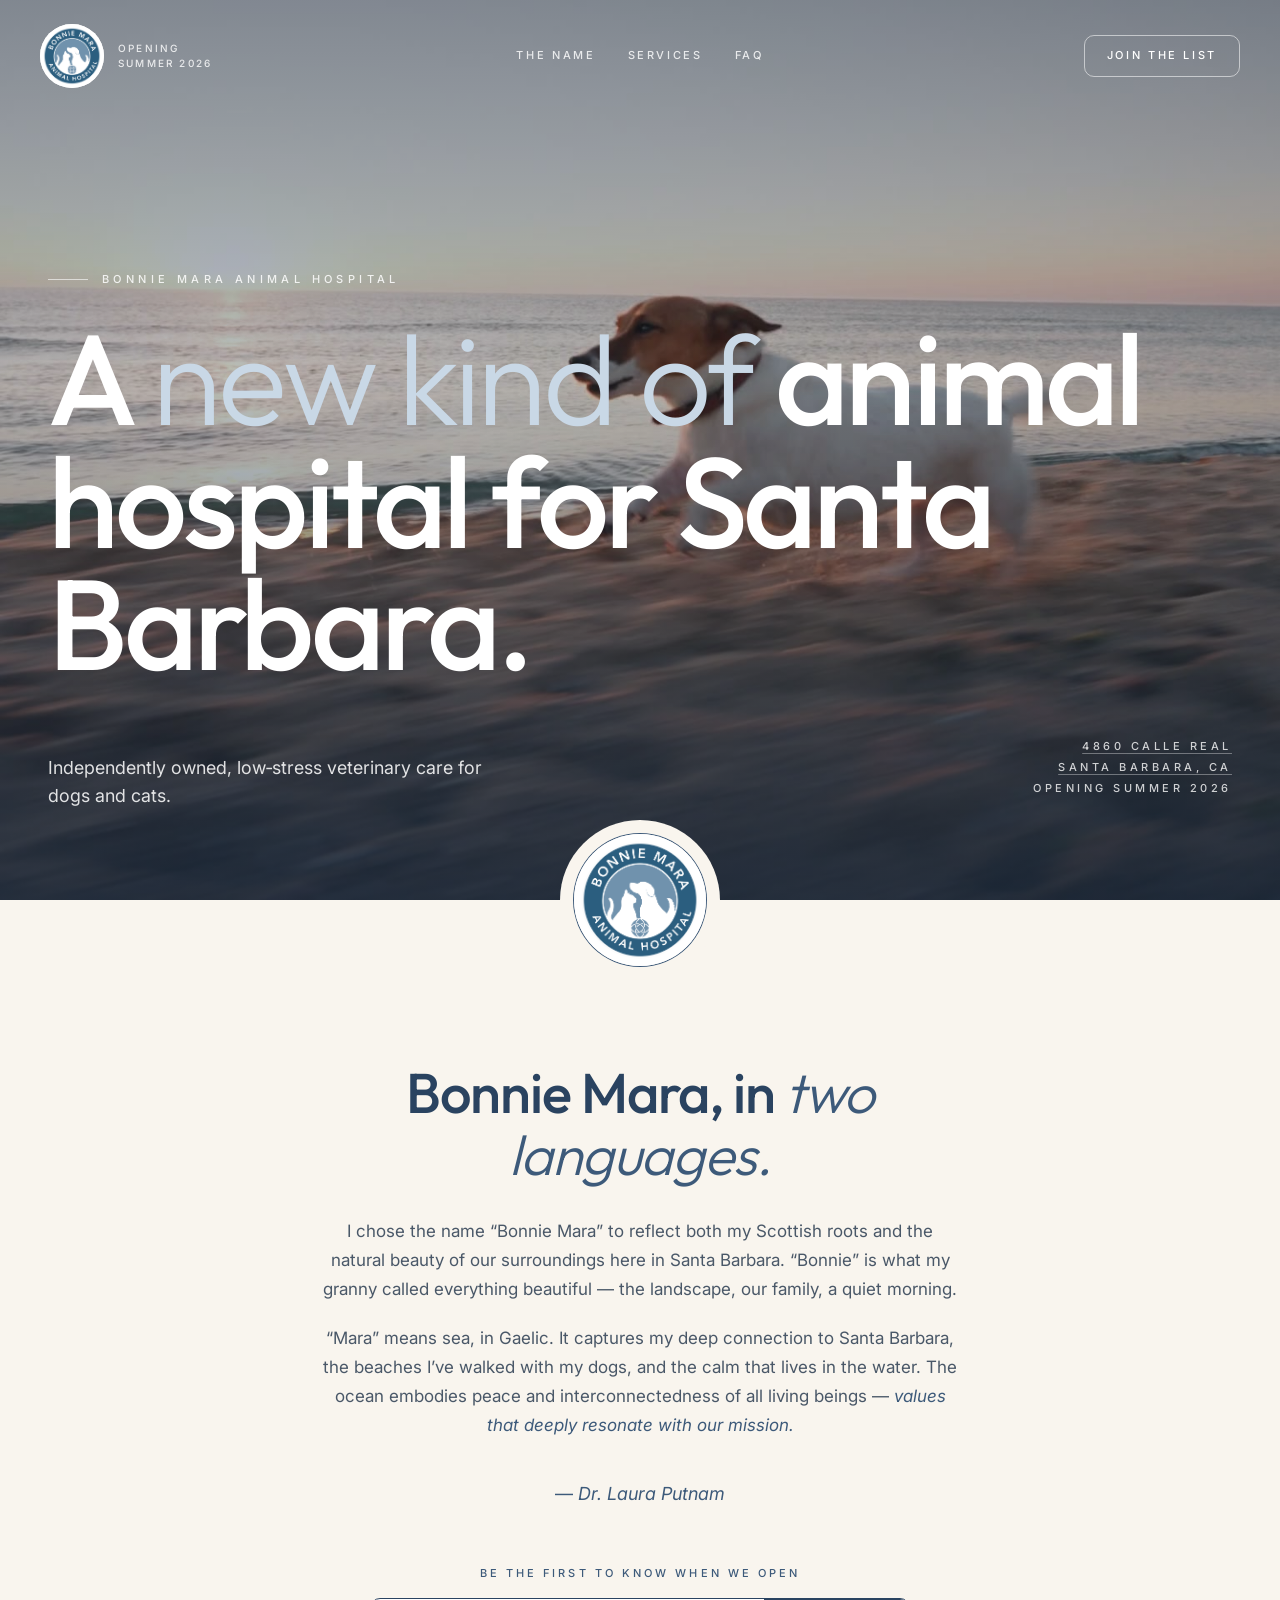
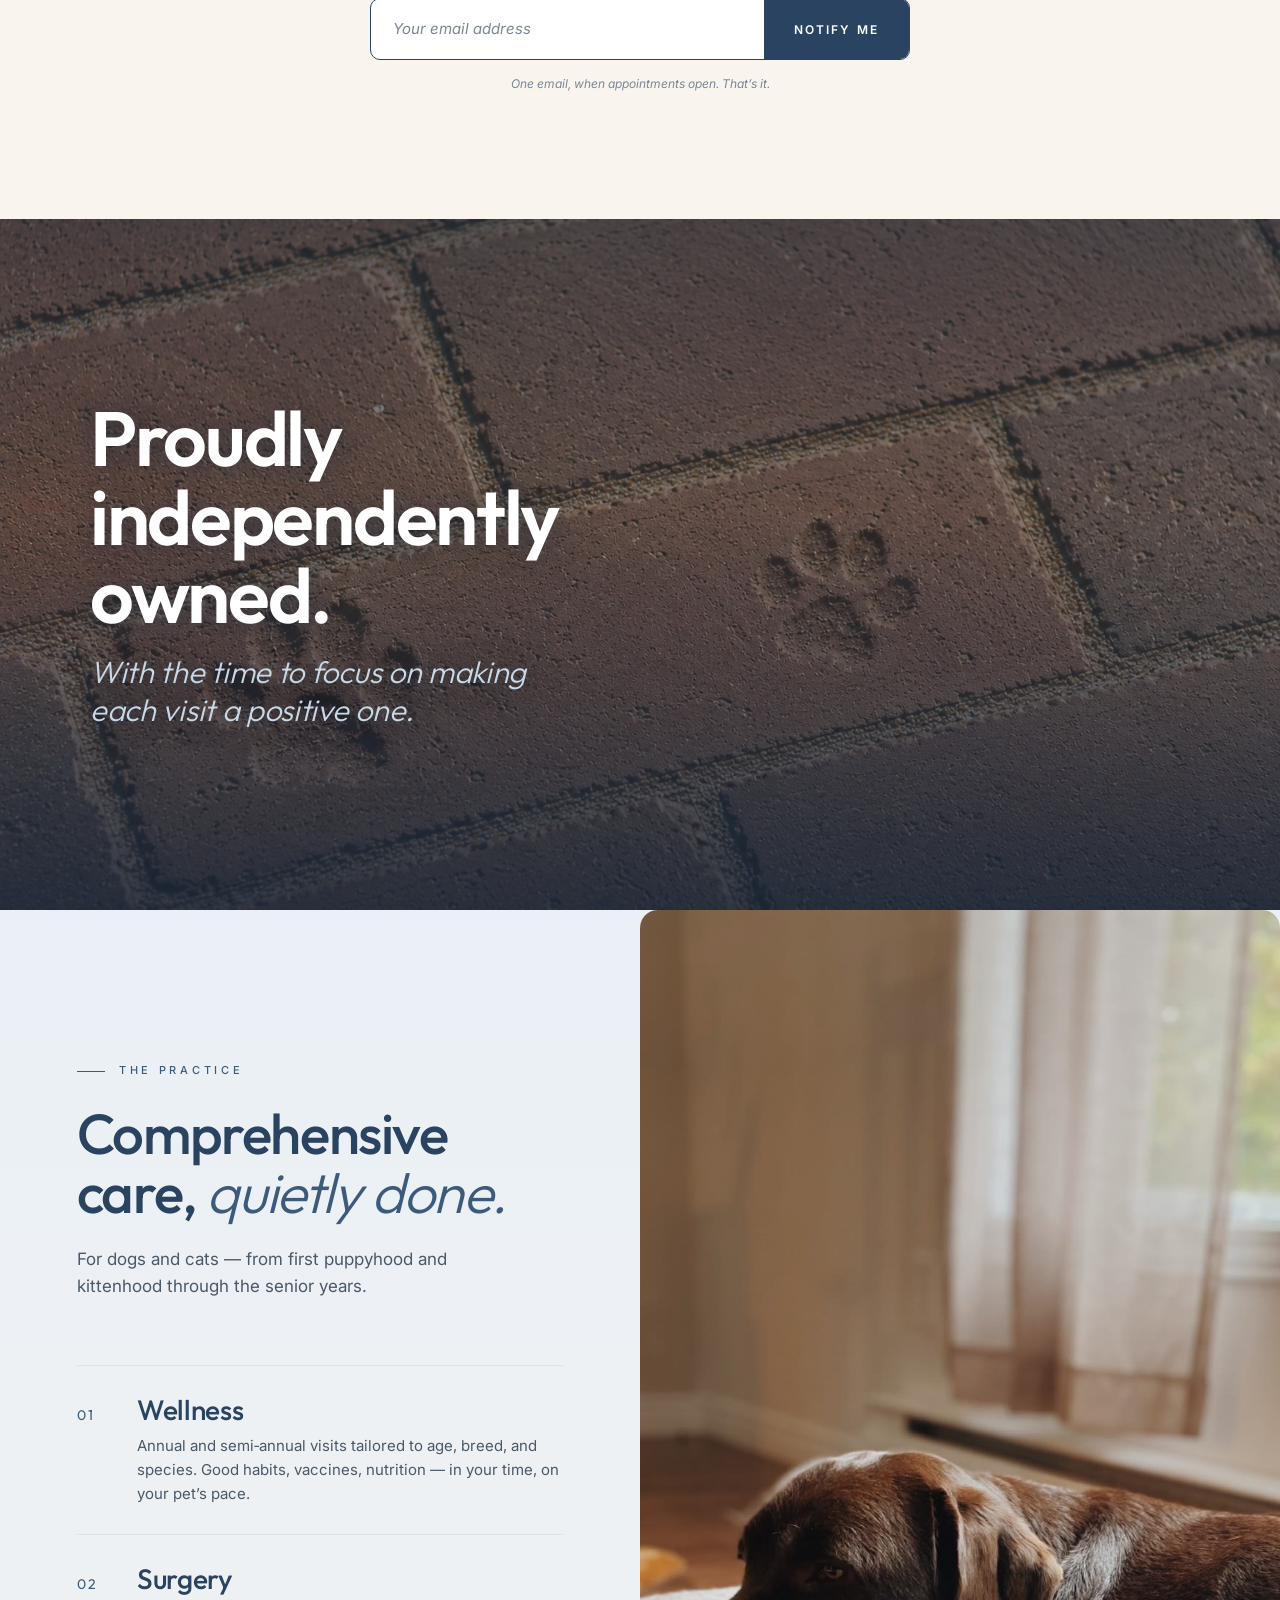
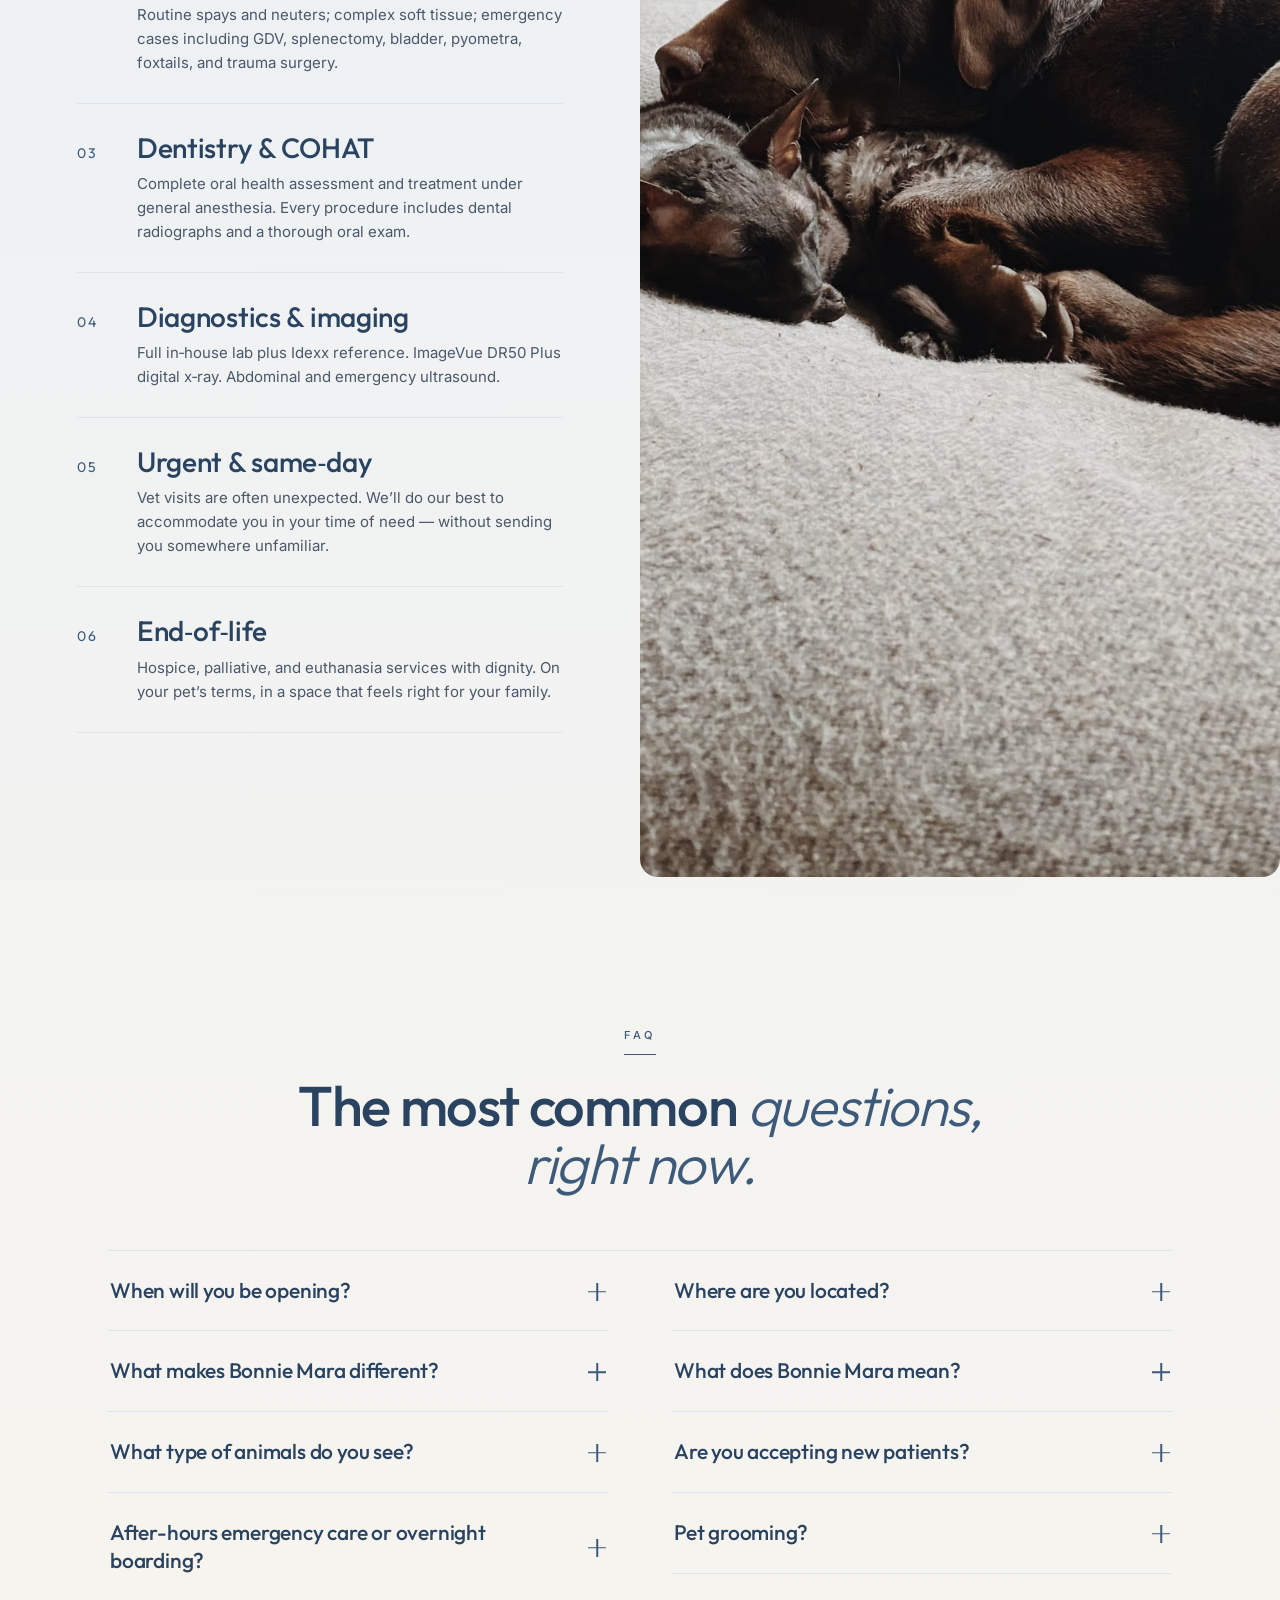
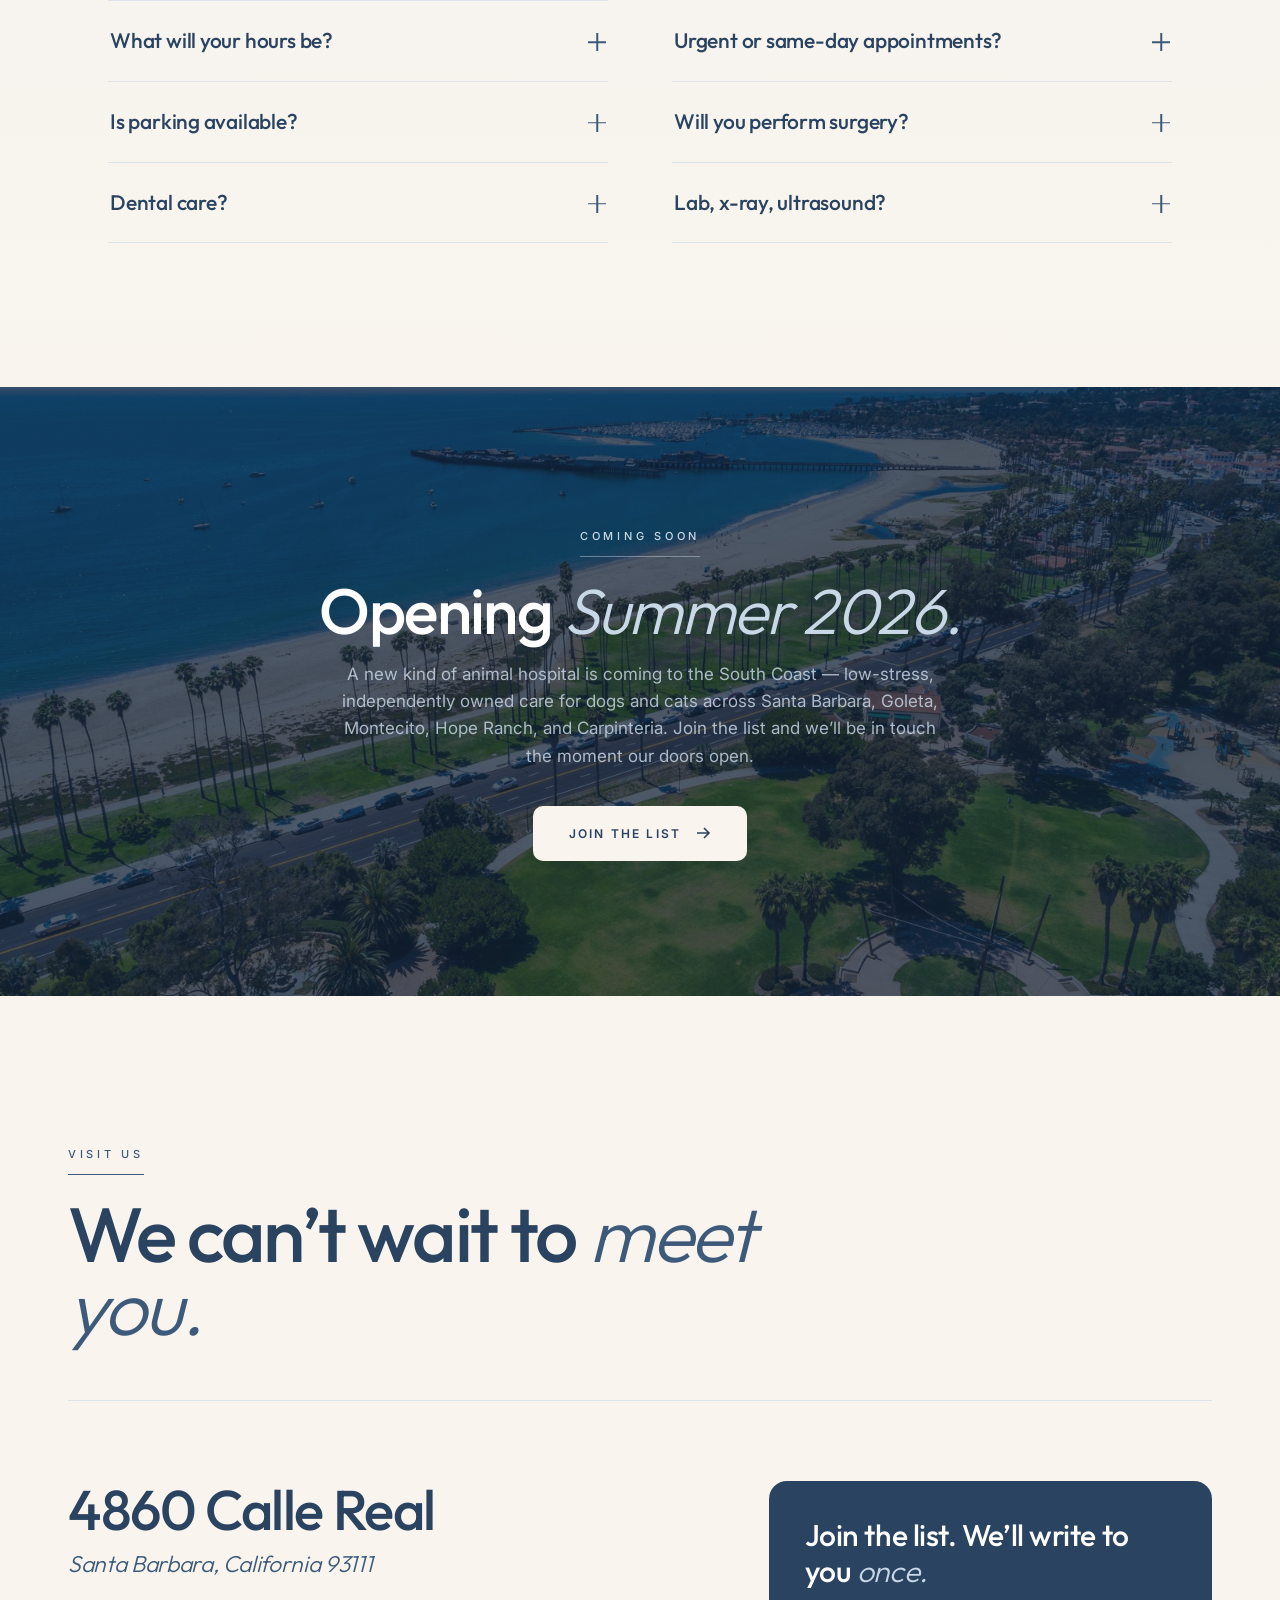
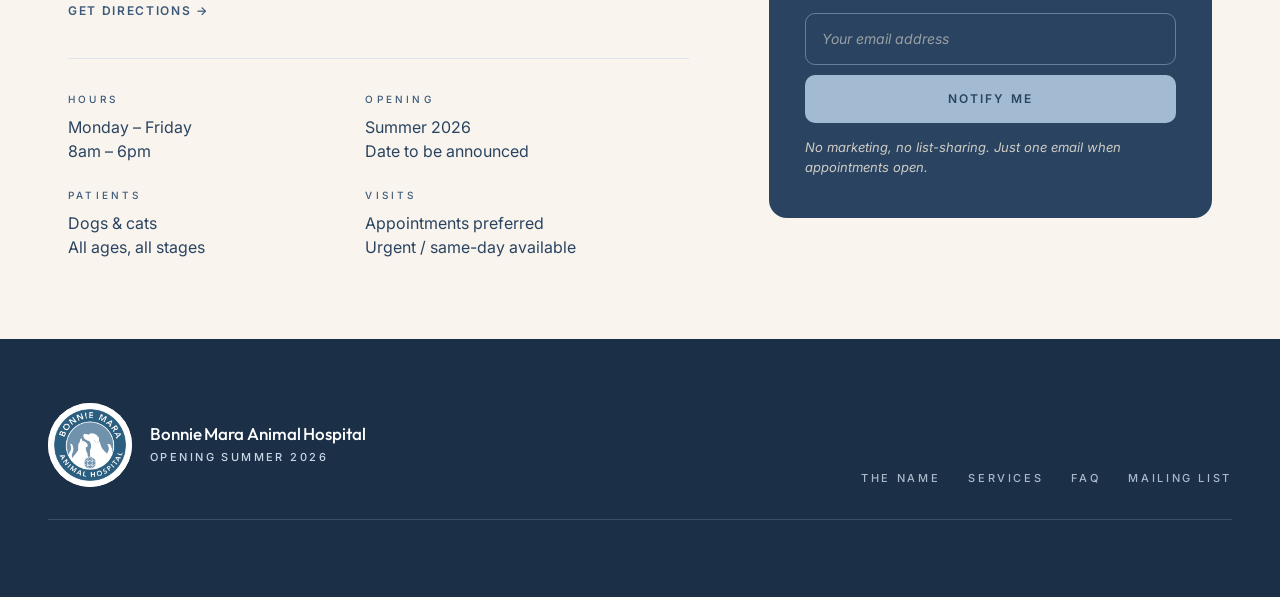
==== index.html @ d36e68a7 "Stop hiring: remove Careers nav, repurpose homepage section to Opening Summer 2026 - Remove Careers " ====
<!DOCTYPE html>
<html lang="en">
<head>
  <meta charset="UTF-8" />
  <meta name="viewport" content="width=device-width, initial-scale=1.0" />
  <title>Bonnie Mara Animal Hospital — Opening Summer 2026 in Santa Barbara</title>
  <meta name="description" content="Independently owned veterinary care opening Summer 2026 at 4860 Calle Real in Santa Barbara. Low-stress, individualized care for dogs and cats by Dr. Laura Putnam." />
  <meta name="theme-color" content="#2A4360" />
  <link rel="canonical" href="https://bonniemaraah.com/" />

  <!-- Favicons -->
  <link rel="icon" href="/favicon.ico" sizes="any" />
  <link rel="icon" type="image/png" sizes="32x32" href="/assets/images/favicon-32.png" />
  <link rel="icon" type="image/png" sizes="16x16" href="/assets/images/favicon-16.png" />
  <link rel="apple-touch-icon" href="/assets/images/apple-touch-icon.png" />

  <!-- Open Graph -->
  <meta property="og:type" content="website" />
  <meta property="og:site_name" content="Bonnie Mara Animal Hospital" />
  <meta property="og:title" content="Bonnie Mara Animal Hospital — Opening Summer 2026 in Santa Barbara" />
  <meta property="og:description" content="Independently owned, low-stress veterinary care for dogs and cats opening Summer 2026 at 4860 Calle Real in Santa Barbara." />
  <meta property="og:url" content="https://bonniemaraah.com/" />
  <meta property="og:locale" content="en_US" />
  <meta property="og:image" content="https://bonniemaraah.com/assets/images/og-bmah.jpg" />
  <meta property="og:image:width" content="1200" />
  <meta property="og:image:height" content="630" />
  <meta property="og:image:alt" content="Bonnie Mara Animal Hospital — opening Summer 2026 in Santa Barbara" />

  <!-- Twitter Card -->
  <meta name="twitter:card" content="summary_large_image" />
  <meta name="twitter:title" content="Bonnie Mara Animal Hospital — Opening Summer 2026 in Santa Barbara" />
  <meta name="twitter:description" content="Independently owned, low-stress veterinary care for dogs and cats opening Summer 2026 at 4860 Calle Real in Santa Barbara." />
  <meta name="twitter:image" content="https://bonniemaraah.com/assets/images/og-bmah.jpg" />

  <link rel="preconnect" href="https://fonts.googleapis.com" />
  <link rel="preconnect" href="https://fonts.gstatic.com" crossorigin />
  <link href="https://fonts.googleapis.com/css2?family=Outfit:wght@300;400;500;600;700&family=Inter:ital,wght@0,400;0,500;0,600;1,400;1,500&display=swap" rel="stylesheet" />
  <link rel="preload" as="image" href="assets/images/hero-bmah-poster.jpg" />

  <link rel="stylesheet" href="assets/css/site.css" />

  <!-- Structured data: VeterinaryCare -->
  <script type="application/ld+json">
  {
    "@context": "https://schema.org",
    "@type": "VeterinaryCare",
    "name": "Bonnie Mara Animal Hospital",
    "url": "https://bonniemaraah.com/",
    "image": "https://bonniemaraah.com/assets/images/hero-bmah-poster.jpg",
    "description": "Independently owned, low-stress veterinary care for dogs and cats opening Summer 2026 in Santa Barbara.",
    "founder": { "@type": "Person", "name": "Dr. Laura Putnam" },
    "address": {
      "@type": "PostalAddress",
      "streetAddress": "4860 Calle Real",
      "addressLocality": "Santa Barbara",
      "addressRegion": "CA",
      "postalCode": "93111",
      "addressCountry": "US"
    },
    "areaServed": "Santa Barbara, CA",
    "openingHoursSpecification": [{
      "@type": "OpeningHoursSpecification",
      "dayOfWeek": ["Monday", "Tuesday", "Wednesday", "Thursday", "Friday"],
      "opens": "08:00",
      "closes": "18:00"
    }]
  }
  </script>
</head>
<body>

  <!-- ====================== TOPBAR ====================== -->
  <header class="topbar" id="topbar">
    <div class="brand-lockup">
      <a class="seal" href="#top" aria-label="Bonnie Mara Animal Hospital">
        <img src="assets/logo/logo-page-1.png" alt="Bonnie Mara Animal Hospital seal" />
      </a>
      <span class="opening">Opening<br/>Summer 2026</span>
    </div>
    <nav class="topnav" aria-label="Primary">
      <a href="#story">The name</a>
      <a href="#services">Services</a>
      <a href="#faqs">FAQ</a>
    </nav>
    <a class="join" href="#mailing-list">Join the list</a>
  </header>

  <main>
  <!-- ====================== HERO ====================== -->
  <section class="hero" id="top">
    <div class="hero-media" aria-hidden="true">
      <img src="assets/images/hero-bmah-poster.jpg" alt="" />
      <video autoplay muted loop playsinline preload="auto" poster="assets/images/hero-bmah-poster.jpg">
        <source src="assets/video/hero-bmah.mp4" type="video/mp4" />
      </video>
    </div>
    <div class="hero-scrim" aria-hidden="true"></div>

    <div class="hero-inner">
      <p class="lead-in">Bonnie Mara Animal Hospital</p>
      <h1>A <span class="light">new kind of</span> animal hospital for Santa Barbara.</h1>
      <div class="hero-row">
        <p class="left">Independently owned, low&#8209;stress veterinary care for dogs and cats.</p>
        <p class="right">
          <a class="addr-link" href="https://www.google.com/maps/dir/?api=1&amp;destination=4860+Calle+Real%2C+Santa+Barbara%2C+CA+93111" target="_blank" rel="noopener" aria-label="Get directions to 4860 Calle Real, Santa Barbara, CA on Google Maps">4860 Calle Real<br/>
          Santa Barbara, CA</a><br/>
          Opening Summer 2026
        </p>
      </div>
    </div>
  </section>

  <!-- Everything below scrolls up over the pinned hero (tide effect) -->
  <div class="scroll-over">

  <!-- ====================== NAME STORY (V1 reverted — centered Putnam letter) ====================== -->
  <section class="story" id="story">
    <div class="seal-inset" aria-hidden="true">
      <img src="assets/logo/logo-page-1.png" alt="" />
    </div>

    <div class="story-rise">
      <h2>Bonnie Mara, in <span class="light">two languages.</span></h2>

      <div class="story-prose">
        <p>I chose the name &ldquo;Bonnie Mara&rdquo; to reflect both my Scottish roots and the natural beauty of our surroundings here in Santa Barbara. &ldquo;Bonnie&rdquo; is what my granny called everything beautiful &mdash; the landscape, our family, a quiet morning.</p>
        <p>&ldquo;Mara&rdquo; means sea, in Gaelic. It captures my deep connection to Santa Barbara, the beaches I&rsquo;ve walked with my dogs, and the calm that lives in the water. The ocean embodies peace and interconnectedness of all living beings &mdash; <em>values that deeply resonate with our mission.</em></p>
      </div>

      <p class="signature">Dr. Laura Putnam</p>

      <div class="signup" id="mailing-list">
        <p class="label">Be the first to know when we open</p>
        <form class="ml-form jf-form" data-success="You're on the list. We'll be in touch when we open." action="https://submit.jotform.com/submit/261485153773463" method="POST" target="jotform-submit">
          <input type="email" name="q2_email" placeholder="Your email address" aria-label="Email address" required />
          <button type="submit">Notify me</button>
        </form>
        <p class="ml-foot">One email, when appointments open. That&rsquo;s it.</p>
      </div>
    </div>
  </section>


  <!-- ====================== BRICK QUOTE ====================== -->
  <section class="quote" id="different" aria-label="What makes us different">
    <div class="quote-inner">
      <p class="quote-text"><span class="lead">Proudly independently owned.</span><span class="light">With the time to focus on making each visit a positive one.</span></p>
    </div>
  </section>

  <!-- Services + FAQ share one blue->cream wash -->
  <div class="grad-blue-cream">

  <!-- ====================== SERVICES (split: typographic list + dog cuddle image) ====================== -->
  <section class="services" id="services">
    <div class="services-grid">
      <div class="services-list-col">
        <div class="services-head">
          <p class="eyebrow">The practice</p>
          <h2>Comprehensive care, <span class="light">quietly done.</span></h2>
          <p class="lede">For dogs and cats &mdash; from first puppyhood and kittenhood through the senior years.</p>
        </div>

        <ol class="services-list">
          <li class="service">
            <span class="num">01</span>
            <div>
              <h3>Wellness</h3>
              <p>Annual and semi&#8209;annual visits tailored to age, breed, and species. Good habits, vaccines, nutrition &mdash; in your time, on your pet&rsquo;s pace.</p>
            </div>
          </li>
          <li class="service">
            <span class="num">02</span>
            <div>
              <h3>Surgery</h3>
              <p>Routine spays and neuters; complex soft tissue; emergency cases including GDV, splenectomy, bladder, pyometra, foxtails, and trauma surgery.</p>
            </div>
          </li>
          <li class="service">
            <span class="num">03</span>
            <div>
              <h3>Dentistry &amp; COHAT</h3>
              <p>Complete oral health assessment and treatment under general anesthesia. Every procedure includes dental radiographs and a thorough oral exam.</p>
            </div>
          </li>
          <li class="service">
            <span class="num">04</span>
            <div>
              <h3>Diagnostics &amp; imaging</h3>
              <p>Full in&#8209;house lab plus Idexx reference. ImageVue DR50 Plus digital x&#8209;ray. Abdominal and emergency ultrasound.</p>
            </div>
          </li>
          <li class="service">
            <span class="num">05</span>
            <div>
              <h3>Urgent &amp; same&#8209;day</h3>
              <p>Vet visits are often unexpected. We&rsquo;ll do our best to accommodate you in your time of need &mdash; without sending you somewhere unfamiliar.</p>
            </div>
          </li>
          <li class="service">
            <span class="num">06</span>
            <div>
              <h3>End&#8209;of&#8209;life</h3>
              <p>Hospice, palliative, and euthanasia services with dignity. On your pet&rsquo;s terms, in a space that feels right for your family.</p>
            </div>
          </li>
        </ol>
      </div>

      <div class="services-image-col" aria-hidden="true">
        <img src="assets/images/dog-cat-sleeping.jpg" alt="A chocolate Labrador and a cat napping peacefully together indoors in warm afternoon light" />
      </div>
    </div>
  </section>

  <!-- ====================== Q&A ====================== -->
  <section class="qa" id="faqs">
    <div class="qa-wrap">
      <div class="qa-head">
        <p class="eyebrow">FAQ</p>
        <h2>The most common <span class="light">questions, right now.</span></h2>
      </div>

      <div class="qa-list">

        <div class="qa-item">
          <button type="button" class="qa-q" aria-expanded="false">
            <span>When will you be opening?</span>
            <span class="qa-icon" aria-hidden="true"></span>
          </button>
          <div class="qa-a-wrap"><div class="qa-a"><div class="qa-a-inner">
            <p>Summer 2026. The exact date is still to be determined. The interior construction is complete &mdash; we&rsquo;re in the process of permitting for roadwork to install a fire sprinkler, which is a lengthy process. We&rsquo;re almost there.</p>
          </div></div></div>
        </div>

        <div class="qa-item">
          <button type="button" class="qa-q" aria-expanded="false">
            <span>Where are you located?</span>
            <span class="qa-icon" aria-hidden="true"></span>
          </button>
          <div class="qa-a-wrap"><div class="qa-a"><div class="qa-a-inner">
            <p>4860 Calle Real, Santa Barbara, CA 93111. Directly across the street from In&#8209;N&#8209;Out Burger off the 101 Turnpike exit.</p>
          </div></div></div>
        </div>

        <div class="qa-item">
          <button type="button" class="qa-q" aria-expanded="false">
            <span>What makes Bonnie Mara different?</span>
            <span class="qa-icon" aria-hidden="true"></span>
          </button>
          <div class="qa-a-wrap"><div class="qa-a"><div class="qa-a-inner">
            <p>Proudly independently owned. We have the time to focus on making each visit a positive one for your pet, spending time with you on individualized recommendations rather than a &ldquo;one-size-fits-all&rdquo; approach to care.</p>
          </div></div></div>
        </div>

        <div class="qa-item">
          <button type="button" class="qa-q" aria-expanded="false">
            <span>What does Bonnie Mara mean?</span>
            <span class="qa-icon" aria-hidden="true"></span>
          </button>
          <div class="qa-a-wrap"><div class="qa-a"><div class="qa-a-inner">
            <p>&ldquo;Beautiful ocean,&rdquo; in Scot&rsquo;s Gaelic.</p>
          </div></div></div>
        </div>

        <div class="qa-item">
          <button type="button" class="qa-q" aria-expanded="false">
            <span>What type of animals do you see?</span>
            <span class="qa-icon" aria-hidden="true"></span>
          </button>
          <div class="qa-a-wrap"><div class="qa-a"><div class="qa-a-inner">
            <p>Dogs and cats. We love meeting new puppies and kittens and setting them up for a lifetime of success &mdash; from puppyhood and kittenhood through their geriatric years.</p>
            <p>In addition to preventative care, Dr. Putnam loves internal medicine, dermatology, urgent care, surgery and dentistry &mdash; as well as care focused on helping senior pets live to the full extent of their lives.</p>
          </div></div></div>
        </div>

        <div class="qa-item">
          <button type="button" class="qa-q" aria-expanded="false">
            <span>Are you accepting new patients?</span>
            <span class="qa-icon" aria-hidden="true"></span>
          </button>
          <div class="qa-a-wrap"><div class="qa-a"><div class="qa-a-inner">
            <p>Yes. <a href="#mailing-list">Join the mailing list</a> and we&rsquo;ll let you know the moment appointments open.</p>
          </div></div></div>
        </div>

        <div class="qa-item">
          <button type="button" class="qa-q" aria-expanded="false">
            <span>After-hours emergency care or overnight boarding?</span>
            <span class="qa-icon" aria-hidden="true"></span>
          </button>
          <div class="qa-a-wrap"><div class="qa-a"><div class="qa-a-inner">
            <p>Unfortunately no &mdash; we&rsquo;re not zoned to be open 24 hours. Patients requiring overnight care will be referred to a 24&#8209;hour facility.</p>
          </div></div></div>
        </div>

        <div class="qa-item">
          <button type="button" class="qa-q" aria-expanded="false">
            <span>Pet grooming?</span>
            <span class="qa-icon" aria-hidden="true"></span>
          </button>
          <div class="qa-a-wrap"><div class="qa-a"><div class="qa-a-inner">
            <p>No. We&rsquo;re focusing on all aspects of veterinary care and will leave grooming to those who do it professionally.</p>
          </div></div></div>
        </div>

        <div class="qa-item">
          <button type="button" class="qa-q" aria-expanded="false">
            <span>What will your hours be?</span>
            <span class="qa-icon" aria-hidden="true"></span>
          </button>
          <div class="qa-a-wrap"><div class="qa-a"><div class="qa-a-inner">
            <p>Monday through Friday, 8am&ndash;6pm. Appointments preferred.</p>
          </div></div></div>
        </div>

        <div class="qa-item">
          <button type="button" class="qa-q" aria-expanded="false">
            <span>Urgent or same-day appointments?</span>
            <span class="qa-icon" aria-hidden="true"></span>
          </button>
          <div class="qa-a-wrap"><div class="qa-a"><div class="qa-a-inner">
            <p>Yes. We know vet visits are often unexpected and will do our best to accommodate you during your time of need.</p>
          </div></div></div>
        </div>

        <div class="qa-item">
          <button type="button" class="qa-q" aria-expanded="false">
            <span>Is parking available?</span>
            <span class="qa-icon" aria-hidden="true"></span>
          </button>
          <div class="qa-a-wrap"><div class="qa-a"><div class="qa-a-inner">
            <p>Yes &mdash; we have plenty of parking.</p>
          </div></div></div>
        </div>

        <div class="qa-item">
          <button type="button" class="qa-q" aria-expanded="false">
            <span>Will you perform surgery?</span>
            <span class="qa-icon" aria-hidden="true"></span>
          </button>
          <div class="qa-a-wrap"><div class="qa-a"><div class="qa-a-inner">
            <p>Yes. Routine surgery (spays/neuters/laceration repairs/mass removals), plus complex soft tissue and emergency surgeries &mdash; including GDV, splenectomy, cesarean sections, bladder, pyometra, foxtail removals, abscess, and trauma surgery.</p>
          </div></div></div>
        </div>

        <div class="qa-item">
          <button type="button" class="qa-q" aria-expanded="false">
            <span>Dental care?</span>
            <span class="qa-icon" aria-hidden="true"></span>
          </button>
          <div class="qa-a-wrap"><div class="qa-a"><div class="qa-a-inner">
            <p>Yes. COHAT procedures under general anesthesia, with dental radiographs and a complete oral exam in addition to cleaning and polishing. Comfortable with all extractions and advanced techniques (root planing, bonded sealants, guided tissue regeneration, oronasal fistula repair).</p>
          </div></div></div>
        </div>

        <div class="qa-item">
          <button type="button" class="qa-q" aria-expanded="false">
            <span>Lab, x-ray, ultrasound?</span>
            <span class="qa-icon" aria-hidden="true"></span>
          </button>
          <div class="qa-a-wrap"><div class="qa-a"><div class="qa-a-inner">
            <p>Yes to all. Full in&#8209;house lab plus Idexx for comprehensive testing. ImageVue DR50 Plus digital x&#8209;ray. Abdominal and emergency ultrasound.</p>
          </div></div></div>
        </div>

      </div>
    </div>
  </section>


  </div><!-- /.grad-blue-cream -->

  <!-- ====================== OPENING SOON ====================== -->
  <section class="hiring-teaser" id="opening">
    <div class="hiring-teaser-wrap">
      <p class="eyebrow">Coming soon</p>
      <h2>Opening <span class="light">Summer 2026.</span></h2>
      <p class="lede">A new kind of animal hospital is coming to the South Coast &mdash; low-stress, independently owned care for dogs and cats across Santa Barbara, Goleta, Montecito, Hope Ranch, and Carpinteria. Join the list and we&rsquo;ll be in touch the moment our doors open.</p>
      <a class="btn-apply" href="#mailing-list">
        Join the list
        <svg viewBox="0 0 16 16" fill="none" stroke="currentColor" stroke-width="1.6" aria-hidden="true">
          <path d="M2 8h12M9 3l5 5-5 5"/>
        </svg>
      </a>
    </div>
  </section>

  <!-- ====================== INVITATION ====================== -->
  <section class="invite" id="location">
    <div class="invite-wrap">
      <div class="invite-top">
        <p class="eyebrow">Visit us</p>
        <h2>We can&rsquo;t wait to <span class="light">meet you.</span></h2>
      </div>
      <div class="invite-card">
        <div class="address">
          <a class="addr-link" href="https://www.google.com/maps/dir/?api=1&amp;destination=4860+Calle+Real%2C+Santa+Barbara%2C+CA+93111" target="_blank" rel="noopener" aria-label="Get directions to 4860 Calle Real, Santa Barbara, CA 93111 on Google Maps">
            <p class="line1">4860 Calle Real</p>
            <p class="line2">Santa Barbara, California 93111</p>
            <span class="directions">Get directions &rarr;</span>
          </a>
          <div class="address-grid">
            <div>
              <p class="k">Hours</p>
              <p class="v">Monday &ndash; Friday<br/>8am &ndash; 6pm</p>
            </div>
            <div>
              <p class="k">Opening</p>
              <p class="v">Summer 2026<br/>Date to be announced</p>
            </div>
            <div>
              <p class="k">Patients</p>
              <p class="v">Dogs &amp; cats<br/>All ages, all stages</p>
            </div>
            <div>
              <p class="k">Visits</p>
              <p class="v">Appointments preferred<br/>Urgent / same-day available</p>
            </div>
          </div>
        </div>

        <div class="closer-signup">
          <h3>Join the list. We&rsquo;ll write to you <span class="light">once.</span></h3>
          <form class="jf-form" data-success="You're on the list. We'll be in touch when we open." action="https://submit.jotform.com/submit/261485153773463" method="POST" target="jotform-submit">
            <input type="email" name="q2_email" placeholder="Your email address" aria-label="Email address" required />
            <button type="submit">Notify me</button>
          </form>
          <p class="fine">No marketing, no list-sharing. Just one email when appointments open.</p>
        </div>
      </div>
    </div>
  </section>

  </div><!-- /.scroll-over -->
  </main>

  <!-- ====================== FOOTER ====================== -->
  <footer class="site">
    <div class="wrap">
      <div class="brand">
        <div class="seal"><img src="assets/logo/logo-page-1.png" alt="Bonnie Mara Animal Hospital" /></div>
        <div>
          <div class="name">Bonnie Mara Animal Hospital</div>
          <div class="footer-opening">Opening Summer 2026</div>
        </div>
      </div>
      <nav aria-label="Footer">
        <a href="#story">The name</a>
        <a href="#services">Services</a>
        <a href="#faqs">FAQ</a>
        <a href="#mailing-list">Mailing list</a>
      </nav>
    </div>
    <div class="bottom">
      <span>&copy; 2026 Bonnie Mara Animal Hospital &middot; Santa Barbara, CA</span>
      <span class="credit">Designed by <a href="https://digitalempathyinc.com" target="_blank" rel="noopener">Digital Empathy</a></span>
    </div>
  </footer>

  <!-- Hidden target for JotForm submissions (no page navigation) -->
  <iframe name="jotform-submit" title="form submission" style="display:none" aria-hidden="true"></iframe>

  <script>
    /* Forms: JotForm submit via hidden iframe + success swap; role chips prefill the application */
    (function () {
      document.querySelectorAll('.jf-form').forEach((form) => {
        form.addEventListener('submit', () => {
          // Native validation must pass before this fires; the POST targets the hidden iframe.
          const msg = form.getAttribute('data-success') || 'Thank you. We’ll be in touch soon.';
          setTimeout(() => {
            const note = document.createElement('p');
            note.className = 'form-sent';
            note.textContent = msg;
            form.style.display = 'none';
            form.insertAdjacentElement('afterend', note);
          }, 1200);
        });
      });

      const apply = document.getElementById('apply');
      const toggle = document.getElementById('apply-toggle');
      const select = document.getElementById('cf-position');
      const nameField = document.getElementById('cf-name');

      function openApply(focus) {
        if (!apply) return;
        if (apply.hasAttribute('hidden')) {
          apply.removeAttribute('hidden');
          requestAnimationFrame(() => apply.classList.add('revealed'));
        }
        if (toggle) { toggle.classList.add('is-open'); toggle.setAttribute('aria-expanded', 'true'); }
        apply.scrollIntoView({ behavior: 'smooth', block: 'start' });
        if (focus && nameField) setTimeout(() => nameField.focus({ preventScroll: true }), 500);
      }

      if (toggle) toggle.addEventListener('click', () => openApply(true));

      document.querySelectorAll('.careers-roles .role').forEach((btn) => {
        btn.addEventListener('click', () => {
          const pos = btn.getAttribute('data-position');
          if (select && pos) select.value = pos;
          openApply(true);
        });
      });
    })();
  </script>

  <script>
    (function () {
      if (window.matchMedia('(prefers-reduced-motion: reduce)').matches) return;
      const targets = document.querySelectorAll(
        '.story-rise > *, .image-band .caption > *, .quote-inner > *, .services-head, .service, .services-image-col, .qa-head, .qa-item, .careers-top, .careers-grid, .careers-roles, .careers-benefits, .careers-apply-bar, .invite-top, .invite-card > *, footer.site .wrap, footer.site .bottom'
      );
      targets.forEach(el => el.classList.add('reveal'));
      const io = new IntersectionObserver((entries) => {
        entries.forEach((e) => {
          if (e.isIntersecting) {
            e.target.classList.add('in');
            io.unobserve(e.target);
          }
        });
      }, { threshold: 0.12, rootMargin: '0px 0px -40px 0px' });
      targets.forEach(el => io.observe(el));
    })();
  </script>

  <script>
    /* Sticky header — solid navy after leaving the hero */
    (function () {
      const bar = document.getElementById('topbar');
      if (!bar) return;
      const onScroll = () => bar.classList.toggle('scrolled', window.scrollY > 80);
      onScroll();
      window.addEventListener('scroll', onScroll, { passive: true });
    })();
  </script>

  <script>
    /* FAQ accordion — single-open, smooth height via CSS grid */
    (function () {
      const items = Array.from(document.querySelectorAll('.qa-item'));
      items.forEach((item) => {
        const btn = item.querySelector('.qa-q');
        if (!btn) return;
        btn.addEventListener('click', () => {
          const willOpen = !item.classList.contains('is-open');
          items.forEach((other) => {
            other.classList.remove('is-open');
            const b = other.querySelector('.qa-q');
            if (b) b.setAttribute('aria-expanded', 'false');
          });
          if (willOpen) {
            item.classList.add('is-open');
            btn.setAttribute('aria-expanded', 'true');
          }
        });
      });
    })();
  </script>

</body>
</html>
---- assets/css/site.css ----
:root {
      --ink: #3D5A7A;
      --ink-deep: #2A4360;
      --ink-night: #1B2F47;
      --sea: #A3BBD2;
      --sea-pale: #C9D8E6;
      --mist: #EAF0F6;          /* cool sea-mist — replaces warm cream-deep */
      --cream: #F9F5EE;         /* near-white with a hint of warmth — was #F4ECDC */
      --cream-paper: #FFFFFF;   /* clean white for card surfaces */
      --brick: #B86E4A;         /* secondary accent — used sparingly */
      --brick-deep: #9A5736;
      --brick-pale: #E2C2AC;
      --paper-line: #DDE3EA;    /* cool, neutral divider line — was warm tan */
      --muted: #4A5868;
      --quiet: #7A8696;

      --display: 'Outfit', -apple-system, BlinkMacSystemFont, sans-serif;
      --sans: 'Inter', -apple-system, BlinkMacSystemFont, sans-serif;

      --radius: 10px;       /* buttons, inputs, cards */
      --radius-lg: 18px;    /* feature images, larger panels */
    }
    *, *::before, *::after { box-sizing: border-box; }
    html { scroll-behavior: smooth; scroll-padding-top: 90px; }
    html, body { margin: 0; padding: 0; }
    body {
      font-family: var(--sans);
      color: var(--ink-deep);
      background: var(--cream);
      line-height: 1.6;
      -webkit-font-smoothing: antialiased;
      text-rendering: optimizeLegibility;
    }
    img, video, svg { display: block; max-width: 100%; }
    a { color: inherit; }
    button, input { font: inherit; }
    ::selection { background: var(--brick); color: var(--cream); }

    .eyebrow {
      font-family: var(--sans);
      font-size: 11px;
      font-weight: 500;
      letter-spacing: 0.34em;
      text-transform: uppercase;
      color: var(--ink);
      margin: 0 0 24px;
      display: inline-flex;
      align-items: center;
      gap: 14px;
    }
    .eyebrow::before, .eyebrow.both::after {
      content: '';
      width: 28px; height: 1px;
      background: var(--ink);
    }
    .eyebrow.dark { color: var(--sea-pale); }
    .eyebrow.dark::before, .eyebrow.dark::after { background: var(--sea-pale); }

    /* ============================ TOPBAR ============================ */
    .topbar {
      position: fixed; top: 0; left: 0; right: 0;
      display: grid;
      grid-template-columns: 1fr auto 1fr;
      align-items: center;
      padding: 24px 40px;
      z-index: 50;
      font-family: var(--sans);
      font-size: 11px;
      font-weight: 500;
      letter-spacing: 0.24em;
      text-transform: uppercase;
      color: rgba(255,255,255,0.92);
      transition: background 0.35s ease, padding 0.35s ease, box-shadow 0.35s ease;
    }
    .topbar.scrolled {
      background: var(--ink-night);
      padding-top: 14px; padding-bottom: 14px;
      box-shadow: 0 1px 0 rgba(201, 216, 230, 0.16);
    }
    .topbar .seal {
      width: 64px; height: 64px;
      border-radius: 50%;
      background: rgba(255,255,255,0.94);
      overflow: hidden;
      flex-shrink: 0;
      transition: width 0.35s ease, height 0.35s ease;
    }
    .topbar.scrolled .seal { width: 52px; height: 52px; }
    .brand-lockup { justify-self: start; display: flex; align-items: center; gap: 14px; }
    .topbar .seal img { width: 100%; height: 100%; object-fit: contain; }
    .topbar .opening {
      font-size: 10px;
      font-weight: 500;
      letter-spacing: 0.22em;
      line-height: 1.5;
      color: rgba(255, 255, 255, 0.82);
    }
    .topnav { display: flex; align-items: center; gap: 32px; justify-self: center; }
    .topnav a {
      color: rgba(255,255,255,0.82);
      text-decoration: none;
      transition: color 0.2s ease;
    }
    .topnav a:hover { color: #FFFFFF; }
    .topbar .join {
      padding: 11px 22px;
      border: 1px solid rgba(255,255,255,0.55);
      border-radius: var(--radius);
      color: #FFFFFF;
      text-decoration: none;
      transition: background 0.22s ease, color 0.22s ease, border-color 0.22s ease;
    }
    .topbar .join { justify-self: end; }
    .topbar .join:hover { background: #FFFFFF; color: var(--ink-deep); border-color: #FFFFFF; }

    /* ============================ HERO — full video, no band ============================ */
    .hero {
      position: sticky;
      top: 0;
      z-index: 0;
      height: 100vh;
      min-height: 720px;
      background: var(--ink-night);
      color: var(--cream);
      overflow: hidden;
      isolation: isolate;
    }
    /* everything after the hero scrolls up over the pinned hero (tide effect) */
    .scroll-over { position: relative; z-index: 1; }
    /* footer is a <main> sibling now (for the landmark) — keep it above the sticky hero */
    footer.site { position: relative; z-index: 1; }
    .hero-media { position: absolute; inset: 0; z-index: 0; }
    .hero-media img,
    .hero-media video {
      width: 100%; height: 100%;
      object-fit: cover;
    }
    .hero-media img { position: absolute; inset: 0; object-position: center 55%; z-index: 0; }
    .hero-media video { position: absolute; inset: 0; object-position: center 60%; z-index: 1; }
    .hero-scrim {
      position: absolute; inset: 0;
      background:
        linear-gradient(to top,
          rgba(20, 36, 56, 0.78) 0%,
          rgba(20, 36, 56, 0.42) 32%,
          rgba(20, 36, 56, 0.20) 58%,
          rgba(20, 36, 56, 0.46) 100%),
        rgba(20, 36, 56, 0.12);
      z-index: 1;
    }
    .hero-inner {
      position: relative;
      z-index: 3;
      max-width: 1280px;
      margin: 0 auto;
      padding: 0 48px;
      height: 100%;
      display: flex;
      flex-direction: column;
      justify-content: flex-end;
      padding-bottom: clamp(64px, 10vh, 120px);
    }
    .hero-inner .lead-in {
      font-family: var(--sans);
      font-size: 11px;
      font-weight: 500;
      letter-spacing: 0.4em;
      text-transform: uppercase;
      color: rgba(255,255,255,0.84);
      margin: 0 0 28px;
      display: inline-flex;
      align-items: center;
      gap: 14px;
    }
    .hero-inner .lead-in::before {
      content: '';
      width: 40px; height: 1px;
      background: rgba(255,255,255,0.6);
    }
    .hero h1 {
      font-family: var(--display);
      font-weight: 500;
      font-size: clamp(64px, 10vw, 152px);
      line-height: 0.96;
      letter-spacing: -0.03em;
      margin: 0 0 40px;
      color: #FFFFFF;
      max-width: 16ch;
    }
    .hero h1 .light {
      font-weight: 300;
      color: var(--sea-pale);
    }
    .hero-row {
      display: flex;
      align-items: flex-end;
      justify-content: space-between;
      gap: 32px;
      flex-wrap: wrap;
    }
    .hero-row .left {
      font-family: var(--sans);
      font-size: clamp(16px, 1.4vw, 19px);
      font-weight: 400;
      line-height: 1.55;
      color: rgba(255,255,255,0.86);
      max-width: 42ch;
      margin: 0;
    }
    .hero-row .right {
      font-family: var(--sans);
      font-size: 11px;
      font-weight: 500;
      letter-spacing: 0.32em;
      text-transform: uppercase;
      color: rgba(255,255,255,0.78);
      text-align: right;
      line-height: 1.9;
    }
    .hero-row .right .pin {
      color: var(--sea-pale);
      margin-right: 8px;
    }

    /* ============================ NAME STORY (reverted to V1 centered) ============================ */
    .story {
      position: relative;
      background: var(--cream);
      padding: clamp(120px, 18vh, 180px) 48px clamp(96px, 14vh, 140px);
      text-align: center;
    }
    .story-rise { will-change: transform; }
    /* Seal cutout at the top — visual link from hero into paper */
    .story .seal-inset {
      position: absolute;
      top: 0; left: 50%;
      transform: translate(-50%, -50%);
      will-change: transform;
      width: 132px; height: 132px;
      border-radius: 50%;
      overflow: hidden;
      background: var(--cream);
      box-shadow: 0 0 0 1px var(--ink), 0 0 0 14px var(--cream);
    }
    .story .seal-inset img { width: 100%; height: 100%; object-fit: contain; }

    .story h2 {
      font-family: var(--display);
      font-weight: 500;
      font-size: clamp(36px, 4.4vw, 56px);
      line-height: 1.1;
      letter-spacing: -0.02em;
      color: var(--ink-deep);
      max-width: 18ch;
      margin: 0 auto 32px;
    }
    .story h2 .light {
      font-weight: 300;
      color: var(--ink);
      font-style: italic;
    }
    .story-prose {
      max-width: 640px;
      margin: 0 auto;
    }
    .story-prose p {
      font-family: var(--sans);
      font-size: clamp(17px, 1.3vw, 19px);
      line-height: 1.7;
      color: var(--muted);
      margin: 0 0 1.2em;
    }
    .story-prose p:last-child { margin-bottom: 0; }
    .story-prose em { color: var(--ink); font-style: italic; }

    .signature {
      margin-top: 40px;
      font-family: var(--sans);
      font-style: italic;
      font-size: 18px;
      color: var(--ink);
    }
    .signature::before {
      content: '— ';
      color: var(--ink);
      font-style: normal;
    }

    /* Signup inline beneath story */
    .signup {
      max-width: 540px;
      margin: 56px auto 0;
    }
    .signup .label {
      font-family: var(--sans);
      font-size: 11px;
      font-weight: 500;
      letter-spacing: 0.28em;
      text-transform: uppercase;
      color: var(--ink);
      margin: 0 0 16px;
    }
    .ml-form {
      display: flex;
      border: 1px solid var(--ink-deep);
      background: var(--cream-paper);
      border-radius: var(--radius);
      overflow: hidden;
    }
    .ml-form input {
      flex: 1;
      padding: 18px 22px;
      border: 0;
      background: transparent;
      font-family: var(--sans);
      font-size: 15px;
      color: var(--ink-deep);
      outline: none;
    }
    .ml-form input::placeholder { color: var(--quiet); font-style: italic; }
    .ml-form button {
      padding: 18px 30px;
      background: var(--ink-deep);
      color: #FFFFFF;
      border: 0;
      font-family: var(--sans);
      font-size: 12px;
      font-weight: 600;
      letter-spacing: 0.18em;
      text-transform: uppercase;
      cursor: pointer;
      transition: background 0.25s ease;
    }
    .ml-form button:hover { background: var(--ink-night); }
    .ml-foot {
      font-size: 12px;
      color: var(--quiet);
      margin: 14px 0 0;
      font-family: var(--sans);
      font-style: italic;
    }

    /* ============================ EDITORIAL IMAGE BAND — Santa Barbara dog ============================ */
    .image-band {
      position: relative;
      height: clamp(420px, 62vh, 640px);
      overflow: hidden;
      background: var(--ink-night);
    }
    .image-band img {
      position: absolute; inset: 0;
      width: 100%; height: 100%;
      object-fit: cover;
      object-position: center 35%;
    }
    .image-band::after {
      content: '';
      position: absolute; inset: 0;
      background: rgba(27, 47, 71, 0.40);
    }
    .image-band .caption {
      position: relative;
      z-index: 2;
      max-width: 1280px;
      margin: 0 auto;
      padding: 0 48px;
      height: 100%;
      display: flex;
      align-items: flex-end;
      justify-content: space-between;
      padding-bottom: 56px;
      gap: 32px;
    }
    .image-band .caption .line {
      font-family: var(--display);
      font-weight: 400;
      font-size: clamp(20px, 1.8vw, 28px);
      line-height: 1.35;
      color: #FFFFFF;
      max-width: 32ch;
      margin: 0;
    }
    .image-band .caption .credit {
      font-family: var(--sans);
      font-size: 11px;
      font-weight: 500;
      letter-spacing: 0.32em;
      text-transform: uppercase;
      color: rgba(255,255,255,0.8);
      text-align: right;
      line-height: 1.6;
    }
    .image-band .caption .credit .dot { color: var(--sea-pale); margin: 0 6px; }

    /* ============================ BRICK PULL-QUOTE ============================ */
    .quote {
      position: relative;
      padding: clamp(120px, 20vh, 200px) 48px;
      background-color: var(--brick-deep);
      background-image: url('../images/brick-wall.jpg');
      background-size: cover;
      background-position: center 55%;
      color: var(--cream);
      text-align: center;
      isolation: isolate;
    }
    .quote::before {
      content: '';
      position: absolute; inset: 0;
      background:
        linear-gradient(to top,
          rgba(20, 36, 56, 0.78) 0%,
          rgba(20, 36, 56, 0.42) 32%,
          rgba(20, 36, 56, 0.20) 58%,
          rgba(20, 36, 56, 0.46) 100%),
        rgba(20, 36, 56, 0.12);
      z-index: 0;
    }
    .quote-inner {
      position: relative;
      z-index: 1;
      max-width: 1100px;
      margin: 0 auto;
    }
    .quote-text {
      font-family: var(--display);
      font-weight: 400;
      color: #FFFFFF;
      margin: 0;
      max-width: 42ch;
      text-align: left;
      text-shadow: 0 2px 28px rgba(20, 36, 56, 0.55);
    }
    .quote-text .lead {
      display: block;
      font-weight: 600;
      font-size: clamp(40px, 6vw, 84px);
      line-height: 1.02;
      letter-spacing: -0.03em;
      max-width: 14ch;
      margin: 0;
    }
    .quote-text .light {
      display: block;
      font-weight: 300;
      font-size: clamp(20px, 2.4vw, 32px);
      line-height: 1.25;
      letter-spacing: -0.01em;
      color: var(--sea-pale);
      font-style: italic;
      max-width: 38ch;
      margin: 0.6em 0 0;
    }
    .quote-attr {
      font-family: var(--sans);
      font-size: 11px;
      font-weight: 500;
      letter-spacing: 0.4em;
      text-transform: uppercase;
      color: rgba(255,255,255,0.78);
      display: inline-flex;
      align-items: center;
      gap: 16px;
      text-shadow: 0 2px 20px rgba(20, 36, 56, 0.5);
    }
    .quote-attr::before,
    .quote-attr::after {
      content: '';
      width: 32px; height: 1px;
      background: rgba(255,255,255,0.5);
    }

    /* ============================ SERVICES — split: list + image ============================ */
    /* Services + FAQ sit on one shared blue->cream gradient */
    .grad-blue-cream { background: linear-gradient(to bottom, var(--mist) 0%, var(--cream) 100%); }
    .services {
      background: transparent;
      padding: 0;
    }
    .services-grid {
      max-width: 1440px;
      margin: 0 auto;
      display: grid;
      grid-template-columns: 1fr 1fr;
    }
    .services-list-col {
      padding: clamp(96px, 16vh, 160px) clamp(40px, 6vw, 88px) clamp(96px, 16vh, 160px);
    }
    .services-image-col {
      position: relative;
      min-height: 600px;
      overflow: hidden;
      border-radius: var(--radius-lg);
    }
    .services-image-col img {
      position: absolute; inset: 0;
      width: 100%; height: 100%;
      object-fit: cover;
      object-position: 30% 45%;
    }

    .services-head h2 {
      font-family: var(--display);
      font-weight: 500;
      font-size: clamp(36px, 4.4vw, 60px);
      line-height: 1.05;
      letter-spacing: -0.025em;
      color: var(--ink-deep);
      margin: 0 0 24px;
      max-width: 18ch;
    }
    .services-head h2 .light {
      font-weight: 300;
      color: var(--ink);
      font-style: italic;
    }
    .services-head .lede {
      font-family: var(--sans);
      font-size: 17px;
      line-height: 1.6;
      color: var(--muted);
      margin: 0 0 64px;
      max-width: 36ch;
    }

    .services-list {
      list-style: none;
      padding: 0;
      margin: 0;
    }
    .service {
      display: grid;
      grid-template-columns: 36px 1fr;
      column-gap: 24px;
      padding: 28px 0;
      border-top: 1px solid var(--paper-line);
      align-items: baseline;
    }
    .service:last-child { border-bottom: 1px solid var(--paper-line); }
    .service .num {
      font-family: var(--display);
      font-weight: 400;
      font-size: 14px;
      letter-spacing: 0.16em;
      color: var(--ink);
      padding-top: 6px;
    }
    .service h3 {
      font-family: var(--display);
      font-weight: 500;
      font-size: clamp(22px, 2.2vw, 28px);
      line-height: 1.15;
      letter-spacing: -0.01em;
      color: var(--ink-deep);
      margin: 0 0 8px;
    }
    .service p {
      font-family: var(--sans);
      font-size: 15px;
      line-height: 1.6;
      color: var(--muted);
      margin: 0;
      max-width: 48ch;
    }

    /* ============================ Q&A ============================ */
    .qa {
      background: transparent;
      padding: clamp(96px, 16vh, 160px) 0;
    }
    .qa-wrap {
      max-width: 1160px;
      margin: 0 auto;
      padding: 0 48px;
    }
    .qa-head {
      text-align: center;
      margin-bottom: 56px;
    }
    .qa-head .eyebrow {
      display: inline-block;
      padding-bottom: 10px;
      border-bottom: 1px solid var(--ink);
      margin: 0 0 22px;
    }
    .qa-head h2 {
      font-family: var(--display);
      font-weight: 500;
      font-size: clamp(34px, 4.4vw, 56px);
      line-height: 1.04;
      letter-spacing: -0.025em;
      color: var(--ink-deep);
      margin: 0 auto;
      max-width: 20ch;
    }
    .qa-head h2 .light { font-weight: 300; color: var(--ink); font-style: italic; }

    /* accordion */
    .qa-list {
      display: grid;
      grid-template-columns: 1fr 1fr;
      column-gap: 64px;
      border-top: 1px solid var(--paper-line);
      align-content: start;
    }
    .qa-item {
      border-bottom: 1px solid var(--paper-line);
      align-self: start;
    }
    .qa-q {
      width: 100%;
      background: none;
      border: 0;
      cursor: pointer;
      text-align: left;
      display: flex;
      align-items: center;
      justify-content: space-between;
      gap: 28px;
      padding: 26px 2px;
      font-family: var(--display);
      font-weight: 500;
      font-size: clamp(17px, 1.9vw, 21px);
      line-height: 1.32;
      letter-spacing: -0.01em;
      color: var(--ink-deep);
      transition: color .25s ease;
    }
    .qa-q:hover { color: var(--ink); }
    .qa-q:focus-visible { outline: 2px solid var(--ink); outline-offset: 4px; border-radius: 2px; }
    .qa-item.is-open .qa-q { color: var(--ink); }

    .qa-icon {
      flex: none;
      position: relative;
      width: 18px; height: 18px;
      margin-top: 2px;
    }
    .qa-icon::before, .qa-icon::after {
      content: '';
      position: absolute;
      background: var(--ink);
      transition: transform .3s ease, opacity .3s ease;
    }
    .qa-icon::before { top: 50%; left: 0; right: 0; height: 1.5px; transform: translateY(-50%); }
    .qa-icon::after  { left: 50%; top: 0; bottom: 0; width: 1.5px; transform: translateX(-50%); }
    .qa-item.is-open .qa-icon::after { transform: translateX(-50%) scaleY(0); opacity: 0; }

    .qa-a-wrap {
      display: grid;
      grid-template-rows: 0fr;
      transition: grid-template-rows .4s cubic-bezier(.4, 0, .2, 1);
    }
    .qa-item.is-open .qa-a-wrap { grid-template-rows: 1fr; }
    .qa-a { overflow: hidden; min-height: 0; }
    .qa-a-inner {
      padding: 2px 2px 30px;
      max-width: 62ch;
      font-family: var(--sans);
      font-size: 15.5px;
      line-height: 1.65;
      color: var(--muted);
    }
    .qa-a-inner p { margin: 0 0 0.7em; }
    .qa-a-inner p:last-child { margin-bottom: 0; }
    .qa-a-inner a { color: var(--ink-deep); text-decoration: underline; text-decoration-color: var(--sea); text-underline-offset: 3px; }

    /* ============================ CAREERS ============================ */
    .careers {
      background: var(--ink-night);
      color: var(--cream);
      padding: clamp(96px, 16vh, 160px) 48px;
    }
    .careers-wrap {
      max-width: 1240px;
      margin: 0 auto;
    }
    .careers-top {
      display: flex;
      justify-content: space-between;
      align-items: flex-start;
      gap: 32px;
      padding-bottom: 28px;
      border-bottom: 1px solid rgba(201, 216, 230, 0.28);
      margin-bottom: 64px;
      font-family: var(--sans);
      font-size: 11px;
      font-weight: 500;
      letter-spacing: 0.32em;
      text-transform: uppercase;
      color: var(--sea-pale);
    }
    .careers-top .ed { color: rgba(244, 236, 220, 0.72); }

    .careers-grid {
      display: grid;
      grid-template-columns: 5fr 4fr;
      gap: 72px;
      align-items: start;
    }
    .careers-grid h2 {
      font-family: var(--display);
      font-weight: 600;
      font-size: clamp(48px, 7.2vw, 112px);
      line-height: 0.92;
      letter-spacing: -0.035em;
      color: #FFFFFF;
      margin: 0 0 24px;
    }
    .careers-grid h2 .light {
      display: block;
      font-weight: 300;
      color: var(--sea-pale);
      font-style: italic;
      font-size: 0.42em;
      letter-spacing: -0.015em;
      margin-top: 20px;
      line-height: 1.25;
    }
    .careers-grid .right p {
      font-family: var(--sans);
      font-size: 17px;
      line-height: 1.65;
      color: rgba(233, 240, 247, 0.90);
      margin: 0 0 1.2em;
    }
    .careers-grid .right p em { color: var(--sea-pale); font-style: italic; font-weight: 500; }

    .careers-roles {
      margin-top: 56px;
      display: block;
      border-top: 1px solid var(--paper-line);
    }
    .careers-roles .role {
      width: 100%;
      background: transparent;
      border: 0;
      border-bottom: 1px solid var(--paper-line);
      border-radius: 0;
      padding: 26px 6px;
      cursor: pointer;
      display: flex;
      align-items: baseline;
      justify-content: space-between;
      gap: 28px;
      text-align: left;
      transition: padding-left 0.28s ease, color 0.2s ease;
    }
    .careers-roles .role:hover { padding-left: 16px; }
    .careers-roles .role .role-title {
      font-family: var(--display);
      font-weight: 500;
      font-size: clamp(21px, 2.4vw, 30px);
      color: var(--ink-deep);
      line-height: 1.2;
      letter-spacing: -0.012em;
      transition: color 0.2s ease;
    }
    .careers-roles .role:hover .role-title { color: var(--ink); }
    .careers-roles .role .ab {
      flex: none;
      font-family: var(--sans);
      font-weight: 500;
      font-size: 11px;
      letter-spacing: 0.24em;
      text-transform: uppercase;
      color: var(--ink);
      white-space: nowrap;
    }

    .careers-benefits {
      margin: 32px 0 0;
      font-family: var(--sans);
      font-size: 15px;
      line-height: 1.6;
      color: rgba(201, 216, 230, 0.72);
      max-width: 72ch;
    }

    /* careers application form */
    .careers-apply-bar { margin-top: 44px; }
    #apply-toggle.is-open { display: none; }

    .careers-apply {
      margin-top: 44px;
      display: grid;
      grid-template-columns: 1.05fr 0.95fr;
      gap: 56px;
      align-items: stretch;
      opacity: 0;
      transform: translateY(14px);
      transition: opacity 0.45s ease, transform 0.45s ease;
    }
    .careers-apply[hidden] { display: none; }
    .careers-apply.revealed { opacity: 1; transform: none; }
    .careers-form-head {
      font-family: var(--display);
      font-weight: 500;
      font-size: clamp(28px, 3.2vw, 40px);
      line-height: 1.02;
      letter-spacing: -0.02em;
      color: #FFFFFF;
      margin: 0 0 12px;
    }
    .careers-form-sub {
      font-family: var(--sans);
      font-size: 15px;
      line-height: 1.6;
      color: rgba(201, 216, 230, 0.78);
      margin: 0 0 32px;
      max-width: 44ch;
    }
    .careers-apply-image {
      position: relative;
      border-radius: var(--radius-lg);
      overflow: hidden;
      min-height: 100%;
    }
    .careers-apply-image img {
      position: absolute; inset: 0;
      width: 100%; height: 100%;
      object-fit: cover;
      object-position: center;
    }
    .careers-form {
      display: grid;
      grid-template-columns: 1fr 1fr;
      gap: 22px 24px;
    }
    .careers-form .field { display: flex; flex-direction: column; gap: 8px; }
    .careers-form .field-file,
    .careers-form .btn-apply { grid-column: 1 / -1; }
    .careers-form label {
      font-family: var(--sans);
      font-size: 11px;
      font-weight: 600;
      letter-spacing: 0.2em;
      text-transform: uppercase;
      color: var(--sea-pale);
    }
    .careers-form input,
    .careers-form select {
      background: rgba(255, 255, 255, 0.06);
      border: 1px solid rgba(201, 216, 230, 0.3);
      border-radius: var(--radius);
      padding: 14px 16px;
      color: #FFFFFF;
      font-family: var(--sans);
      font-size: 15px;
      width: 100%;
    }
    .careers-form input:focus,
    .careers-form select:focus {
      outline: none;
      border-color: var(--sea-pale);
      background: rgba(255, 255, 255, 0.1);
    }
    .careers-form select option { color: var(--ink-night); }
    .careers-form input[type="file"] { padding: 11px 14px; color: rgba(255, 255, 255, 0.72); }
    .careers-form input[type="file"]::file-selector-button {
      margin-right: 14px;
      padding: 8px 16px;
      border: 1px solid rgba(201, 216, 230, 0.4);
      border-radius: var(--radius);
      background: transparent;
      color: var(--sea-pale);
      font-family: var(--sans);
      font-size: 11px;
      font-weight: 600;
      letter-spacing: 0.18em;
      text-transform: uppercase;
      cursor: pointer;
    }
    .careers-form .btn-apply { justify-self: start; cursor: pointer; margin-top: 6px; }

    .form-sent {
      font-family: var(--sans);
      font-size: 15px;
      line-height: 1.55;
      color: var(--ink-deep);
      margin: 8px 0 0;
    }
    .careers-apply .form-sent,
    .closer-signup .form-sent { color: var(--sea-pale); }
    .btn-apply {
      display: inline-flex;
      align-items: center;
      gap: 14px;
      padding: 18px 36px;
      background: var(--cream);
      color: var(--ink-deep);
      border: 0;
      border-radius: var(--radius);
      font-family: var(--sans);
      font-size: 12px;
      font-weight: 600;
      letter-spacing: 0.18em;
      text-transform: uppercase;
      text-decoration: none;
      transition: background 0.25s ease, transform 0.2s ease;
    }
    .btn-apply:hover {
      background: #FFFFFF;
      transform: translateY(-1px);
    }
    .btn-apply svg { width: 16px; height: 16px; }

    /* ============================ INVITATION — address + signup ============================ */
    .invite {
      background: var(--cream);
      padding: clamp(96px, 16vh, 160px) 0 80px;
    }
    .invite-wrap {
      max-width: 1240px;
      margin: 0 auto;
      padding: 0 48px;
    }
    .invite-top {
      padding-bottom: 56px;
      margin-bottom: 56px;
      border-bottom: 1px solid var(--paper-line);
    }
    .invite-top .eyebrow {
      display: inline-block;
      padding-bottom: 10px;
      border-bottom: 1px solid var(--ink);
      margin: 0 0 22px;
    }
    .invite-top h2 {
      font-family: var(--display);
      font-weight: 500;
      font-size: clamp(40px, 6vw, 88px);
      line-height: 0.96;
      letter-spacing: -0.03em;
      color: var(--ink-deep);
      margin: 0;
      max-width: 16ch;
    }
    .invite-top h2 .light { font-weight: 300; color: var(--ink); font-style: italic; }
    .invite-top .right p {
      font-family: var(--sans);
      font-size: 17px;
      line-height: 1.6;
      color: var(--muted);
      margin: 0;
      max-width: 44ch;
    }

    .invite-card {
      margin-top: 80px;
      display: grid;
      grid-template-columns: 1.4fr 1fr;
      gap: 80px;
      align-items: start;
    }
    .address .line1 {
      font-family: var(--display);
      font-weight: 500;
      font-size: clamp(36px, 4.4vw, 56px);
      line-height: 1.05;
      letter-spacing: -0.025em;
      color: var(--ink-deep);
      margin: 0 0 6px;
    }
    .address .line2 {
      font-family: var(--display);
      font-weight: 300;
      font-size: clamp(20px, 1.8vw, 26px);
      color: var(--ink);
      margin: 0 0 14px;
      letter-spacing: -0.015em;
      font-style: italic;
    }
    /* Address → Google Maps directions link (contact card) */
    .address .addr-link {
      display: block;
      text-decoration: none;
      color: inherit;
      margin: 0 0 36px;
    }
    .address .addr-link .line2 { margin-bottom: 14px; }
    .address .addr-link .directions {
      font-family: var(--sans);
      font-size: 12px;
      font-weight: 600;
      letter-spacing: 0.14em;
      text-transform: uppercase;
      color: var(--ink);
      transition: color .2s ease, transform .2s ease;
    }
    .address .addr-link:hover .line1,
    .address .addr-link:focus-visible .line1 { color: var(--ink); }
    .address .addr-link:hover .directions,
    .address .addr-link:focus-visible .directions { color: var(--ink-deep); }
    /* Address → Google Maps directions link (hero) */
    .hero-row .right .addr-link {
      color: inherit;
      text-decoration: underline;
      text-underline-offset: 3px;
      text-decoration-thickness: 1px;
      text-decoration-color: rgba(255, 255, 255, 0.35);
      transition: text-decoration-color .2s ease, color .2s ease;
    }
    .hero-row .right .addr-link:hover,
    .hero-row .right .addr-link:focus-visible {
      color: var(--sea-pale);
      text-decoration-color: var(--sea-pale);
    }
    .address-grid {
      display: grid;
      grid-template-columns: repeat(2, auto);
      column-gap: 48px;
      row-gap: 24px;
      padding-top: 32px;
      border-top: 1px solid var(--paper-line);
    }
    .address-grid .k {
      font-family: var(--sans);
      font-size: 10px;
      font-weight: 500;
      letter-spacing: 0.32em;
      text-transform: uppercase;
      color: var(--ink);
      margin: 0 0 8px;
    }
    .address-grid .v {
      font-family: var(--sans);
      font-size: 16px;
      color: var(--ink-deep);
      line-height: 1.5;
      margin: 0;
    }

    .closer-signup {
      padding: 36px 36px 40px;
      background: var(--ink-deep);
      color: var(--cream);
      border-radius: var(--radius-lg);
    }
    .closer-signup .small {
      font-family: var(--sans);
      font-size: 11px;
      font-weight: 500;
      letter-spacing: 0.32em;
      text-transform: uppercase;
      color: var(--sea-pale);
      margin: 0 0 16px;
    }
    .closer-signup h3 {
      font-family: var(--display);
      font-weight: 500;
      font-size: clamp(24px, 2.4vw, 30px);
      line-height: 1.2;
      letter-spacing: -0.015em;
      color: #FFFFFF;
      margin: 0 0 24px;
    }
    .closer-signup h3 .light { font-weight: 300; color: var(--sea-pale); font-style: italic; }
    .closer-signup form { display: flex; flex-direction: column; gap: 10px; }
    .closer-signup input {
      padding: 14px 16px;
      border: 1px solid rgba(201, 216, 230, 0.4);
      border-radius: var(--radius);
      background: transparent;
      color: #FFFFFF;
      font-family: var(--sans);
      font-size: 14px;
      outline: none;
    }
    .closer-signup input::placeholder { color: rgba(244, 236, 220, 0.55); font-style: italic; }
    .closer-signup button {
      padding: 14px 16px;
      background: var(--sea);
      color: var(--ink-deep);
      border: 0;
      border-radius: var(--radius);
      font-family: var(--sans);
      font-size: 12px;
      font-weight: 600;
      letter-spacing: 0.18em;
      text-transform: uppercase;
      cursor: pointer;
      transition: background 0.25s ease;
    }
    .closer-signup button:hover { background: var(--sea-pale); }
    .closer-signup .fine {
      font-family: var(--sans);
      font-style: italic;
      font-size: 13px;
      color: rgba(244, 236, 220, 0.82);
      margin: 14px 0 0;
    }

    /* ============================ FOOTER ============================ */
    footer.site {
      background: var(--ink-night);
      color: var(--cream);
      padding: 64px 48px 32px;
    }
    footer.site .wrap {
      max-width: 1240px;
      margin: 0 auto;
      display: flex;
      justify-content: space-between;
      align-items: flex-end;
      flex-wrap: wrap;
      gap: 32px;
      padding-bottom: 32px;
      border-bottom: 1px solid rgba(201, 216, 230, 0.18);
    }
    footer.site .brand { display: flex; align-items: center; gap: 18px; }
    footer.site .seal {
      width: 84px; height: 84px;
      border-radius: 50%;
      background: var(--cream);
      overflow: hidden;
      flex-shrink: 0;
    }
    footer.site .seal img { width: 100%; height: 100%; object-fit: contain; }
    footer.site .brand .footer-opening {
      font-family: var(--sans);
      font-size: 11px;
      font-weight: 500;
      letter-spacing: 0.22em;
      text-transform: uppercase;
      color: var(--sea-pale);
      margin-top: 6px;
    }
    footer.site .brand .name {
      font-family: var(--display);
      font-size: 17px;
      font-weight: 500;
      color: #FFFFFF;
      line-height: 1.15;
      letter-spacing: -0.005em;
    }
    footer.site .brand .tag {
      font-family: var(--sans);
      font-style: italic;
      font-size: 13px;
      color: var(--sea-pale);
      margin-top: 2px;
    }
    footer.site nav {
      display: flex;
      gap: 28px;
      font-family: var(--sans);
      font-size: 11px;
      font-weight: 500;
      letter-spacing: 0.24em;
      text-transform: uppercase;
    }
    footer.site nav a {
      color: rgba(201, 216, 230, 0.82);
      text-decoration: none;
      transition: color 0.2s ease;
    }
    footer.site nav a:hover { color: var(--sea-pale); }
    footer.site .bottom {
      max-width: 1240px;
      margin: 24px auto 0;
      display: flex;
      justify-content: space-between;
      align-items: center;
      gap: 16px;
      font-family: var(--sans);
      font-size: 11px;
      font-weight: 500;
      letter-spacing: 0.12em;
      text-transform: uppercase;
      color: rgba(201, 216, 230, 0.8);
    }
    footer.site .bottom .credit {
      font-family: var(--sans);
      font-style: italic;
      font-weight: 400;
      font-size: 13px;
      letter-spacing: 0;
      text-transform: none;
    }
    footer.site .bottom .credit a {
      color: inherit;
      text-decoration: underline;
      text-underline-offset: 2px;
      text-decoration-thickness: 1px;
      text-decoration-color: rgba(201, 216, 230, 0.4);
      transition: color .2s ease, text-decoration-color .2s ease;
    }
    footer.site .bottom .credit a:hover {
      color: var(--sea-pale);
      text-decoration-color: var(--sea-pale);
    }

    /* ============================ Reveal ============================ */
    .reveal {
      opacity: 0;
      transform: translateY(28px);
      transition: opacity 1s cubic-bezier(0.2, 0.8, 0.2, 1), transform 1s cubic-bezier(0.2, 0.8, 0.2, 1);
    }
    .reveal.in { opacity: 1; transform: translateY(0); }

    @media (prefers-reduced-motion: reduce) {
      .hero video { display: none; }
      .reveal { opacity: 1; transform: none; transition: none; }
      html { scroll-behavior: auto; }
    }

    /* ============================ Mobile ============================ */
    @media (max-width: 920px) {
      .topbar { padding: 18px 22px; }
      .topbar.scrolled { padding: 12px 22px; }
      .topnav { display: none; }
      .topbar .opening { display: none; }
      .hero-inner { padding: 0 24px clamp(40px, 8vh, 80px); }
      .hero h1 { font-size: clamp(48px, 14vw, 80px); max-width: 14ch; }
      .hero-row .right { text-align: left; }

      .quote { background-size: cover; background-position: 50% 56%; }

      .story { padding: 96px 24px 80px; }
      .story .seal-inset { width: 104px; height: 104px; }

      .image-band, .quiet { height: clamp(320px, 52vh, 480px); }
      .image-band .caption { flex-direction: column; align-items: flex-start; padding: 0 24px 40px; }
      .image-band .caption .credit { text-align: left; }

      .quote { padding: 80px 24px; }

      .services-grid { grid-template-columns: 1fr; }
      .services-list-col { padding: 80px 24px; }
      .services-image-col { min-height: 420px; order: -1; }

      .qa-wrap { padding: 0 24px; }
      .qa-list { grid-template-columns: 1fr; column-gap: 0; }
      .qa-q { padding: 22px 2px; }

      .careers { padding: 80px 24px; }
      .careers-grid { grid-template-columns: 1fr; gap: 40px; }
      .careers-roles { grid-template-columns: 1fr; gap: 14px; }
      .careers-apply { grid-template-columns: 1fr; gap: 32px; }
      .careers-form { grid-template-columns: 1fr; }
      .careers-apply-image { min-height: 320px; order: -1; }

      .invite-wrap { padding: 0 24px; }
      .invite-top, .invite-card { grid-template-columns: 1fr; gap: 32px; }
      .invite-top { padding-bottom: 48px; }
      .invite-card { margin-top: 48px; }
      .address-grid { grid-template-columns: 1fr; column-gap: 0; }

      footer.site { padding: 48px 24px 24px; }
      footer.site .wrap { flex-direction: column; align-items: flex-start; gap: 28px; }
      footer.site nav { flex-wrap: wrap; gap: 14px 22px; }
      footer.site .bottom { flex-direction: column; align-items: flex-start; gap: 8px; }
    }

    /* ===== Small phones (<=400px): stack inline pairs that crowd ===== */
    @media (max-width: 400px) {
      /* Mailing-list signup: stack email input above a full-width button
         (was inline; the button got clipped by .ml-form overflow:hidden) */
      .ml-form { flex-direction: column; }
      .ml-form input { width: 100%; }
      .ml-form button {
        width: 100%;
        padding: 16px 22px;
        border-top: 1px solid var(--ink-deep);
      }

      /* Careers role rows: stack the title above its badge so the
         nowrap badge stops running off the right edge */
      .careers-roles .role { flex-direction: column; align-items: flex-start; gap: 8px; }
      .careers-roles .role .ab { white-space: normal; }
    }
/* ===== Dedicated careers page (careers.html) ===== */
.careers.is-page { padding-top: clamp(80px, 12vh, 130px); }
.careers.is-page .careers-grid h2 { font-size: clamp(38px, 5vw, 68px); }
.careers.is-page .careers-grid h2 .light { display: inline; font-size: 1em; }

/* ===== Hiring teaser band (splash -> links to careers.html) ===== */
.hiring-teaser {
  position: relative;
  isolation: isolate;
  overflow: hidden;
  background-color: var(--ink-night);
  background-image: url('../images/santa-barbara-coast.jpg');
  background-size: cover;
  background-position: center 35%;
  color: #FFFFFF;
  padding: clamp(96px, 15vh, 150px) 48px;
}
.hiring-teaser::before {
  content: '';
  position: absolute; inset: 0;
  background: rgba(20, 36, 56, 0.74);
  z-index: 0;
}
.hiring-teaser-wrap { position: relative; z-index: 1; max-width: 1100px; margin: 0 auto; text-align: center; }
.hiring-teaser .eyebrow { display: inline-block; padding-bottom: 10px; margin: 0 0 22px; border-bottom: 1px solid rgba(201, 216, 230, 0.45); color: var(--sea-pale); }
.hiring-teaser h2 { font-family: var(--display); font-weight: 500; font-size: clamp(36px, 5vw, 64px); line-height: 1.0; letter-spacing: -0.025em; color: #FFFFFF; margin: 0 auto 18px; }
.hiring-teaser h2 .light { font-weight: 300; font-style: italic; color: var(--sea-pale); }
.hiring-teaser .lede { font-family: var(--sans); font-size: 17px; line-height: 1.6; color: rgba(201, 216, 230, 0.82); max-width: 56ch; margin: 0 auto 36px; }

/* ===== Careers page = LIGHT content theme (navy header + footer bookend it) ===== */
.careers.is-page { background: linear-gradient(to bottom, var(--mist) 0%, var(--cream) 100%); color: var(--ink-deep); }
.careers.is-page .careers-top { color: var(--ink); border-bottom-color: var(--paper-line); }
.careers.is-page .careers-grid h2 { color: var(--ink-deep); }
.careers.is-page .careers-grid .right p { color: var(--muted); }
.careers.is-page .careers-grid .right p em { color: var(--ink); }
.careers.is-page .careers-roles .role { border-bottom-color: var(--paper-line); }
.careers.is-page .careers-benefits { color: var(--muted); }
.careers.is-page .careers-form-head { color: var(--ink-deep); }
.careers.is-page .careers-form-sub { color: var(--muted); }
.careers.is-page .careers-form label { color: var(--ink); }
.careers.is-page .careers-form input,
.careers.is-page .careers-form select { background: var(--cream-paper); border-color: var(--paper-line); color: var(--ink-deep); }
.careers.is-page .careers-form input::placeholder { color: var(--quiet); }
.careers.is-page .careers-form input:focus,
.careers.is-page .careers-form select:focus { border-color: var(--ink); background: var(--cream-paper); }
.careers.is-page .careers-form input[type="file"] { color: var(--muted); }
.careers.is-page .careers-form input[type="file"]::file-selector-button { border-color: var(--paper-line); color: var(--ink); }
.careers.is-page .btn-apply { background: var(--ink-deep); color: #FFFFFF; }
.careers.is-page .btn-apply:hover { background: var(--ink-night); }
.careers.is-page .form-sent { color: var(--ink-deep); }

/* ===== Careers page hero + emotional pull-quote ===== */
.careers-hero {
  position: relative;
  min-height: 80vh;
  display: flex;
  align-items: flex-end;
  overflow: hidden;
  background: var(--ink-night);
  color: #FFFFFF;
  isolation: isolate;
}
.careers-hero-media { position: absolute; inset: 0; z-index: 0; }
.careers-hero-media img,
.careers-hero-media video {
  position: absolute; inset: 0;
  width: 100%; height: 100%;
  object-fit: cover;
  object-position: center 38%;
}
.careers-hero-media img { z-index: 0; }
.careers-hero-media video { z-index: 1; }
@media (prefers-reduced-motion: reduce) {
  .careers-hero-media video { display: none; }
}
.careers-hero .scrim {
  position: absolute; inset: 0;
  background:
    linear-gradient(to top, rgba(20, 36, 56, 0.84) 0%, rgba(20, 36, 56, 0.34) 46%, rgba(20, 36, 56, 0.34) 100%),
    rgba(20, 36, 56, 0.08);
  z-index: 1;
}
.careers-hero .inner {
  position: relative; z-index: 2;
  width: 100%;
  max-width: 1240px;
  margin: 0 auto;
  padding: 0 48px clamp(56px, 9vh, 110px);
}
.careers-hero .eyebrow { margin: 0 0 24px; color: rgba(255, 255, 255, 0.92); }
.careers-hero .eyebrow::before, .careers-hero .eyebrow::after { background: rgba(255, 255, 255, 0.55); }
.careers-hero h1 {
  font-family: var(--display);
  font-weight: 500;
  font-size: clamp(46px, 7.4vw, 108px);
  line-height: 0.96;
  letter-spacing: -0.035em;
  color: #FFFFFF;
  margin: 0;
  max-width: 15ch;
  text-shadow: 0 2px 30px rgba(20, 36, 56, 0.4);
}
.careers-hero h1 .light { font-weight: 300; font-style: italic; color: var(--sea-pale); }

.careers-perks {
  margin: clamp(72px, 11vh, 120px) auto 0;
  max-width: 780px;
  text-align: center;
}
.careers.is-page .careers-quote {
  font-family: var(--display);
  font-weight: 500;
  font-size: clamp(28px, 4vw, 50px);
  line-height: 1.12;
  letter-spacing: -0.02em;
  color: var(--ink-deep);
  text-align: center;
  max-width: 22ch;
  margin: 0 auto 20px;
}
.careers.is-page .careers-quote .light { font-weight: 300; font-style: italic; color: var(--ink); }
.careers.is-page .careers-perks .careers-benefits {
  margin: 0 auto;
  max-width: 58ch;
  text-align: center;
}

@media (max-width: 920px) {
  .careers-hero { min-height: 72vh; }
  .careers-hero .inner { padding: 0 24px clamp(40px, 7vh, 72px); }
}
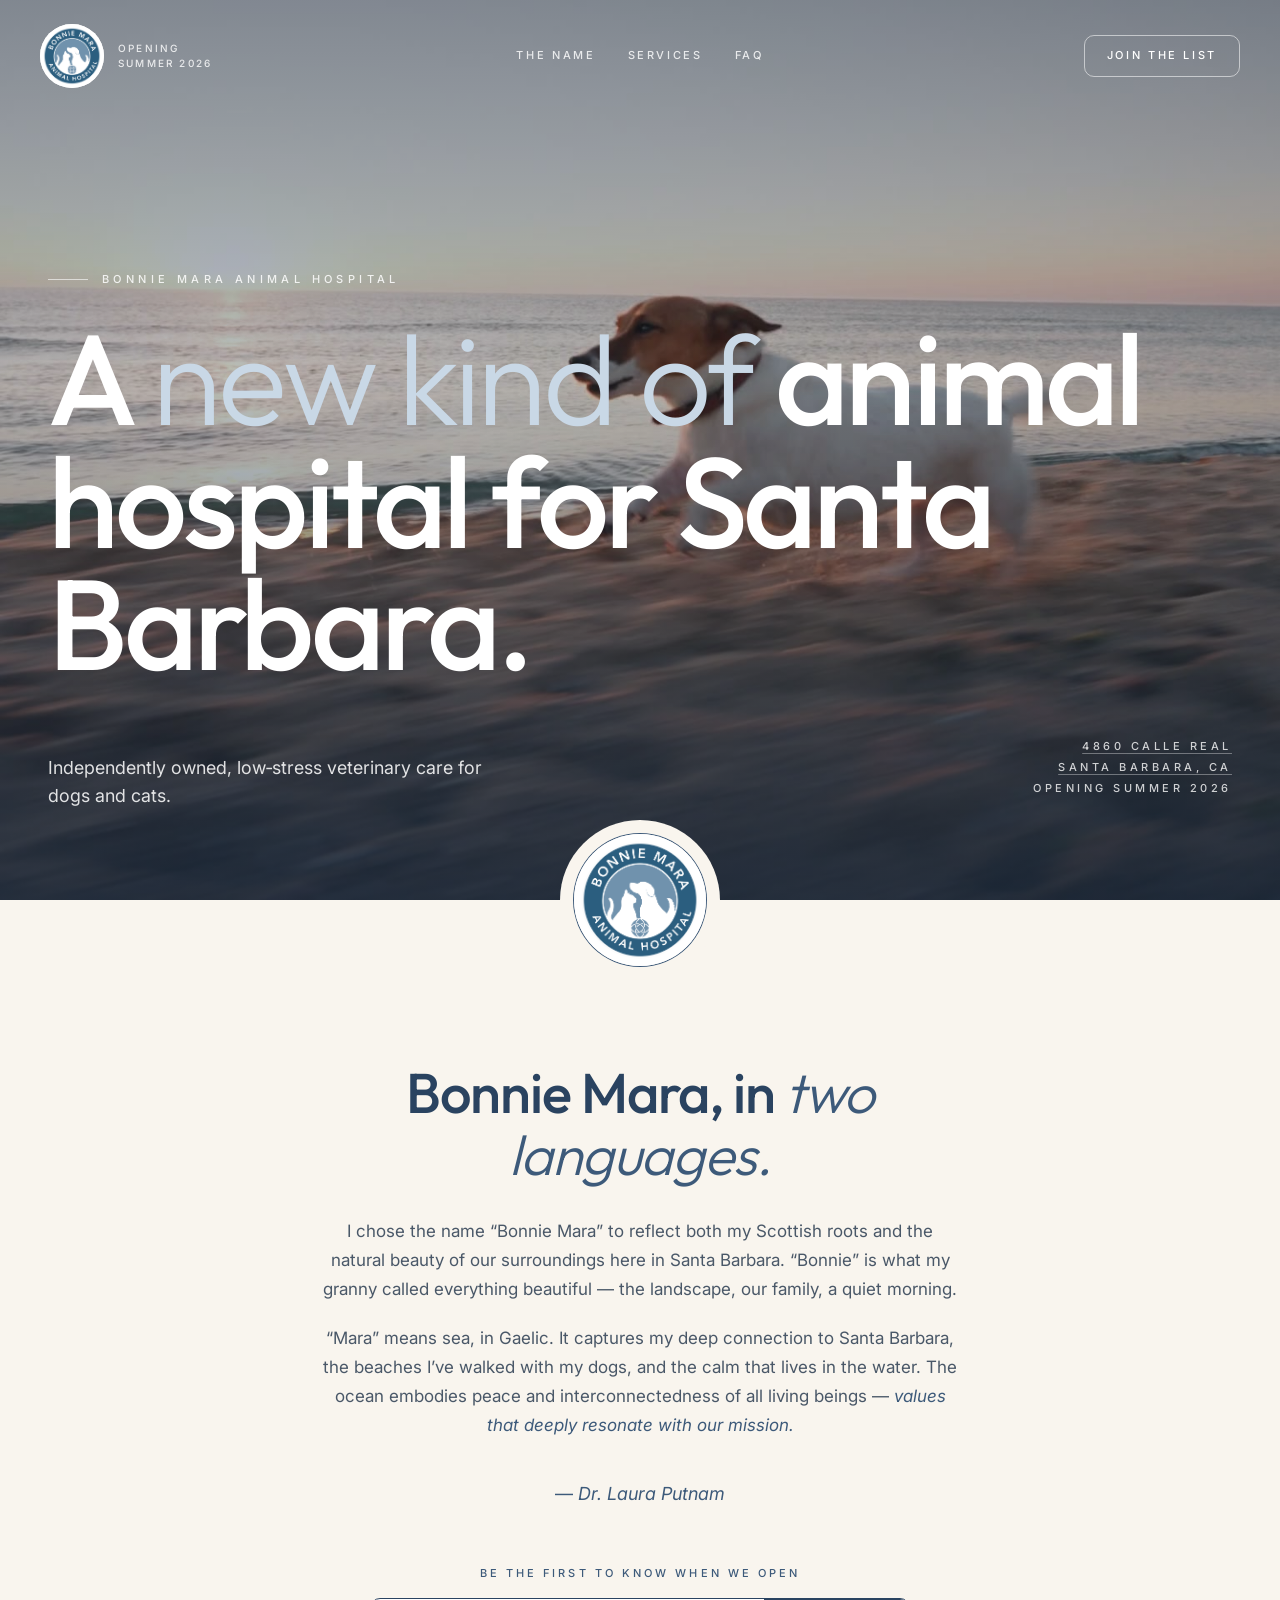
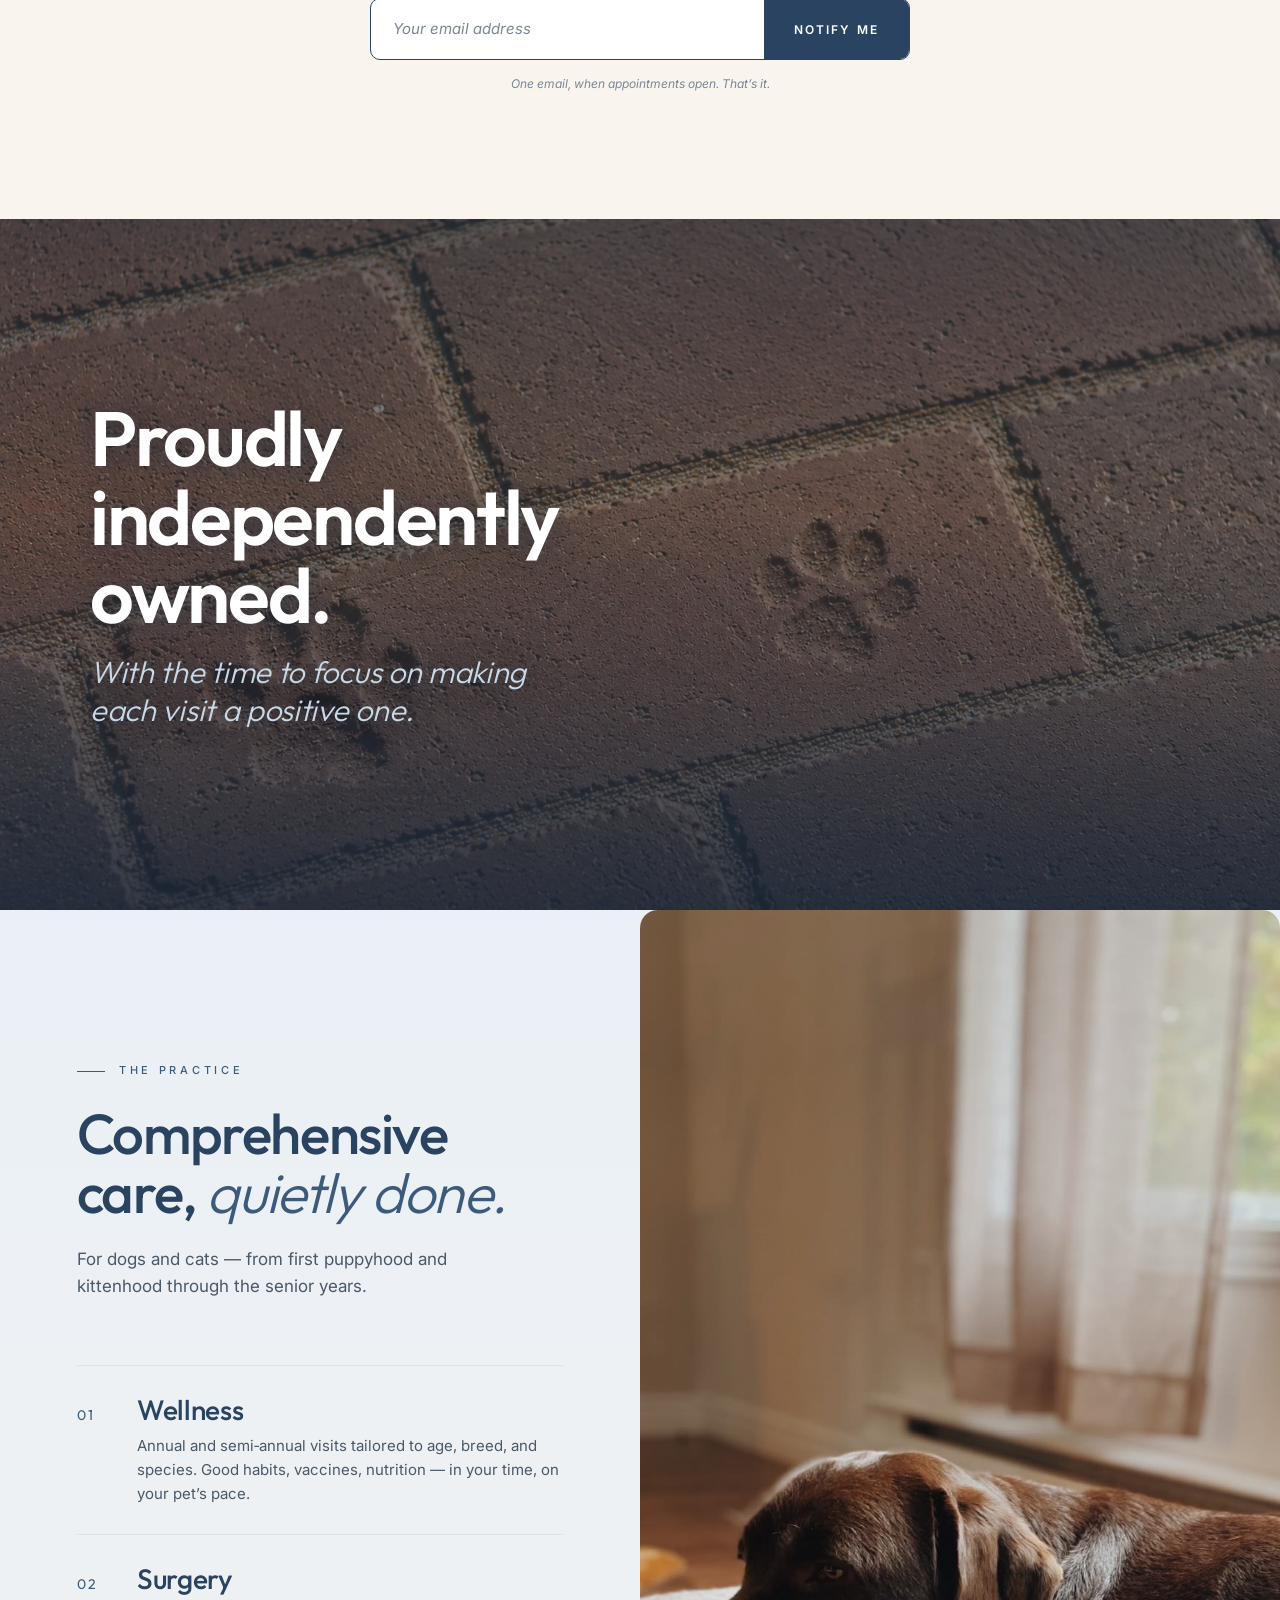
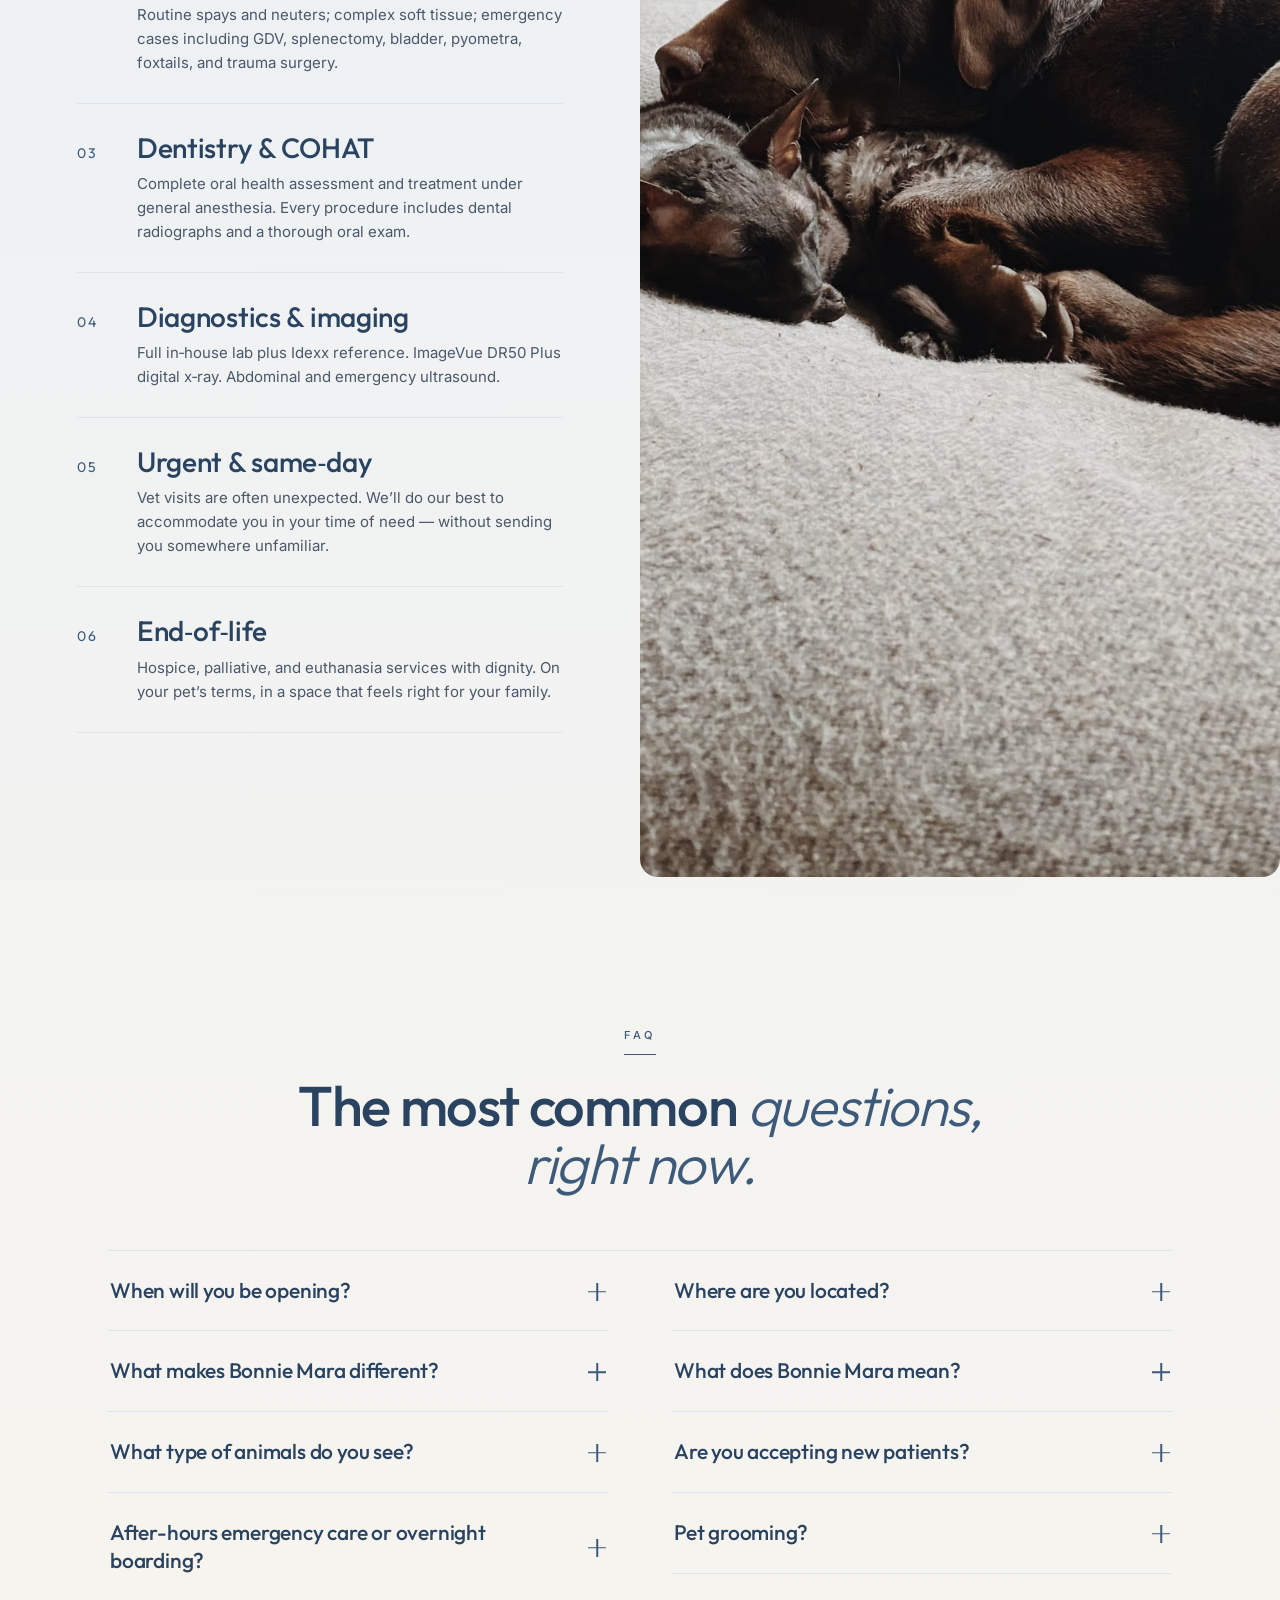
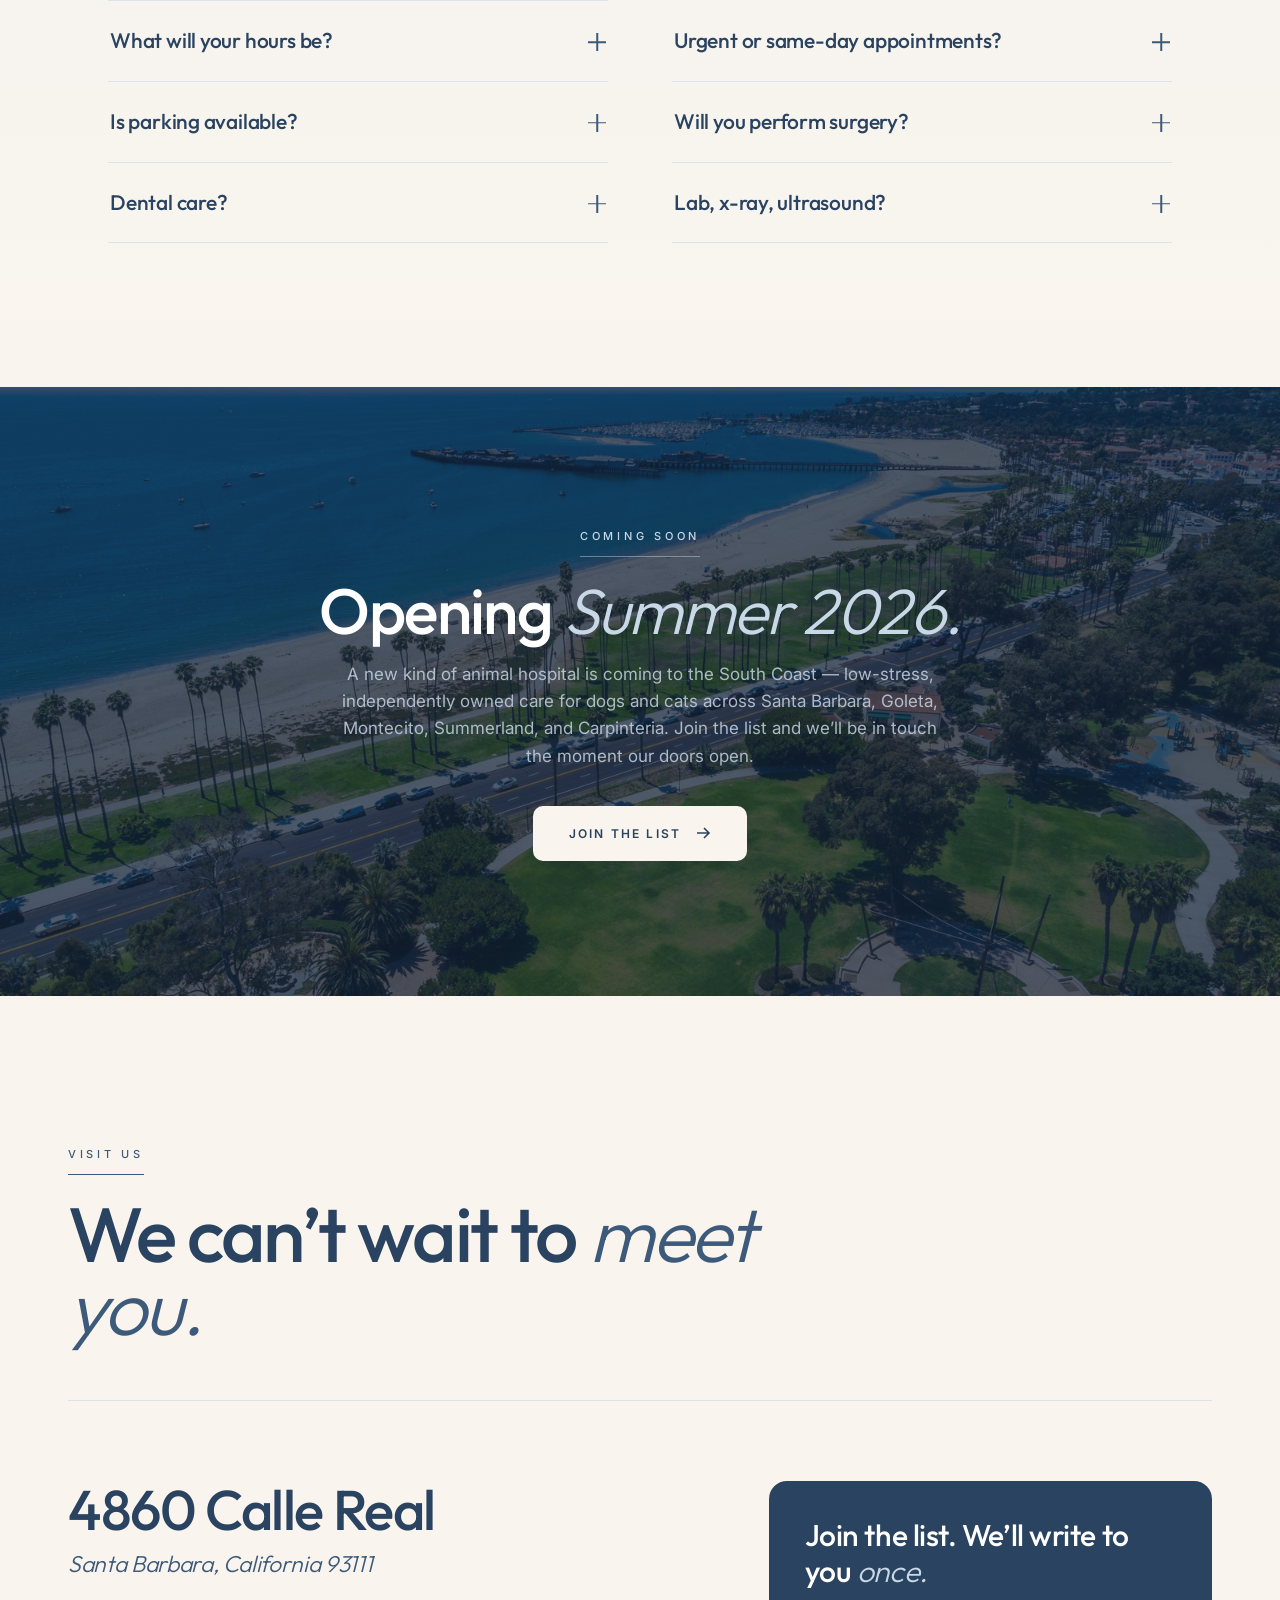
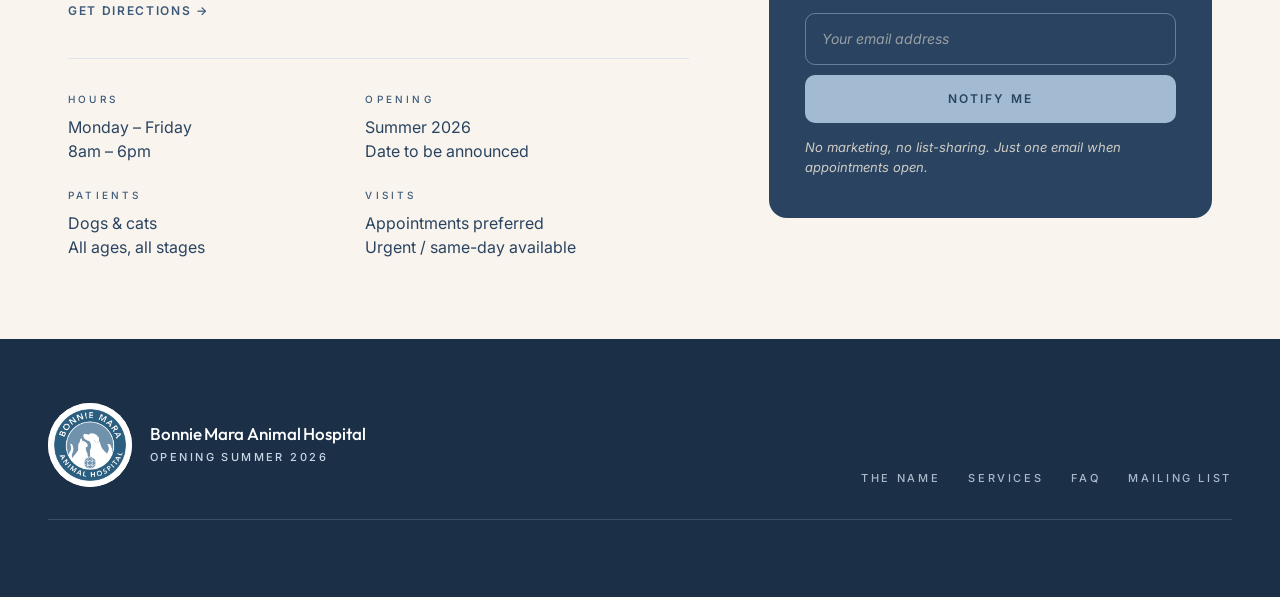
==== commit 766bf5ed: "Homepage: swap Hope Ranch → Summerland in service-area list Co-Authored-By: Claude Opus 4.8 (1M cont" ====
--- a/index.html
+++ b/index.html
@@ -376,7 +376,7 @@
     <div class="hiring-teaser-wrap">
       <p class="eyebrow">Coming soon</p>
       <h2>Opening <span class="light">Summer 2026.</span></h2>
-      <p class="lede">A new kind of animal hospital is coming to the South Coast &mdash; low-stress, independently owned care for dogs and cats across Santa Barbara, Goleta, Montecito, Hope Ranch, and Carpinteria. Join the list and we&rsquo;ll be in touch the moment our doors open.</p>
+      <p class="lede">A new kind of animal hospital is coming to the South Coast &mdash; low-stress, independently owned care for dogs and cats across Santa Barbara, Goleta, Montecito, Summerland, and Carpinteria. Join the list and we&rsquo;ll be in touch the moment our doors open.</p>
       <a class="btn-apply" href="#mailing-list">
         Join the list
         <svg viewBox="0 0 16 16" fill="none" stroke="currentColor" stroke-width="1.6" aria-hidden="true">
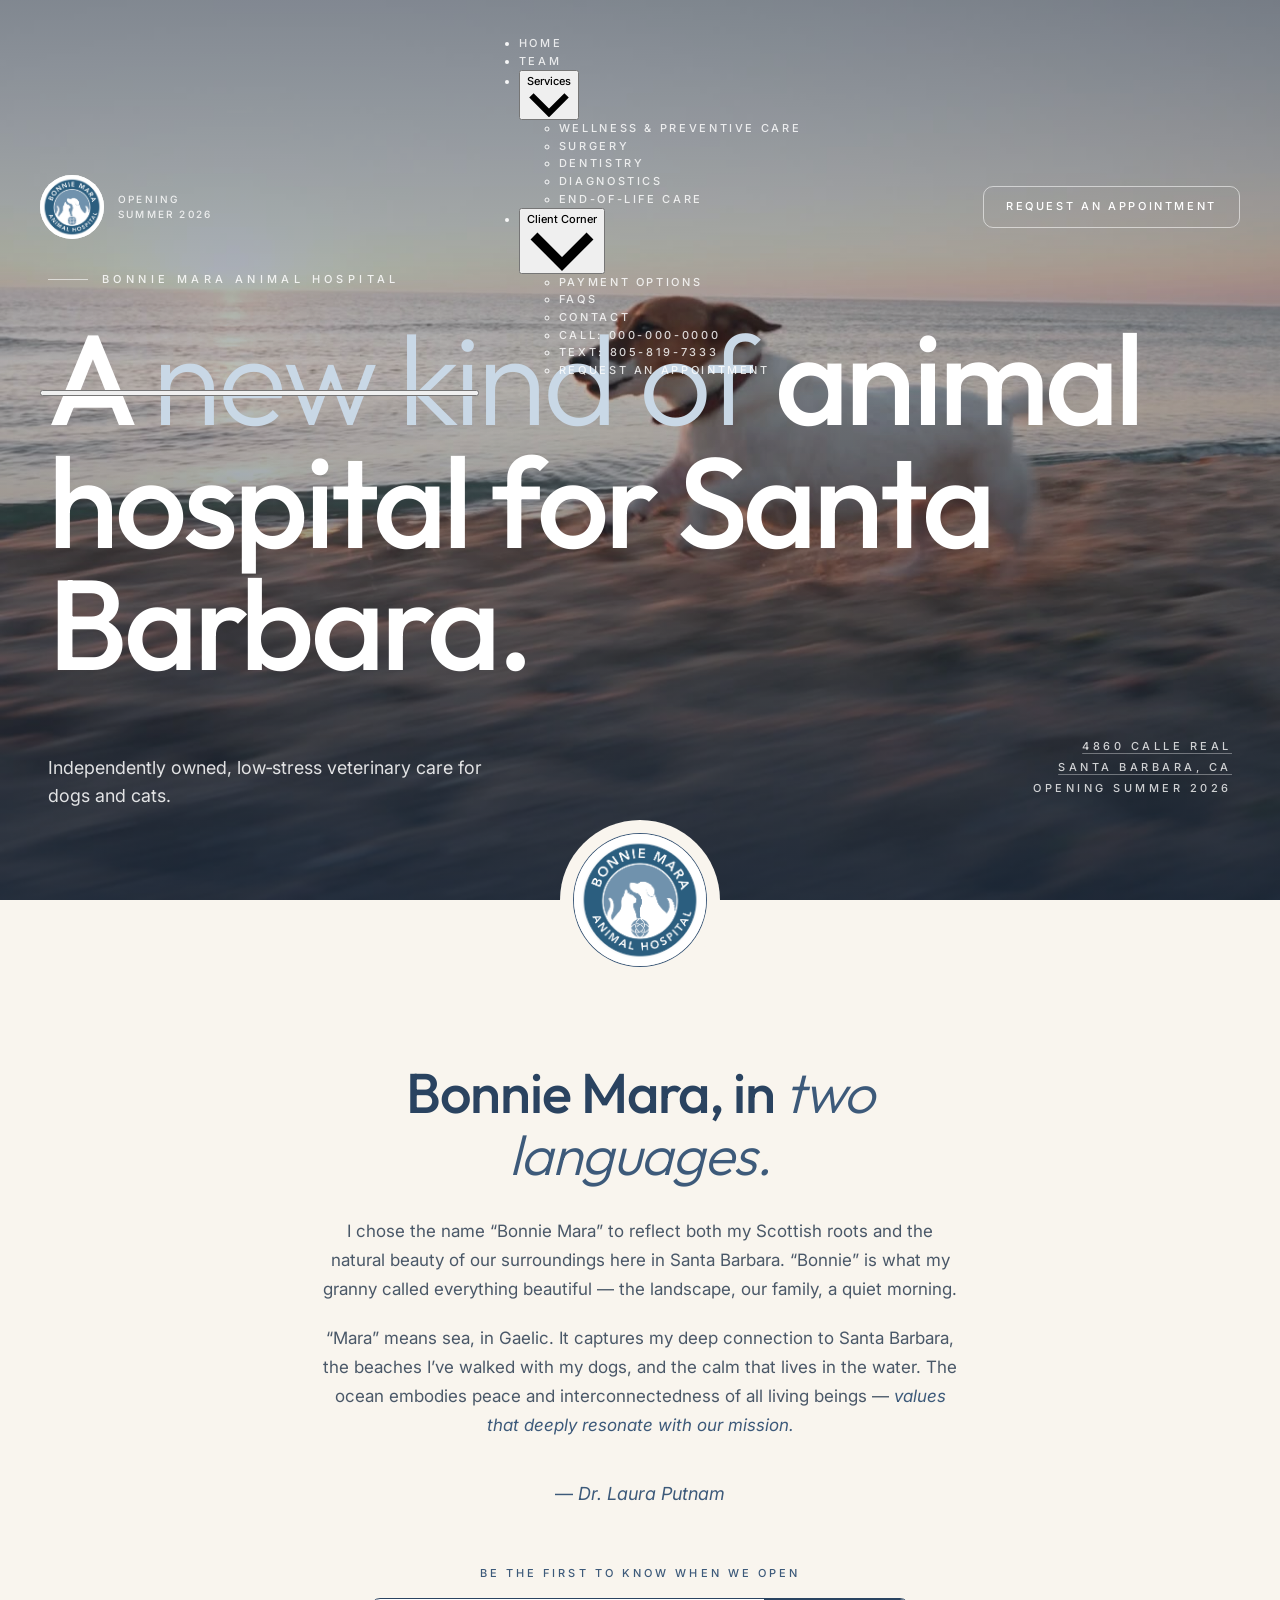
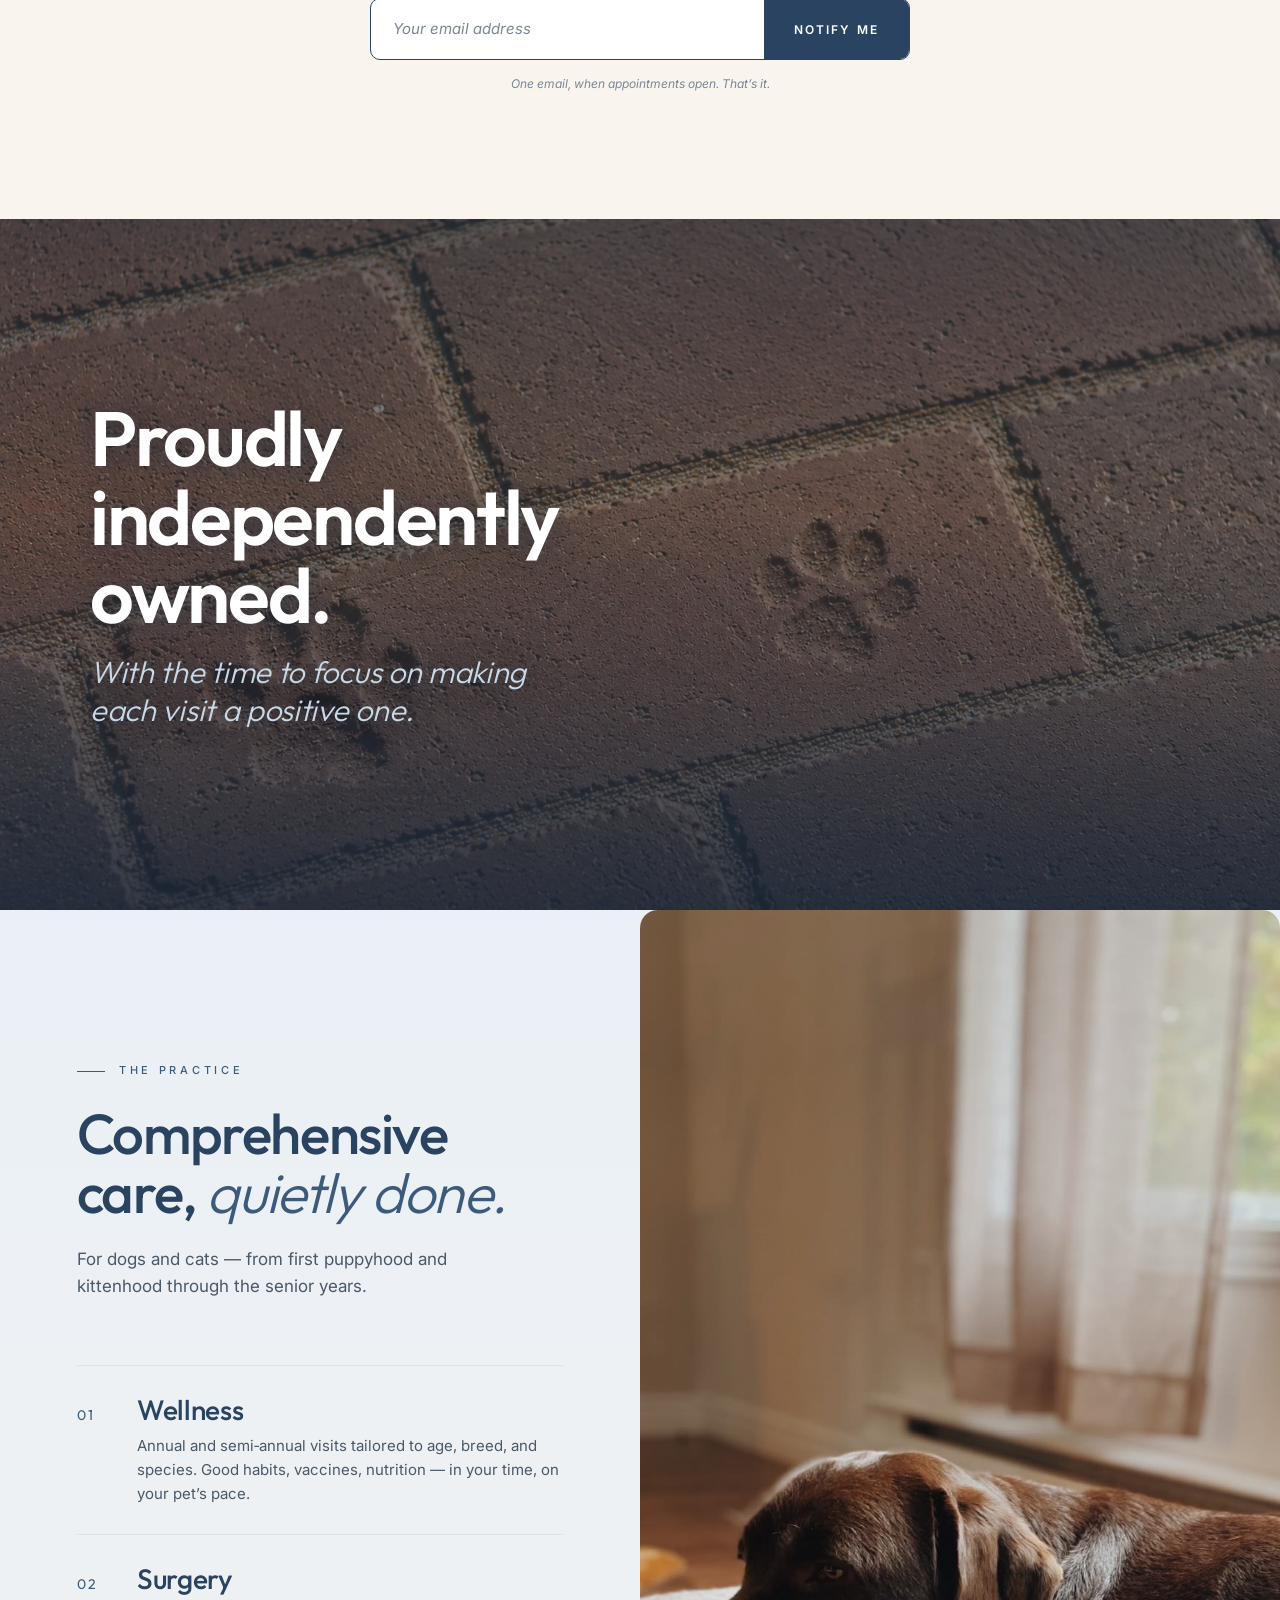
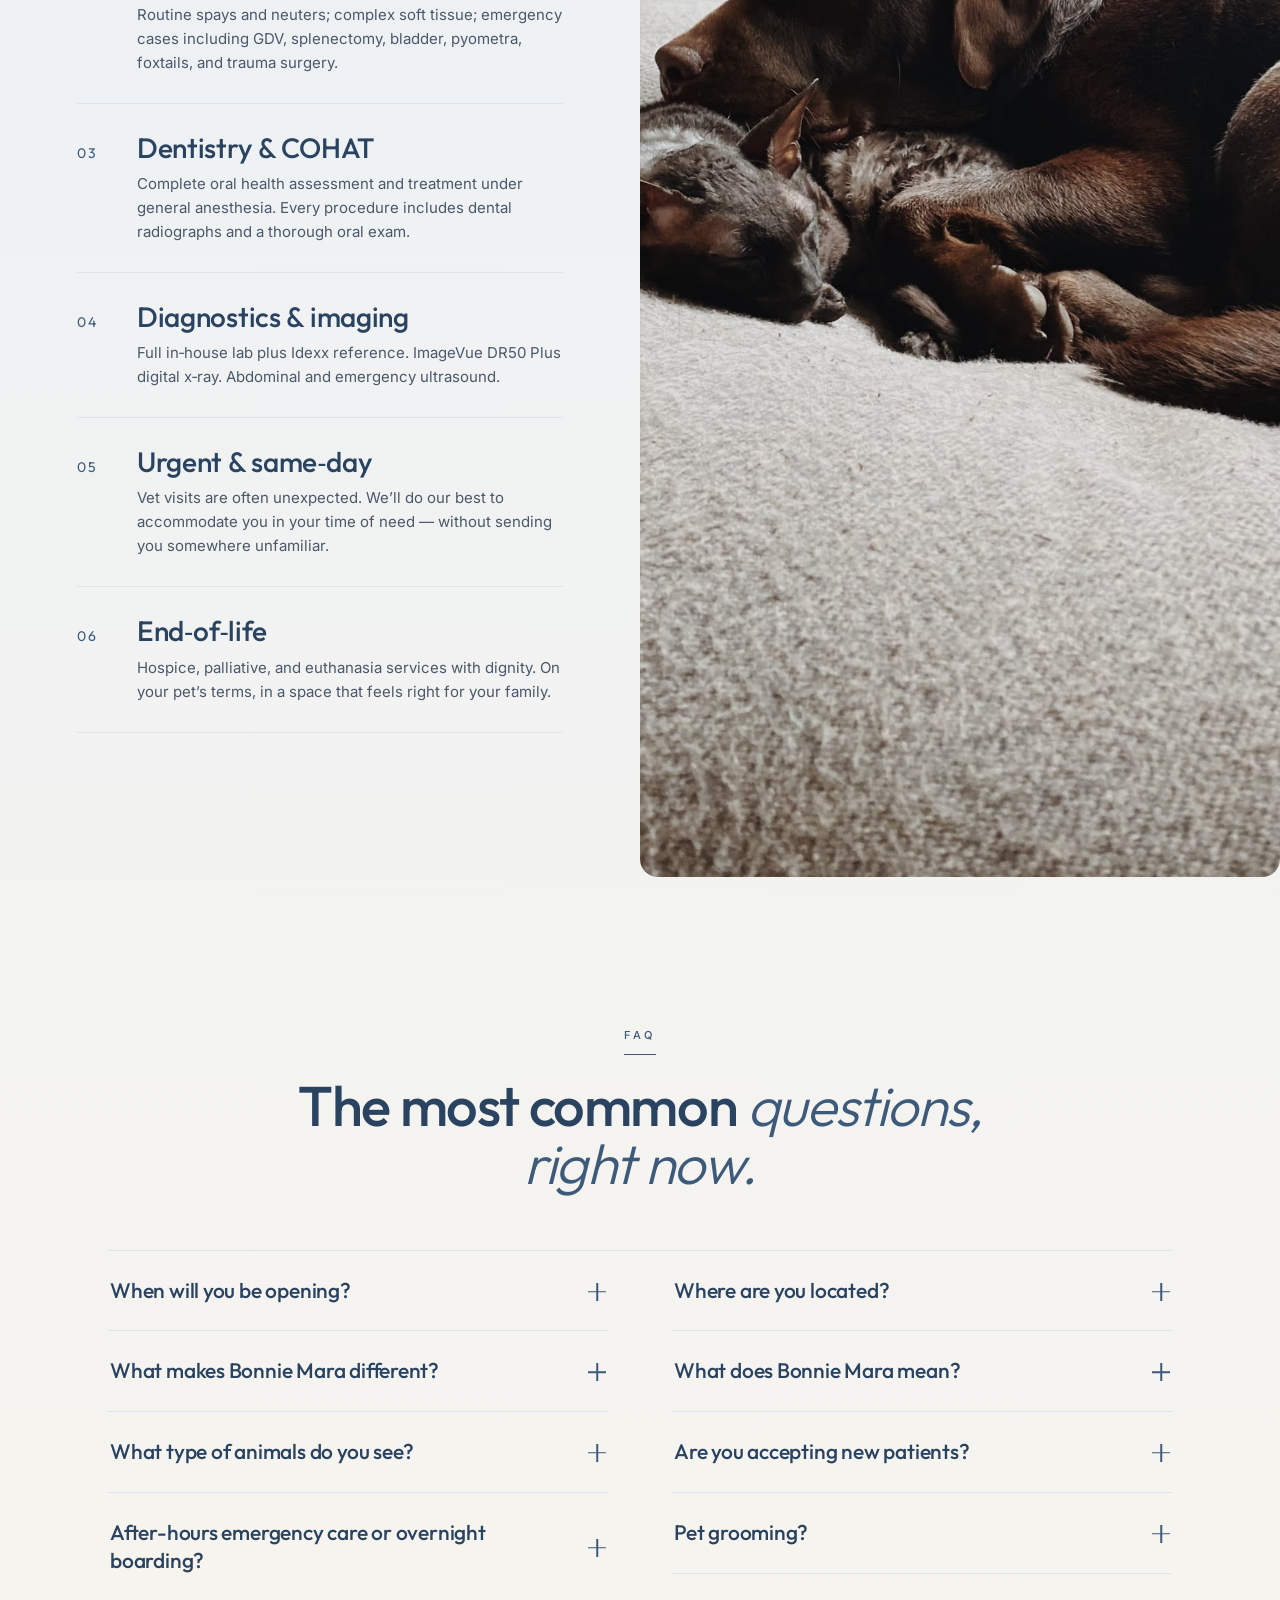
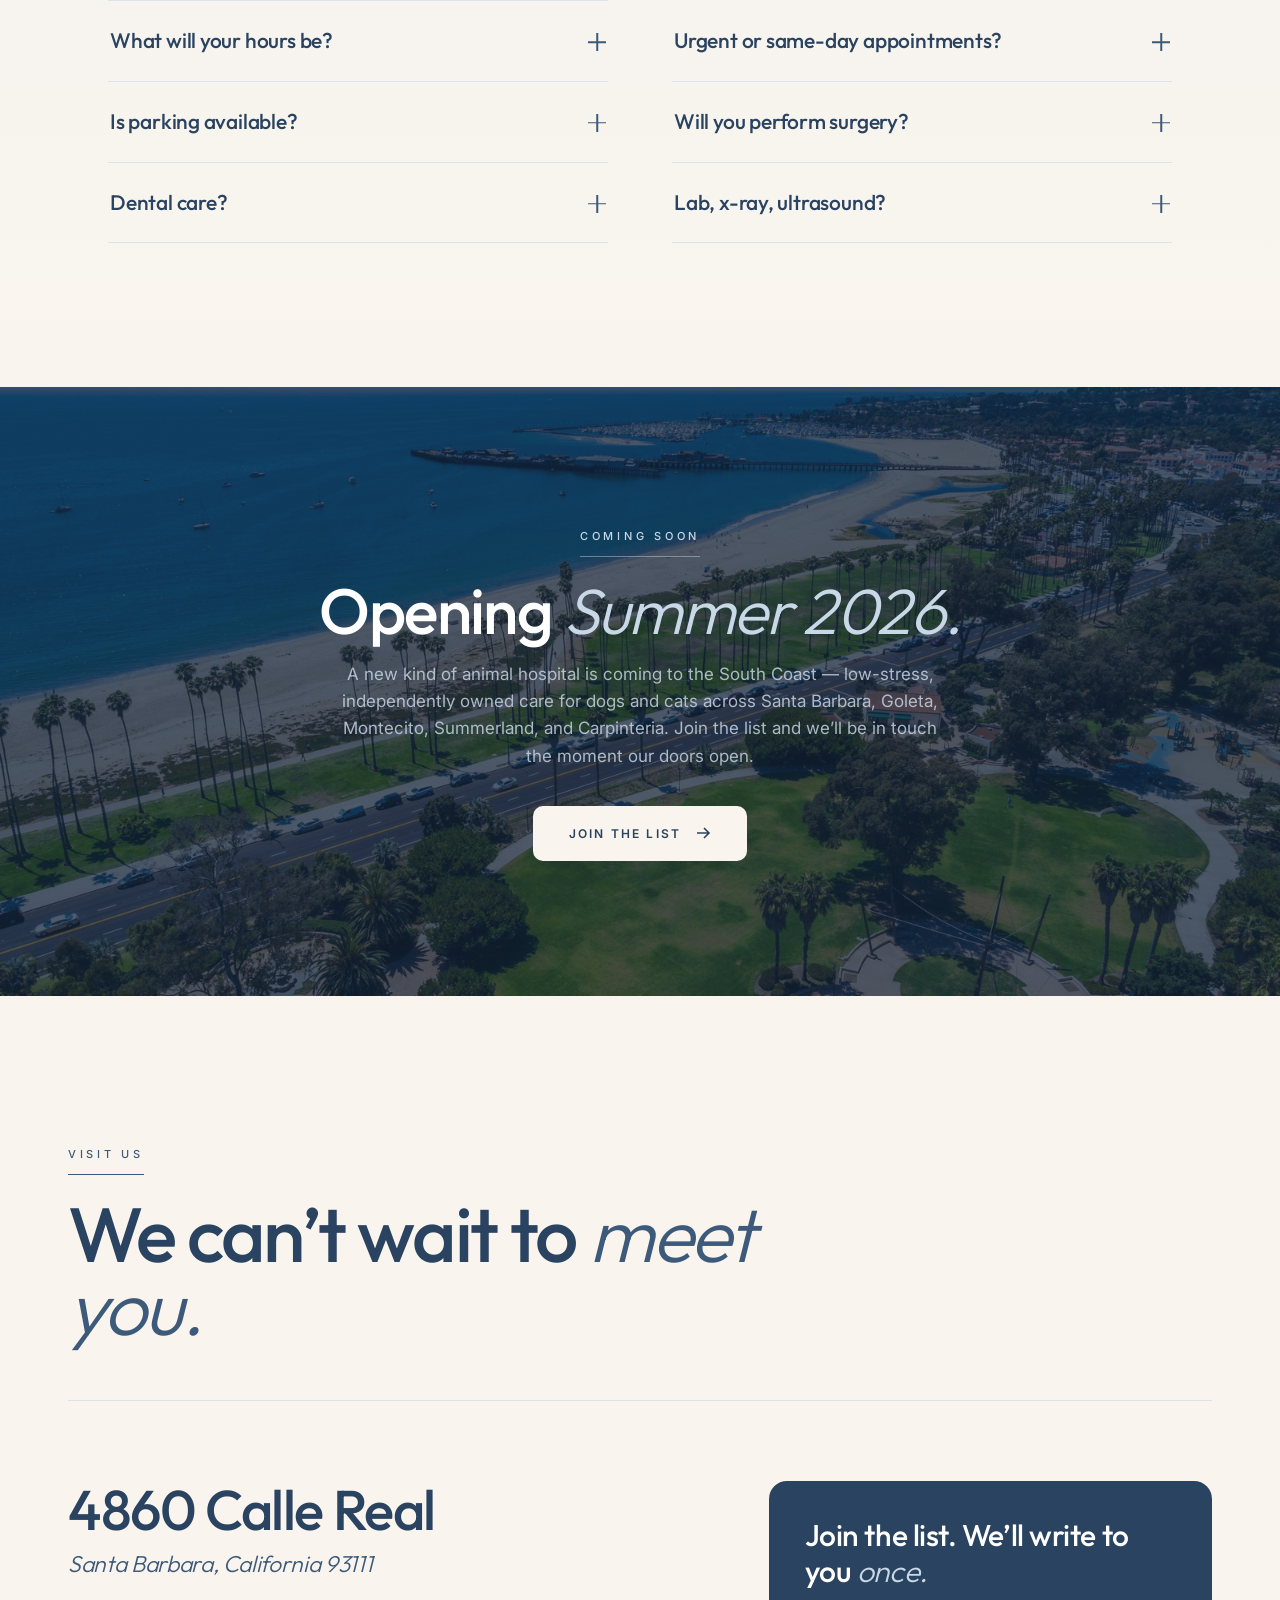
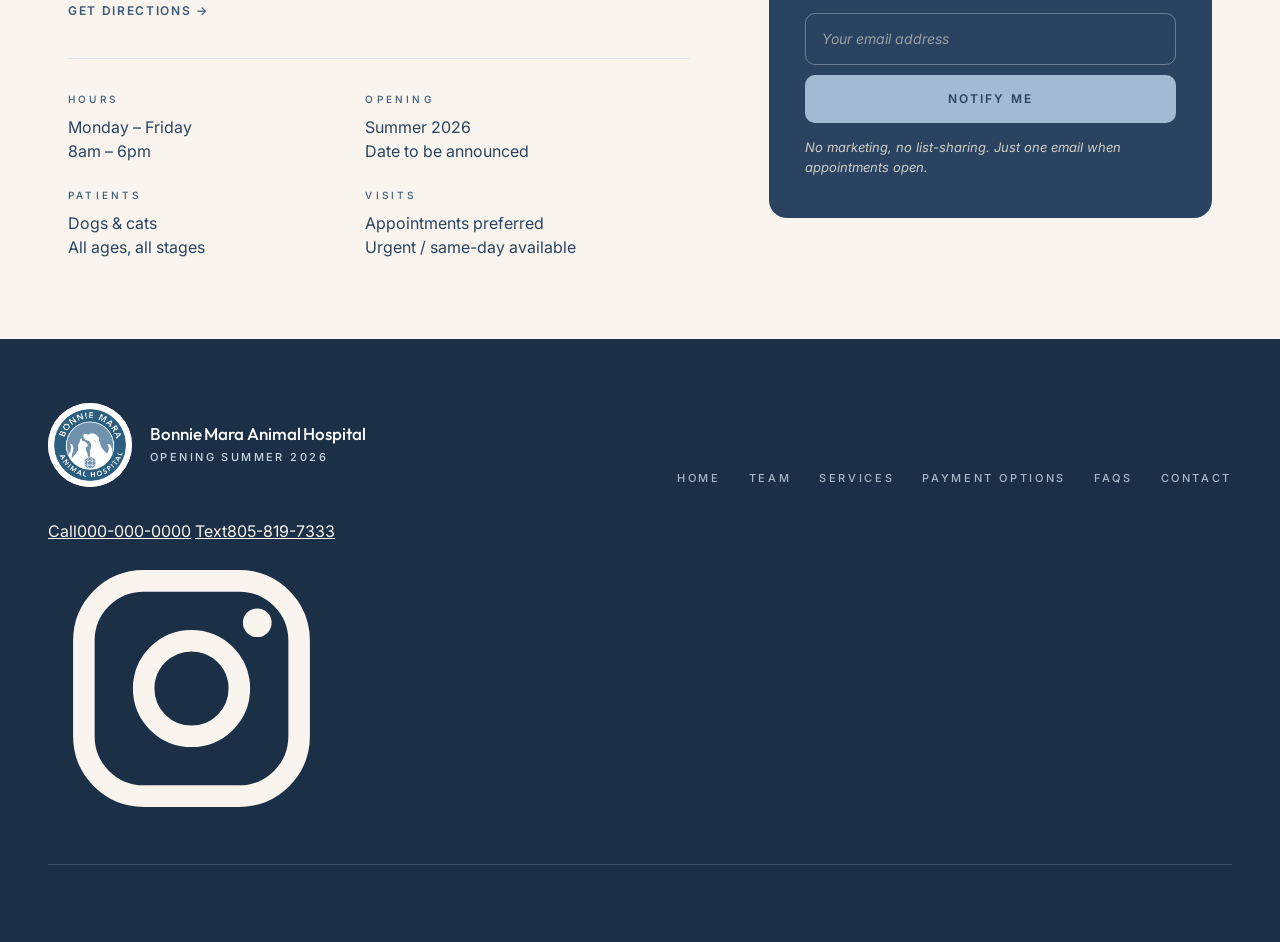
==== commit add67549: "staging: sync homepage to live (no-hiring), drop Careers everywhere, validate + polish service pages" ====
--- a/index.html
+++ b/index.html
@@ -78,12 +78,78 @@
       <span class="opening">Opening<br/>Summer 2026</span>
     </div>
     <nav class="topnav" aria-label="Primary">
-      <a href="#story">The name</a>
-      <a href="#services">Services</a>
-      <a href="#faqs">FAQ</a>
+      <ul class="nav-list">
+        <li><a href="index.html" aria-current="page">Home</a></li>
+        <li><a href="team.html">Team</a></li>
+        <li class="has-menu">
+          <button type="button" class="nav-trigger" aria-expanded="false" aria-controls="menu-services">Services<svg class="caret" viewBox="0 0 10 6" aria-hidden="true"><path d="M1 1l4 4 4-4" fill="none" stroke="currentColor" stroke-width="1.4"/></svg></button>
+          <ul class="nav-menu" id="menu-services">
+            <li><a href="wellness.html">Wellness &amp; Preventive Care</a></li>
+            <li><a href="surgery.html">Surgery</a></li>
+            <li><a href="dentistry.html">Dentistry</a></li>
+            <li><a href="diagnostics.html">Diagnostics</a></li>
+            <li><a href="end-of-life.html">End-of-Life Care</a></li>
+          </ul>
+        </li>
+        <li class="has-menu">
+          <button type="button" class="nav-trigger" aria-expanded="false" aria-controls="menu-client">Client Corner<svg class="caret" viewBox="0 0 10 6" aria-hidden="true"><path d="M1 1l4 4 4-4" fill="none" stroke="currentColor" stroke-width="1.4"/></svg></button>
+          <ul class="nav-menu" id="menu-client">
+            <li><a href="payment-options.html">Payment Options</a></li>
+            <li><a href="#faqs">FAQs</a></li>
+            <li><a href="contact.html">Contact</a></li>
+            <li><a href="tel:+10000000000">Call: 000-000-0000</a></li>
+            <li><a href="sms:+18058197333">Text: 805-819-7333</a></li>
+            <li><a href="contact.html">Request an Appointment</a></li>
+          </ul>
+        </li>
+      </ul>
     </nav>
-    <a class="join" href="#mailing-list">Join the list</a>
+
+    <a class="join" href="contact.html">Request an appointment</a>
+
+    <button type="button" class="nav-burger" id="navBurger" aria-expanded="false" aria-controls="mobileNav" aria-label="Open menu">
+      <span></span><span></span><span></span>
+    </button>
   </header>
+
+  <div class="mobile-nav" id="mobileNav" hidden>
+    <div class="mobile-nav-inner">
+      <ul class="mobile-list">
+        <li><a href="index.html">Home</a></li>
+        <li><a href="team.html">Team</a></li>
+        <li class="m-has-menu">
+          <button type="button" class="m-trigger" aria-expanded="false" aria-controls="m-services">Services<svg class="caret" viewBox="0 0 10 6" aria-hidden="true"><path d="M1 1l4 4 4-4" fill="none" stroke="currentColor" stroke-width="1.4"/></svg></button>
+          <ul class="m-menu" id="m-services">
+            <li><a href="wellness.html">Wellness &amp; Preventive Care</a></li>
+            <li><a href="surgery.html">Surgery</a></li>
+            <li><a href="dentistry.html">Dentistry</a></li>
+            <li><a href="diagnostics.html">Diagnostics</a></li>
+            <li><a href="end-of-life.html">End-of-Life Care</a></li>
+          </ul>
+        </li>
+        <li class="m-has-menu">
+          <button type="button" class="m-trigger" aria-expanded="false" aria-controls="m-client">Client Corner<svg class="caret" viewBox="0 0 10 6" aria-hidden="true"><path d="M1 1l4 4 4-4" fill="none" stroke="currentColor" stroke-width="1.4"/></svg></button>
+          <ul class="m-menu" id="m-client">
+            <li><a href="payment-options.html">Payment Options</a></li>
+            <li><a href="#faqs">FAQs</a></li>
+            <li><a href="contact.html">Contact</a></li>
+          </ul>
+        </li>
+      </ul>
+      <div class="mobile-contact">
+        <a class="btn-apply" href="contact.html">Request an appointment</a>
+        <div class="mobile-phone">
+          <a href="tel:+10000000000">Call 000-000-0000</a>
+          <a href="sms:+18058197333">Text 805-819-7333</a>
+        </div>
+        <div class="social">
+          <a href="https://www.instagram.com/" target="_blank" rel="noopener" aria-label="Bonnie Mara Animal Hospital on Instagram">
+            <svg viewBox="0 0 24 24" fill="none" aria-hidden="true"><rect x="3" y="3" width="18" height="18" rx="5" stroke="currentColor" stroke-width="1.8"/><circle cx="12" cy="12" r="4" stroke="currentColor" stroke-width="1.8"/><circle cx="17.5" cy="6.5" r="1.2" fill="currentColor"/></svg>
+          </a>
+        </div>
+      </div>
+    </div>
+  </div>
 
   <main>
   <!-- ====================== HERO ====================== -->
@@ -446,11 +512,22 @@
         </div>
       </div>
       <nav aria-label="Footer">
-        <a href="#story">The name</a>
-        <a href="#services">Services</a>
-        <a href="#faqs">FAQ</a>
-        <a href="#mailing-list">Mailing list</a>
+        <a href="index.html">Home</a>
+        <a href="team.html">Team</a>
+        <a href="wellness.html">Services</a>
+        <a href="payment-options.html">Payment Options</a>
+        <a href="#faqs">FAQs</a>
+        <a href="contact.html">Contact</a>
       </nav>
+      <div class="foot-contact">
+        <a class="foot-tel" href="tel:+10000000000"><span class="lbl">Call</span>000-000-0000</a>
+        <a class="foot-tel" href="sms:+18058197333"><span class="lbl">Text</span>805-819-7333</a>
+        <div class="social">
+          <a href="https://www.instagram.com/" target="_blank" rel="noopener" aria-label="Bonnie Mara Animal Hospital on Instagram">
+            <svg viewBox="0 0 24 24" fill="none" aria-hidden="true"><rect x="3" y="3" width="18" height="18" rx="5" stroke="currentColor" stroke-width="1.8"/><circle cx="12" cy="12" r="4" stroke="currentColor" stroke-width="1.8"/><circle cx="17.5" cy="6.5" r="1.2" fill="currentColor"/></svg>
+          </a>
+        </div>
+      </div>
     </div>
     <div class="bottom">
       <span>&copy; 2026 Bonnie Mara Animal Hospital &middot; Santa Barbara, CA</span>
@@ -559,5 +636,7 @@
     })();
   </script>
 
+  <script src="assets/js/site.js" defer></script>
+
 </body>
 </html>
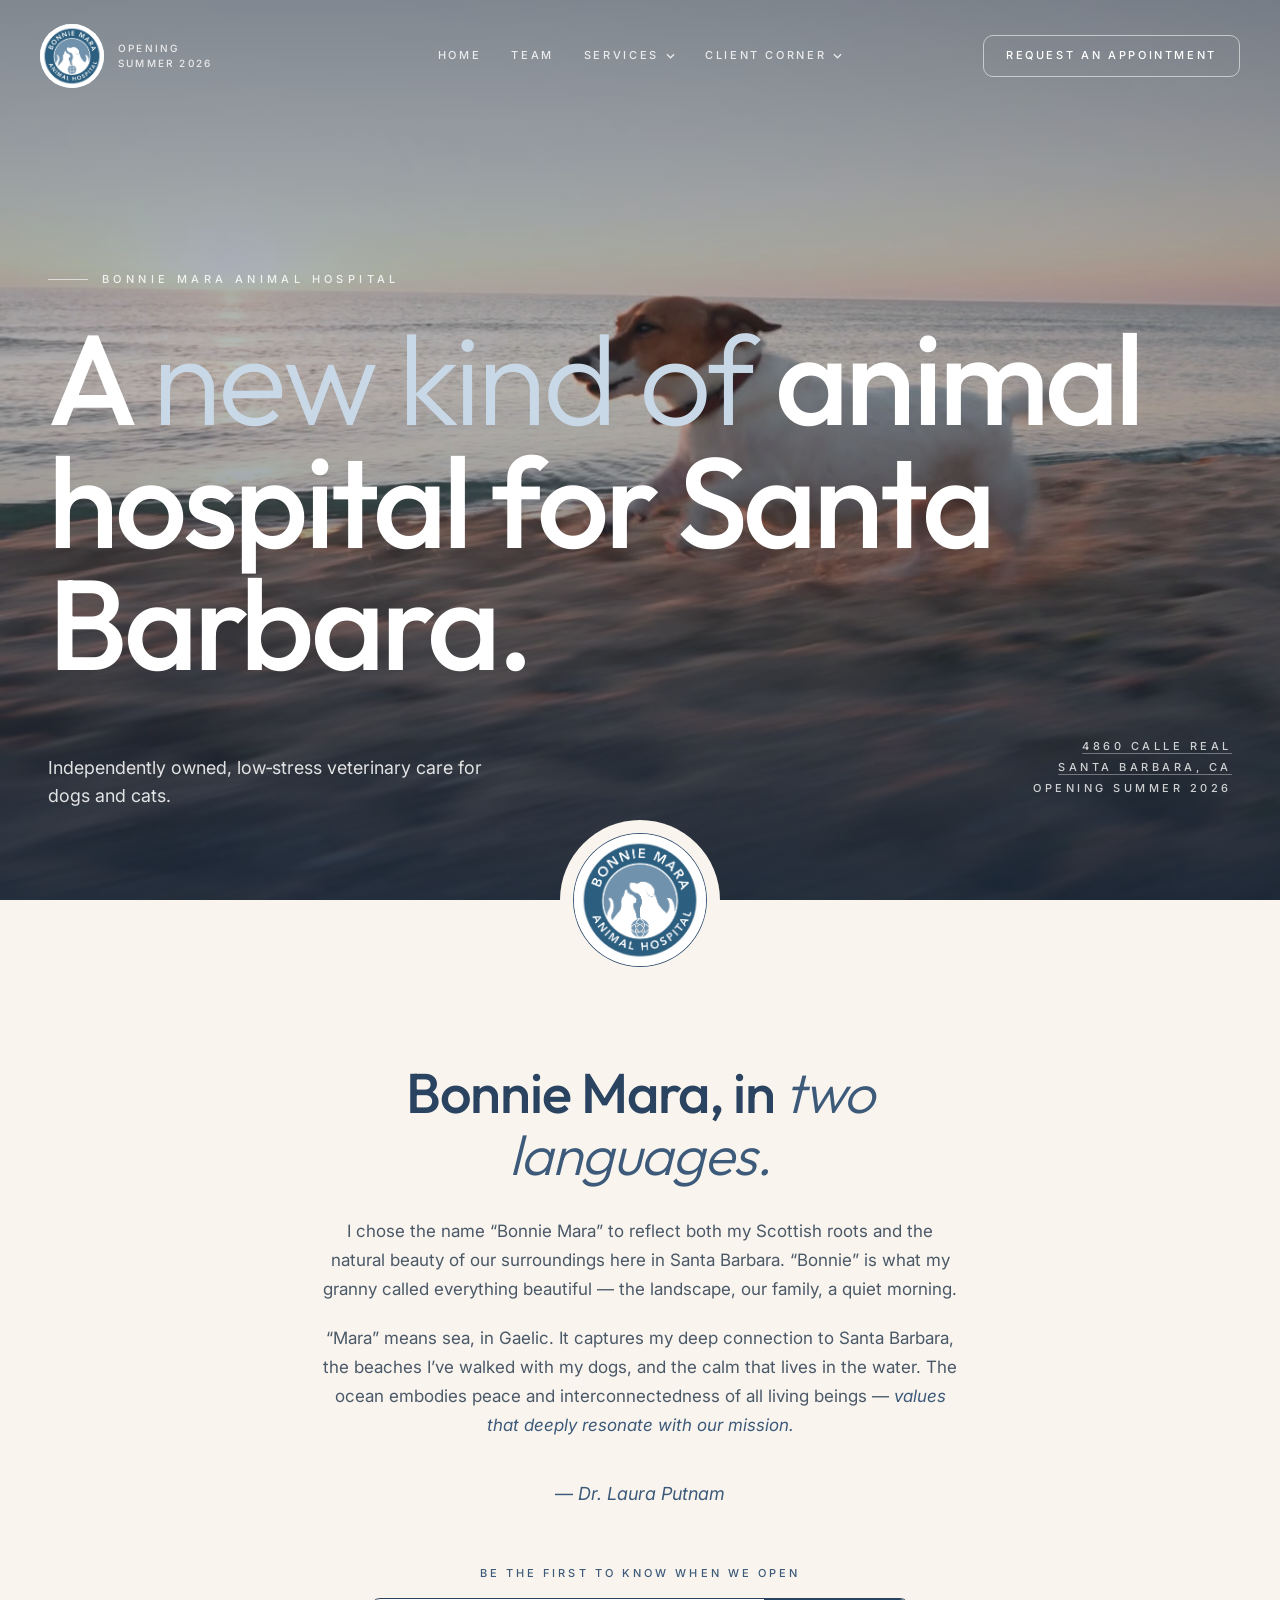
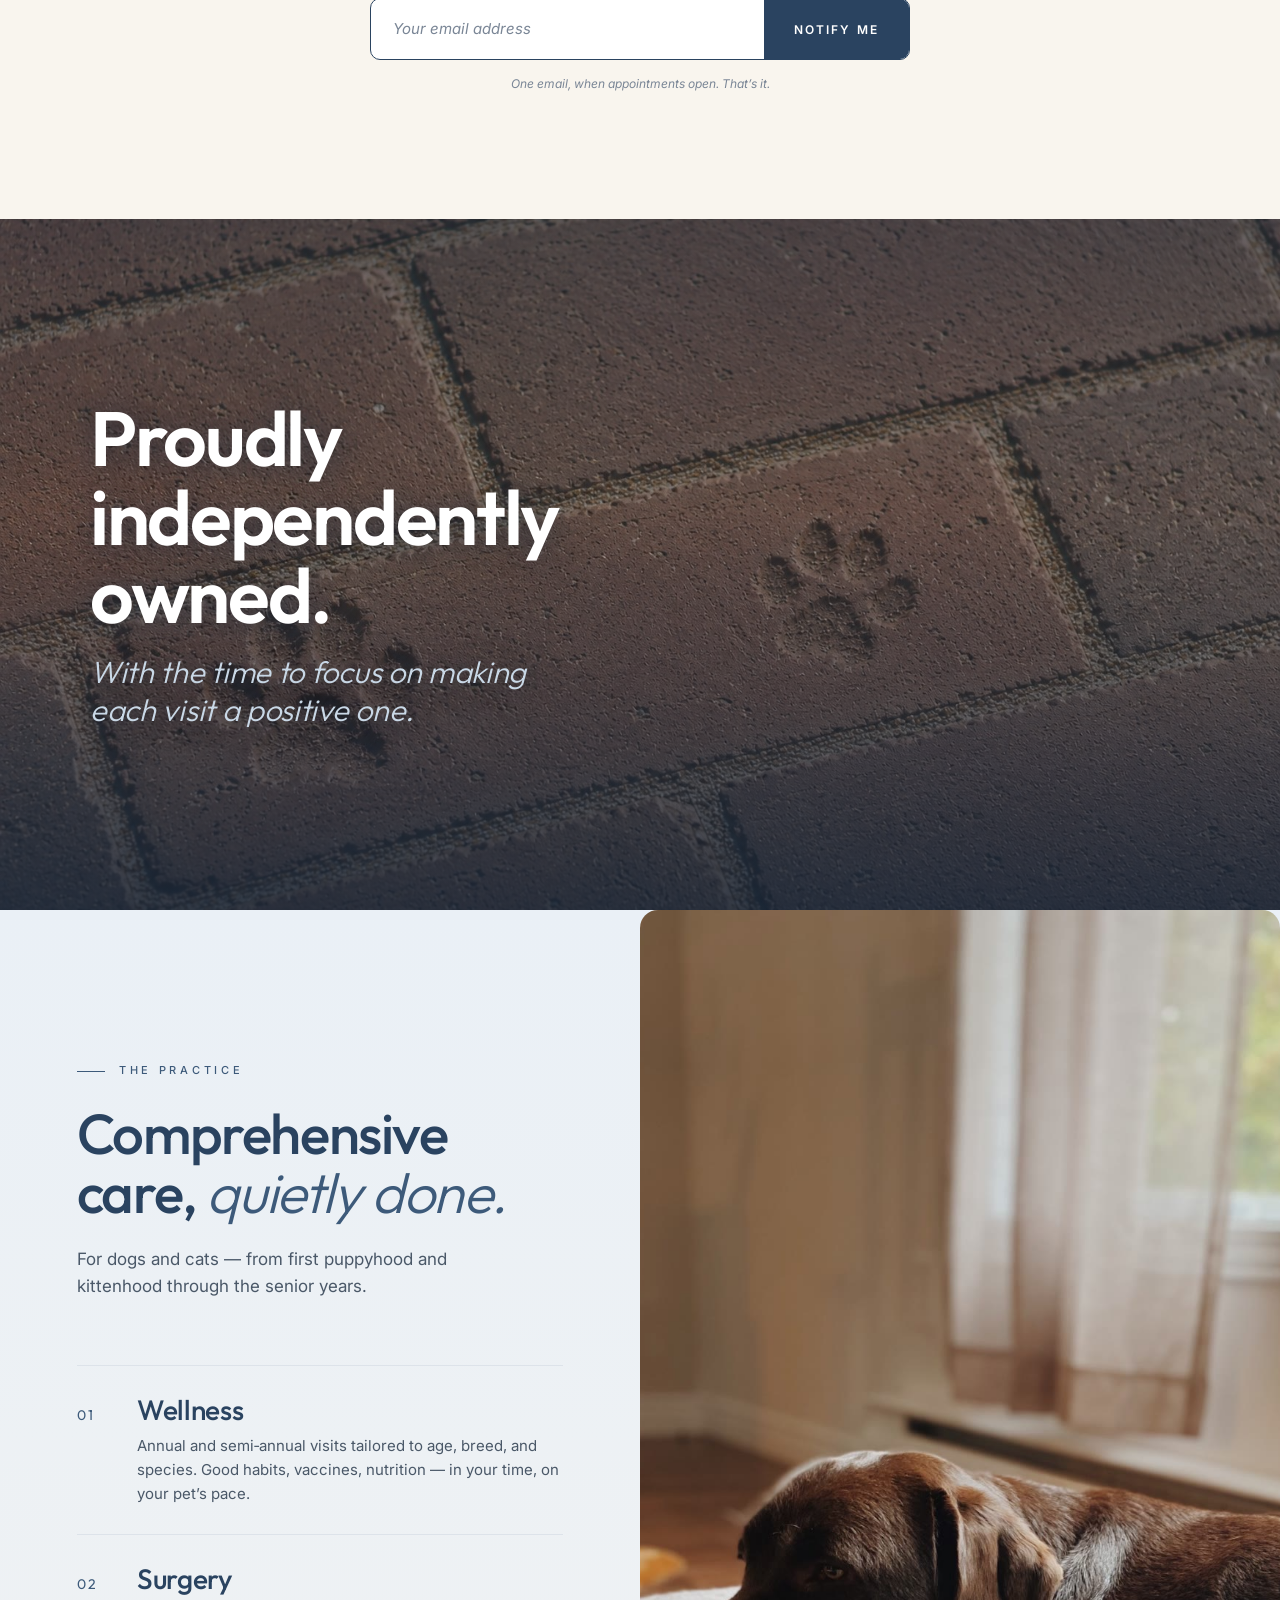
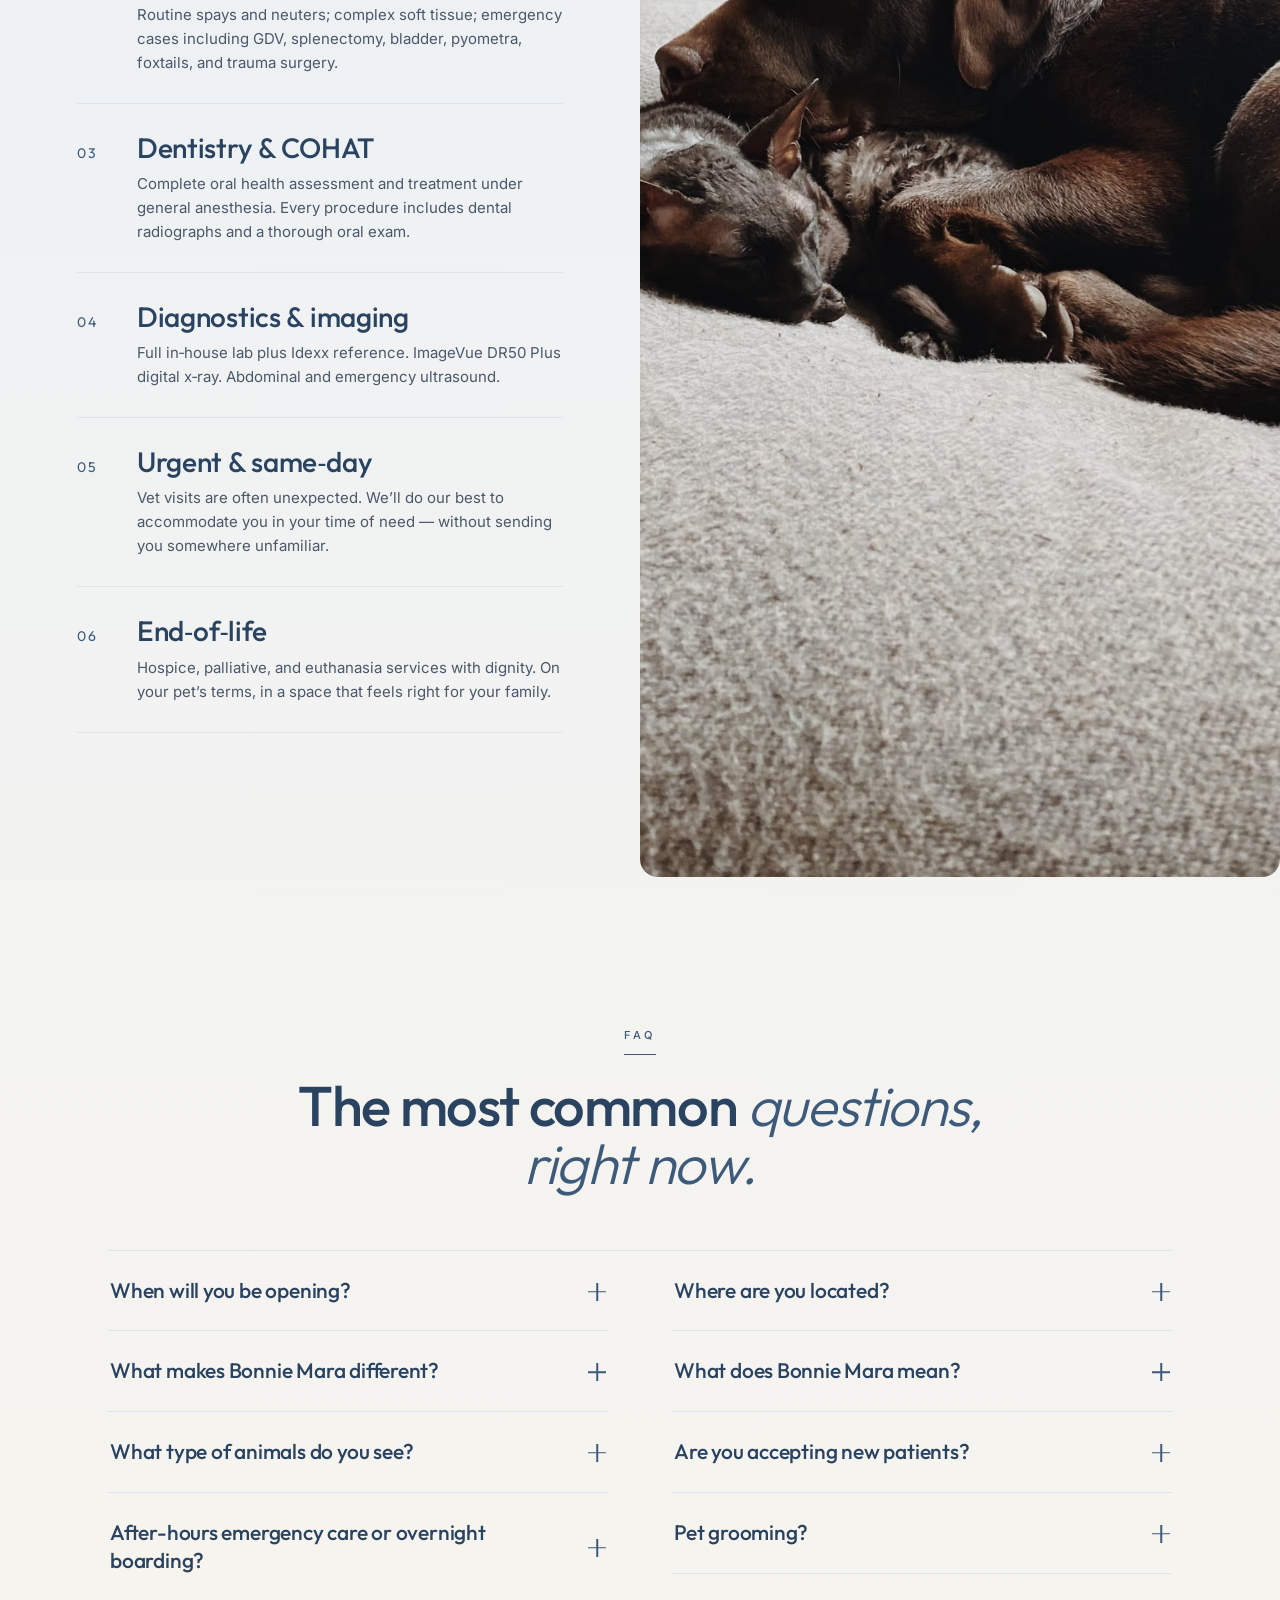
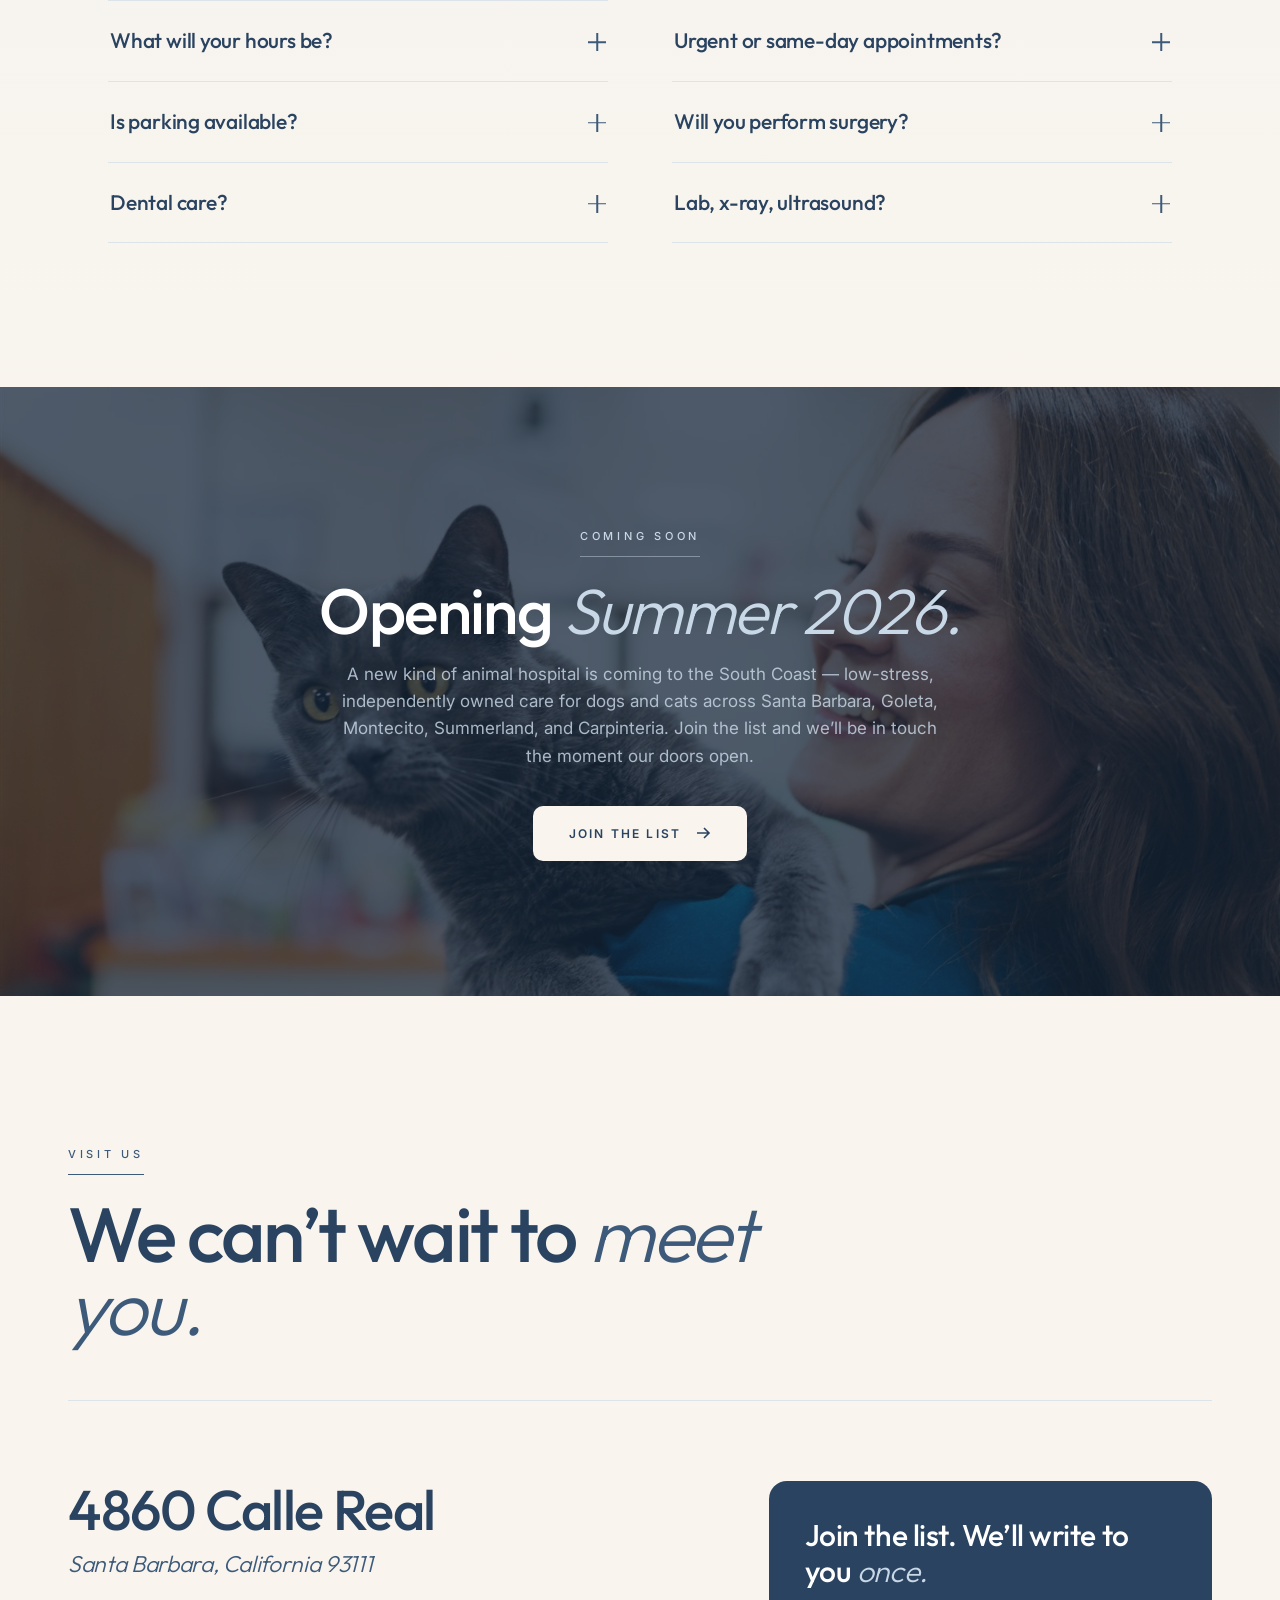
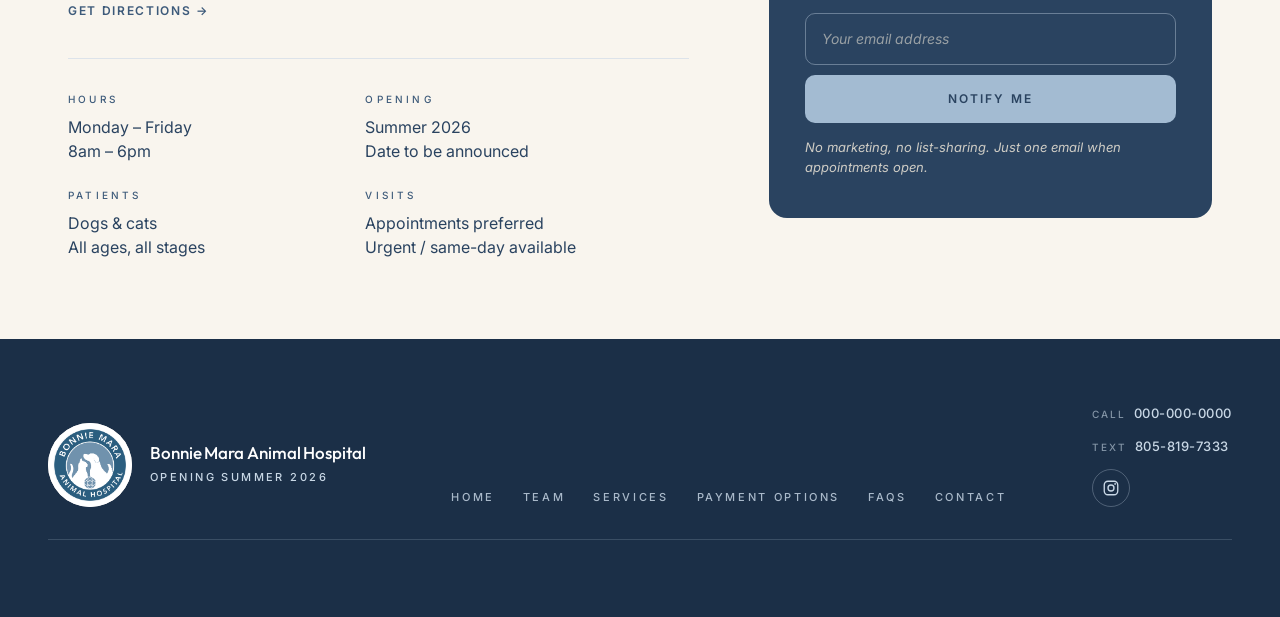
==== commit 5de17ebc: "staging: interior-page overhaul — trim Client Corner, video heroes, de-glass, CTA image bands, surge" ====
--- a/index.html
+++ b/index.html
@@ -96,10 +96,6 @@
           <ul class="nav-menu" id="menu-client">
             <li><a href="payment-options.html">Payment Options</a></li>
             <li><a href="#faqs">FAQs</a></li>
-            <li><a href="contact.html">Contact</a></li>
-            <li><a href="tel:+10000000000">Call: 000-000-0000</a></li>
-            <li><a href="sms:+18058197333">Text: 805-819-7333</a></li>
-            <li><a href="contact.html">Request an Appointment</a></li>
           </ul>
         </li>
       </ul>
@@ -132,7 +128,6 @@
           <ul class="m-menu" id="m-client">
             <li><a href="payment-options.html">Payment Options</a></li>
             <li><a href="#faqs">FAQs</a></li>
-            <li><a href="contact.html">Contact</a></li>
           </ul>
         </li>
       </ul>
--- a/assets/css/site.css
+++ b/assets/css/site.css
@@ -953,6 +953,104 @@
       gap: 80px;
       align-items: start;
     }
+    /* Standalone contact page: no invite-top above the card, so drop the orphaned top margin */
+    .invite.is-page .invite-card { margin-top: 0; }
+    .invite.is-page .address > .eyebrow { display: inline-flex; margin: 0 0 26px; }
+
+    /* Embedded Google map on the contact page */
+    .contact-map { margin-top: clamp(48px, 7vh, 88px); }
+    .contact-map iframe {
+      display: block;
+      width: 100%;
+      height: clamp(320px, 50vh, 500px);
+      border: 0;
+      border-radius: var(--radius-lg);
+    }
+
+    /* Contact page: balanced address | message-form layout */
+    .invite.is-page .invite-card {
+      margin-top: 0;
+      grid-template-columns: 1fr 1fr;
+      gap: clamp(40px, 5vw, 72px);
+    }
+    .address .tel-link {
+      color: var(--ink-deep);
+      text-decoration: none;
+      border-bottom: 1px solid var(--paper-line);
+      transition: border-color 0.2s ease, color 0.2s ease;
+    }
+    .address .tel-link:hover,
+    .address .tel-link:focus-visible { color: var(--ink); border-color: var(--ink); }
+
+    /* Contact page: "Send us a message" form card — dark ink card on the cream section */
+    .contact-form-col {
+      background: var(--ink-deep);
+      border-radius: var(--radius-lg);
+      padding: clamp(28px, 3vw, 40px);
+      color: var(--cream);
+    }
+    .contact-form-col h2 {
+      font-family: var(--display);
+      font-weight: 500;
+      font-size: clamp(26px, 2.6vw, 34px);
+      line-height: 1.05;
+      letter-spacing: -0.02em;
+      color: #FFFFFF;
+      margin: 0 0 10px;
+    }
+    .contact-form-col h2 .light { font-weight: 300; color: var(--sea-pale); font-style: italic; }
+    .contact-form-sub {
+      font-family: var(--sans);
+      font-size: 15px;
+      line-height: 1.6;
+      color: rgba(201, 216, 230, 0.82);
+      margin: 0 0 26px;
+      max-width: 46ch;
+    }
+    .contact-form { display: grid; grid-template-columns: 1fr 1fr; gap: 18px 20px; }
+    .contact-form .field { display: flex; flex-direction: column; gap: 8px; }
+    .contact-form .field-wide,
+    .contact-form .btn-apply { grid-column: 1 / -1; }
+    .contact-form label {
+      font-family: var(--sans);
+      font-size: 11px;
+      font-weight: 600;
+      letter-spacing: 0.2em;
+      text-transform: uppercase;
+      color: var(--sea-pale);
+    }
+    .contact-form input,
+    .contact-form textarea {
+      background: rgba(255, 255, 255, 0.06);
+      border: 1px solid rgba(201, 216, 230, 0.3);
+      border-radius: var(--radius);
+      padding: 14px 16px;
+      color: #FFFFFF;
+      font-family: var(--sans);
+      font-size: 15px;
+      width: 100%;
+    }
+    .contact-form textarea { resize: vertical; min-height: 120px; line-height: 1.5; }
+    .contact-form input::placeholder,
+    .contact-form textarea::placeholder { color: rgba(201, 216, 230, 0.6); }
+    .contact-form input:focus,
+    .contact-form textarea:focus { outline: none; border-color: var(--sea-pale); background: rgba(255, 255, 255, 0.1); }
+    .contact-form .btn-apply {
+      background: var(--sea);
+      color: var(--ink-deep);
+      justify-self: start;
+      cursor: pointer;
+      margin-top: 4px;
+    }
+    .contact-form .btn-apply:hover { background: var(--sea-pale); }
+    .contact-form-col .form-sent { color: var(--sea-pale); }
+
+    @media (max-width: 920px) {
+      .invite.is-page .invite-card { grid-template-columns: 1fr; }
+    }
+    @media (max-width: 540px) {
+      .contact-form { grid-template-columns: 1fr; }
+    }
     .address .line1 {
       font-family: var(--display);
       font-weight: 500;
@@ -1046,7 +1144,8 @@
       color: var(--sea-pale);
       margin: 0 0 16px;
     }
-    .closer-signup h3 {
+    .closer-signup h3,
+    .closer-signup h2 {
       font-family: var(--display);
       font-weight: 500;
       font-size: clamp(24px, 2.4vw, 30px);
@@ -1055,7 +1154,8 @@
       color: #FFFFFF;
       margin: 0 0 24px;
     }
-    .closer-signup h3 .light { font-weight: 300; color: var(--sea-pale); font-style: italic; }
+    .closer-signup h3 .light,
+    .closer-signup h2 .light { font-weight: 300; color: var(--sea-pale); font-style: italic; }
     .closer-signup form { display: flex; flex-direction: column; gap: 10px; }
     .closer-signup input {
       padding: 14px 16px;
@@ -1281,9 +1381,9 @@
   isolation: isolate;
   overflow: hidden;
   background-color: var(--ink-night);
-  background-image: url('../images/santa-barbara-coast.jpg');
+  background-image: url('../images/hiring-teaser.jpg');
   background-size: cover;
-  background-position: center 35%;
+  background-position: center 40%;
   color: #FFFFFF;
   padding: clamp(96px, 15vh, 150px) 48px;
 }
@@ -1401,3 +1501,886 @@
   .careers-hero { min-height: 72vh; }
   .careers-hero .inner { padding: 0 24px clamp(40px, 7vh, 72px); }
 }
+
+/* ============================================================
+   Skip link + global focus ring (a11y baseline — all pages)
+   ============================================================ */
+.skip-link {
+  position: fixed;
+  top: 12px;
+  left: 12px;
+  z-index: 200;
+  transform: translateY(-160%);
+  background: var(--ink-deep);
+  color: #FFFFFF;
+  padding: 12px 18px;
+  border-radius: var(--radius);
+  font-family: var(--sans);
+  font-size: 14px;
+  font-weight: 600;
+  text-decoration: none;
+  transition: transform 0.18s ease;
+}
+.skip-link:focus {
+  transform: translateY(0);
+  outline: 2px solid var(--sea-pale);
+  outline-offset: 2px;
+}
+
+a:focus-visible,
+button:focus-visible,
+input:focus-visible,
+textarea:focus-visible,
+select:focus-visible,
+[tabindex]:focus-visible {
+  outline: 2px solid var(--ink-deep);
+  outline-offset: 3px;
+  border-radius: 3px;
+}
+.topbar a:focus-visible,
+.topbar .join:focus-visible,
+footer.site a:focus-visible,
+.svc-cta a:focus-visible,
+.careers-hero a:focus-visible {
+  outline-color: var(--sea-pale);
+}
+
+/* ============================================================
+   Service pages (wellness.html and future service pages)
+   ============================================================ */
+.service-hero { min-height: clamp(420px, 62vh, 620px); }
+
+.svc-wrap { max-width: 1180px; margin: 0 auto; padding: 0 48px; }
+
+.svc-intro { background: var(--cream); padding: clamp(56px, 9vh, 104px) 0 clamp(6px, 2vh, 14px); }
+.svc-intro .lead {
+  font-family: var(--display);
+  font-weight: 400;
+  font-size: clamp(23px, 3.1vw, 38px);
+  line-height: 1.3;
+  letter-spacing: -0.015em;
+  color: var(--ink-deep);
+  max-width: 30ch;
+  margin: 0;
+}
+
+.svc-section { background: var(--cream); padding: clamp(36px, 6vh, 64px) 0 clamp(72px, 11vh, 130px); }
+.svc-block {
+  display: grid;
+  grid-template-columns: 0.7fr 1.5fr;
+  gap: clamp(28px, 5vw, 80px);
+  padding: clamp(40px, 6vh, 68px) 0;
+  border-top: 1px solid var(--paper-line);
+}
+.svc-block:first-child { border-top: 0; }
+.svc-head { align-self: start; }
+@media (min-width: 921px) { .svc-head { position: sticky; top: 104px; } }
+.svc-head .num {
+  display: block;
+  font-family: var(--sans);
+  font-size: 13px;
+  font-weight: 600;
+  letter-spacing: 0.2em;
+  color: var(--sea);
+  margin-bottom: 14px;
+}
+.svc-head h2 {
+  font-family: var(--display);
+  font-weight: 500;
+  font-size: clamp(28px, 3.4vw, 44px);
+  line-height: 1.0;
+  letter-spacing: -0.025em;
+  color: var(--ink-deep);
+  margin: 0;
+  max-width: 12ch;
+}
+.svc-body > p {
+  font-family: var(--sans);
+  font-size: 17px;
+  line-height: 1.7;
+  color: var(--muted);
+  margin: 0 0 18px;
+  max-width: 64ch;
+}
+.svc-body > p:last-child { margin-bottom: 0; }
+.svc-list-lead { font-weight: 500; color: var(--ink-deep); margin-bottom: 12px; }
+
+/* Vaccine cards */
+.vax-grid { display: grid; grid-template-columns: 1fr 1fr; gap: 20px; margin: 26px 0 0; }
+.vax-card {
+  background: var(--cream-paper);
+  border: 1px solid var(--paper-line);
+  border-radius: var(--radius-lg);
+  padding: 26px 28px;
+}
+.vax-card h3 {
+  font-family: var(--display);
+  font-weight: 500;
+  font-size: 21px;
+  letter-spacing: -0.01em;
+  color: var(--ink-deep);
+  margin: 0 0 6px;
+}
+.vax-lead { font-family: var(--sans); font-size: 14px; color: var(--quiet); margin: 0 0 14px; }
+.vax-card ul { list-style: none; margin: 0; padding: 0; }
+.vax-card li {
+  position: relative;
+  font-family: var(--sans);
+  font-size: 15px;
+  line-height: 1.45;
+  color: var(--ink-deep);
+  padding: 9px 0 9px 20px;
+  border-top: 1px solid var(--paper-line);
+}
+.vax-card li:first-child { border-top: 0; }
+.vax-card li::before {
+  content: '';
+  position: absolute;
+  left: 2px;
+  top: 16px;
+  width: 6px;
+  height: 6px;
+  border-radius: 50%;
+  background: var(--sea);
+}
+
+/* Titers callout */
+.svc-note {
+  margin-top: 24px;
+  background: var(--mist);
+  border-left: 3px solid var(--sea);
+  border-radius: 0 var(--radius) var(--radius) 0;
+  padding: 22px 26px;
+}
+.svc-note h3 {
+  font-family: var(--display);
+  font-weight: 500;
+  font-size: 19px;
+  color: var(--ink-deep);
+  margin: 0 0 8px;
+}
+.svc-note p { font-family: var(--sans); font-size: 15px; line-height: 1.65; color: var(--muted); margin: 0; }
+
+/* Check lists (parasite prevention, wellness diagnostics) */
+.svc-list {
+  list-style: none;
+  margin: 14px 0 0;
+  padding: 0;
+  display: grid;
+  grid-template-columns: 1fr 1fr;
+  gap: 11px 32px;
+}
+.svc-list li {
+  position: relative;
+  font-family: var(--sans);
+  font-size: 16px;
+  line-height: 1.4;
+  color: var(--ink-deep);
+  padding-left: 28px;
+}
+.svc-list li::before {
+  content: '\2713';
+  position: absolute;
+  left: 0;
+  top: -1px;
+  color: var(--ink);
+  font-weight: 700;
+}
+
+/* Closing CTA band */
+.svc-cta {
+  position: relative;
+  isolation: isolate;
+  overflow: hidden;
+  background-color: var(--ink-night);
+  background-image: url('../images/dog-cat-sleeping.jpg');
+  background-size: cover;
+  background-position: center 38%;
+  color: var(--cream);
+  text-align: center;
+  padding: clamp(72px, 13vh, 150px) 48px;
+}
+.svc-cta::before {
+  content: '';
+  position: absolute; inset: 0;
+  background: rgba(20, 36, 56, 0.74);
+  z-index: 0;
+}
+.svc-cta .svc-wrap { position: relative; z-index: 1; }
+.svc-cta .eyebrow { color: rgba(255, 255, 255, 0.85); margin: 0 0 22px; }
+.svc-cta .eyebrow::before, .svc-cta .eyebrow.both::after { background: rgba(255, 255, 255, 0.5); }
+.svc-cta h2 {
+  font-family: var(--display);
+  font-weight: 500;
+  font-size: clamp(36px, 6vw, 80px);
+  line-height: 0.98;
+  letter-spacing: -0.03em;
+  color: #FFFFFF;
+  margin: 0 0 36px;
+}
+.svc-cta h2 .light { font-weight: 300; font-style: italic; color: var(--sea-pale); }
+.svc-cta .btn-apply { background: var(--sea); color: var(--ink-deep); }
+.svc-cta .btn-apply:hover { background: var(--sea-pale); }
+
+@media (max-width: 920px) {
+  .svc-wrap { padding: 0 24px; }
+  .svc-intro .lead { max-width: none; }
+  .svc-block { grid-template-columns: 1fr; gap: 18px; }
+  .svc-head h2 { max-width: none; }
+  .vax-grid { grid-template-columns: 1fr; }
+  .svc-list { grid-template-columns: 1fr; }
+}
+
+/* ============================================================
+   Primary nav v2 — dropdown menus + mobile hamburger
+   ============================================================ */
+.nav-list { list-style: none; display: flex; align-items: center; gap: 30px; margin: 0; padding: 0; }
+.nav-list > li { position: relative; display: flex; align-items: center; }
+.nav-list a,
+.nav-trigger {
+  color: rgba(255, 255, 255, 0.82);
+  text-decoration: none;
+  background: none;
+  border: 0;
+  cursor: pointer;
+  font-family: var(--sans);
+  font-size: 11px;
+  font-weight: 500;
+  letter-spacing: 0.24em;
+  text-transform: uppercase;
+  display: inline-flex;
+  align-items: center;
+  gap: 7px;
+  padding: 0;
+}
+.nav-list a:hover,
+.nav-trigger:hover,
+.nav-trigger[aria-expanded="true"] { color: #FFFFFF; }
+.nav-trigger .caret { width: 9px; height: 6px; transition: transform 0.22s ease; }
+.has-menu.open .nav-trigger .caret { transform: rotate(180deg); }
+
+.nav-menu {
+  position: absolute;
+  top: calc(100% + 16px);
+  left: 50%;
+  transform: translateX(-50%) translateY(-6px);
+  min-width: 248px;
+  list-style: none;
+  margin: 0;
+  padding: 10px;
+  background: var(--cream-paper);
+  border: 1px solid var(--paper-line);
+  border-radius: var(--radius-lg);
+  box-shadow: 0 18px 50px rgba(20, 36, 56, 0.18);
+  opacity: 0;
+  visibility: hidden;
+  pointer-events: none;
+  transition: opacity 0.2s ease, transform 0.2s ease, visibility 0.2s;
+}
+/* hover bridge so the menu doesn't close in the gap */
+.has-menu::after { content: ''; position: absolute; top: 100%; left: 0; right: 0; height: 18px; }
+.has-menu.open .nav-menu { opacity: 1; visibility: visible; pointer-events: auto; transform: translateX(-50%) translateY(0); }
+/* Pointer/desktop hover affordance (click/keyboard still drives aria-expanded) */
+@media (hover: hover) and (min-width: 921px) {
+  .has-menu:hover .nav-menu { opacity: 1; visibility: visible; pointer-events: auto; transform: translateX(-50%) translateY(0); }
+  .has-menu:hover .nav-trigger .caret { transform: rotate(180deg); }
+}
+.nav-menu a {
+  display: block;
+  padding: 11px 16px;
+  border-radius: var(--radius);
+  color: var(--ink-deep);
+  text-transform: none;
+  letter-spacing: 0;
+  font-size: 14px;
+  font-weight: 500;
+  white-space: nowrap;
+}
+.nav-menu a:hover,
+.nav-menu a:focus-visible { background: var(--mist); color: var(--ink-deep); }
+.nav-menu a[aria-current="page"] { color: var(--ink); }
+
+/* Hamburger button */
+.nav-burger {
+  display: none;
+  flex-direction: column;
+  justify-content: center;
+  align-items: center;
+  gap: 5px;
+  width: 44px;
+  height: 44px;
+  padding: 8px;
+  background: none;
+  border: 0;
+  cursor: pointer;
+  justify-self: end;
+}
+.nav-burger span { display: block; width: 24px; height: 2px; background: #FFFFFF; border-radius: 2px; transition: transform 0.25s ease, opacity 0.2s ease; }
+.nav-burger.is-open span:nth-child(1) { transform: translateY(7px) rotate(45deg); }
+.nav-burger.is-open span:nth-child(2) { opacity: 0; }
+.nav-burger.is-open span:nth-child(3) { transform: translateY(-7px) rotate(-45deg); }
+
+/* Mobile slide-down panel */
+.mobile-nav {
+  position: fixed;
+  inset: 0;
+  z-index: 45;
+  background: var(--ink-night);
+  padding: 100px 28px 48px;
+  overflow-y: auto;
+  opacity: 0;
+  transform: translateY(-10px);
+  transition: opacity 0.28s ease, transform 0.28s ease;
+}
+.mobile-nav.open { opacity: 1; transform: none; }
+body.nav-open { overflow: hidden; }
+.mobile-nav-inner { max-width: 560px; margin: 0 auto; }
+.mobile-list { list-style: none; margin: 0; padding: 0; }
+.mobile-list > li { border-bottom: 1px solid rgba(201, 216, 230, 0.16); }
+.mobile-list a,
+.m-trigger {
+  display: flex;
+  width: 100%;
+  justify-content: space-between;
+  align-items: center;
+  padding: 18px 4px;
+  color: #FFFFFF;
+  text-decoration: none;
+  background: none;
+  border: 0;
+  cursor: pointer;
+  font-family: var(--display);
+  font-size: 22px;
+  font-weight: 500;
+  letter-spacing: -0.01em;
+  text-align: left;
+}
+.m-trigger .caret { width: 13px; height: 8px; color: var(--sea-pale); transition: transform 0.22s ease; }
+.m-has-menu.open .m-trigger .caret { transform: rotate(180deg); }
+.m-menu { list-style: none; margin: 0; padding: 0; max-height: 0; overflow: hidden; transition: max-height 0.3s ease; }
+.m-has-menu.open .m-menu { max-height: 640px; padding-bottom: 10px; }
+.m-menu a {
+  font-family: var(--sans);
+  font-size: 16px;
+  font-weight: 400;
+  padding: 11px 4px 11px 18px;
+  color: rgba(201, 216, 230, 0.92);
+  border-bottom: 0;
+  justify-content: flex-start;
+}
+.mobile-contact { margin-top: 30px; display: flex; flex-direction: column; gap: 18px; align-items: stretch; }
+.mobile-contact .btn-apply { background: var(--sea); color: var(--ink-deep); justify-content: center; }
+.mobile-contact .btn-apply:hover { background: var(--sea-pale); }
+.mobile-phone { display: flex; flex-direction: column; gap: 8px; }
+.mobile-phone a { color: var(--sea-pale); text-decoration: none; font-size: 15px; font-family: var(--sans); }
+.mobile-phone a:hover { color: #FFFFFF; }
+
+/* Social icons (footer + mobile) */
+.social { display: flex; gap: 12px; }
+.social a {
+  width: 38px; height: 38px;
+  display: inline-flex; align-items: center; justify-content: center;
+  border: 1px solid rgba(201, 216, 230, 0.3);
+  border-radius: 50%;
+  color: var(--sea-pale);
+  transition: background 0.2s ease, color 0.2s ease, border-color 0.2s ease;
+}
+.social a:hover { background: var(--sea); color: var(--ink-deep); border-color: var(--sea); }
+.social svg { width: 18px; height: 18px; }
+
+/* Footer contact column */
+footer.site .foot-contact { display: flex; flex-direction: column; gap: 12px; align-items: flex-start; }
+footer.site .foot-tel {
+  color: var(--sea-pale);
+  text-decoration: none;
+  font-family: var(--sans);
+  font-size: 13px;
+  font-weight: 500;
+  letter-spacing: 0.04em;
+}
+footer.site .foot-tel:hover { color: #FFFFFF; }
+footer.site .foot-tel .lbl { color: rgba(201, 216, 230, 0.6); letter-spacing: 0.2em; text-transform: uppercase; font-size: 10px; margin-right: 8px; }
+
+@media (min-width: 921px) {
+  .nav-burger { display: none; }
+}
+@media (max-width: 920px) {
+  .topbar { display: flex; justify-content: space-between; align-items: center; }
+  .topnav { display: none; }
+  .topbar .join { display: none; }
+  .nav-burger { display: inline-flex; }
+}
+@media (prefers-reduced-motion: reduce) {
+  .mobile-nav, .nav-menu, .nav-burger span, .m-menu, .caret { transition: none !important; }
+}
+
+/* ============================================================
+   Service page — sticky media column that swaps per section
+   ============================================================ */
+.svc-scroller {
+  display: grid;
+  grid-template-columns: 0.92fr 1.08fr;
+  gap: clamp(36px, 5vw, 84px);
+  align-items: start;
+}
+.svc-media {
+  position: sticky;
+  top: 104px;
+  height: clamp(440px, 78vh, 660px);
+  border-radius: var(--radius-lg);
+  overflow: hidden;
+  background: var(--mist);
+}
+.svc-media-img {
+  position: absolute;
+  inset: 0;
+  width: 100%;
+  height: 100%;
+  object-fit: cover;
+  opacity: 0;
+  transition: opacity 0.55s ease;
+}
+.svc-media-img.is-active { opacity: 1; }
+
+/* Content column: blocks become simple stacked sections (override the 2-col .svc-block) */
+.svc-content .svc-block {
+  display: block;
+  grid-template-columns: none;
+  border-top: 1px solid var(--paper-line);
+  padding: clamp(48px, 8vh, 88px) 0;
+  gap: 0;
+}
+.svc-content .svc-block:first-child { border-top: 0; padding-top: 0; }
+.svc-content .num {
+  display: block;
+  font-family: var(--sans);
+  font-size: 13px;
+  font-weight: 600;
+  letter-spacing: 0.2em;
+  color: var(--sea);
+  margin-bottom: 12px;
+}
+.svc-content .svc-block > h2 {
+  position: static;
+  font-family: var(--display);
+  font-weight: 500;
+  font-size: clamp(28px, 3.4vw, 42px);
+  line-height: 1.02;
+  letter-spacing: -0.025em;
+  color: var(--ink-deep);
+  margin: 0 0 20px;
+  max-width: none;
+}
+/* Inline per-section image — mobile only */
+.svc-block-img {
+  display: none;
+  width: 100%;
+  aspect-ratio: 5 / 3;
+  object-fit: cover;
+  border-radius: var(--radius-lg);
+  margin-bottom: 26px;
+}
+
+@media (max-width: 920px) {
+  .svc-scroller { grid-template-columns: 1fr; gap: 0; }
+  .svc-media { display: none; }
+  .svc-block-img { display: block; }
+  .svc-content .svc-block:first-child { padding-top: clamp(24px, 5vh, 40px); }
+}
+@media (prefers-reduced-motion: reduce) {
+  .svc-media-img { transition: none; }
+}
+
+/* ============================================================
+   Service page v3 — compact alternating image + text rows
+   (see more than one service at a time, each with its own image)
+   ============================================================ */
+.svc-row {
+  display: grid;
+  grid-template-columns: 1fr 1fr;
+  gap: clamp(28px, 4vw, 60px);
+  align-items: center;
+  padding: clamp(40px, 6vh, 72px) 0;
+  border-top: 1px solid var(--paper-line);
+}
+.svc-row:first-child { border-top: 0; padding-top: clamp(8px, 2vh, 24px); }
+.svc-row:nth-child(even) .svc-row-media { order: 2; }
+.svc-row-media img {
+  width: 100%;
+  aspect-ratio: 16 / 11;
+  object-fit: cover;
+  border-radius: var(--radius-lg);
+}
+.svc-row-text .num {
+  display: block;
+  font-family: var(--sans);
+  font-size: 13px;
+  font-weight: 600;
+  letter-spacing: 0.2em;
+  color: var(--sea);
+  margin-bottom: 12px;
+}
+.svc-row-text > h2 {
+  font-family: var(--display);
+  font-weight: 500;
+  font-size: clamp(26px, 3vw, 38px);
+  line-height: 1.04;
+  letter-spacing: -0.025em;
+  color: var(--ink-deep);
+  margin: 0 0 16px;
+}
+/* Content-heavy rows (vaccinations, diagnostics): top-align + let the image follow */
+.svc-row-wide { align-items: start; }
+.svc-row-wide .svc-row-media { position: sticky; top: 104px; }
+
+@media (max-width: 920px) {
+  .svc-row,
+  .svc-row.svc-row-wide { grid-template-columns: 1fr; gap: 20px; align-items: start; }
+  .svc-row:nth-child(even) .svc-row-media { order: 0; }
+  .svc-row-wide .svc-row-media { position: static; }
+}
+
+/* ============================================================
+   Service page v4 — clean stacked list, small thumbnail per item
+   (Brees-approved: keeps polish + detail, light visual cue, several visible)
+   ============================================================ */
+.svc-item {
+  display: grid;
+  grid-template-columns: clamp(192px, 24vw, 304px) 1fr;
+  gap: clamp(36px, 5vw, 76px);
+  align-items: start;
+  padding: clamp(40px, 6vh, 64px) 0;
+  border-top: 1px solid var(--paper-line);
+}
+.svc-item:first-child { border-top: 0; padding-top: clamp(8px, 2vh, 20px); }
+.svc-thumb {
+  width: 100%;
+  aspect-ratio: 4 / 5;
+  object-fit: cover;
+  border-radius: var(--radius-lg);
+  position: sticky;
+  top: 104px;
+}
+.svc-item-main .num {
+  display: block;
+  font-family: var(--sans);
+  font-size: 13px;
+  font-weight: 600;
+  letter-spacing: 0.2em;
+  color: var(--sea);
+  margin-bottom: 10px;
+}
+.svc-item-main > h2 {
+  font-family: var(--display);
+  font-weight: 500;
+  font-size: clamp(26px, 3vw, 38px);
+  line-height: 1.04;
+  letter-spacing: -0.025em;
+  color: var(--ink-deep);
+  margin: 0 0 18px;
+}
+
+@media (max-width: 920px) {
+  .svc-item { grid-template-columns: 1fr; gap: 18px; }
+  .svc-thumb { width: 100%; aspect-ratio: 16 / 10; position: static; }
+  .vax-grid { grid-template-columns: 1fr; }
+}
+
+/* Shared numeric eyebrow for service modules (AA-safe on light: --ink) */
+.svc-num {
+  display: block;
+  font-family: var(--sans);
+  font-size: 13px;
+  font-weight: 600;
+  letter-spacing: 0.2em;
+  color: var(--ink);
+  margin-bottom: 12px;
+}
+
+/* ============================================================
+   SURGERY (surgery.html) — card catalog + advanced spotlight
+   Distinct from wellness: grid of cards + a dark color-block band,
+   variety driven by COLOR, not photo repetition.
+   ============================================================ */
+.sg-section { background: var(--cream); padding: clamp(40px, 7vh, 80px) 0 clamp(72px, 12vh, 140px); }
+.sg-group { margin-top: clamp(48px, 8vh, 96px); }
+.sg-group:first-child { margin-top: clamp(8px, 2vh, 24px); }
+.sg-group-head {
+  display: flex; align-items: baseline; gap: 18px; flex-wrap: wrap;
+  margin: 0 0 clamp(24px, 3vh, 34px);
+  padding-bottom: 18px;
+  border-bottom: 1px solid var(--paper-line);
+}
+.sg-group-head h2 {
+  font-family: var(--display); font-weight: 500;
+  font-size: clamp(24px, 2.8vw, 36px);
+  line-height: 1.0; letter-spacing: -0.02em;
+  color: var(--ink-deep); margin: 0;
+}
+.sg-group-head h2 .light { font-weight: 300; font-style: italic; color: var(--ink); }
+.sg-group-head .count {
+  margin-left: auto; align-self: center;
+  font-family: var(--sans); font-size: 11px; font-weight: 500;
+  letter-spacing: 0.24em; text-transform: uppercase; color: var(--quiet);
+}
+.sg-cards { display: grid; grid-template-columns: repeat(2, 1fr); gap: clamp(18px, 2vw, 26px); }
+.sg-card {
+  background: var(--cream-paper);
+  border: 1px solid var(--paper-line);
+  border-radius: var(--radius-lg);
+  padding: clamp(28px, 3vw, 40px);
+  transition: transform 0.28s ease, box-shadow 0.28s ease, border-color 0.28s ease;
+}
+.sg-card h3 {
+  font-family: var(--display); font-weight: 500;
+  font-size: clamp(22px, 2.4vw, 30px);
+  line-height: 1.08; letter-spacing: -0.02em;
+  color: var(--ink-deep); margin: 0 0 14px;
+}
+.sg-card p { font-family: var(--sans); font-size: 16px; line-height: 1.65; color: var(--muted); margin: 0; }
+
+.sg-spotlight { background: var(--ink-night); color: #FFFFFF; padding: clamp(64px, 11vh, 128px) 0; }
+.sg-spotlight-head { max-width: 60ch; margin: 0 0 clamp(36px, 5vh, 56px); }
+.sg-spotlight-head .eyebrow { color: var(--sea-pale); margin: 0 0 22px; }
+.sg-spotlight-head .eyebrow::before, .sg-spotlight-head .eyebrow::after { background: var(--sea-pale); }
+.sg-spotlight-head h2 {
+  font-family: var(--display); font-weight: 500;
+  font-size: clamp(30px, 4.2vw, 56px);
+  line-height: 1.0; letter-spacing: -0.03em;
+  color: #FFFFFF; margin: 0 0 18px; max-width: 18ch;
+}
+.sg-spotlight-head h2 .light { font-weight: 300; font-style: italic; color: var(--sea-pale); }
+.sg-spotlight-head p { font-family: var(--sans); font-size: 17px; line-height: 1.65; color: rgba(233, 240, 247, 0.86); margin: 0; max-width: 60ch; }
+.sg-spotlight .sg-cards { grid-template-columns: repeat(3, 1fr); }
+.sg-card.dark { background: var(--ink-deep); border: 1px solid rgba(201, 216, 230, 0.14); }
+.sg-card.dark .svc-num { color: var(--sea-pale); }
+.sg-card.dark h3 { color: #FFFFFF; }
+.sg-card.dark p { color: rgba(233, 240, 247, 0.88); }
+@media (max-width: 920px) {
+  .sg-cards, .sg-spotlight .sg-cards { grid-template-columns: 1fr; }
+}
+
+/* ============================================================
+   DENTISTRY (dentistry.html) — editorial + stat + treatment journey
+   Distinct: reads top-to-bottom like a story with a big stat and a
+   connected numbered timeline, not a card grid or a list.
+   ============================================================ */
+.dn-editorial { background: var(--cream); padding: clamp(40px, 7vh, 76px) 0; }
+.dn-editorial h2 {
+  font-family: var(--display); font-weight: 500;
+  font-size: clamp(26px, 3.2vw, 40px);
+  line-height: 1.12; letter-spacing: -0.02em;
+  color: var(--ink-deep); margin: 0 0 22px; max-width: 20ch;
+}
+.dn-editorial h2 .light { font-weight: 300; font-style: italic; color: var(--ink); }
+.dn-editorial p { font-family: var(--sans); font-size: 17px; line-height: 1.75; color: var(--muted); margin: 0 0 18px; max-width: 64ch; }
+.dn-editorial p:last-child { margin-bottom: 0; }
+
+.dn-stat { background: var(--ink-night); color: #FFFFFF; padding: clamp(64px, 11vh, 124px) 0; }
+.dn-stat-grid { display: grid; grid-template-columns: 0.8fr 1.2fr; gap: clamp(36px, 6vw, 88px); align-items: center; }
+.dn-stat-fig {
+  font-family: var(--display); font-weight: 300;
+  font-size: clamp(56px, 10vw, 132px);
+  line-height: 0.9; letter-spacing: -0.04em;
+  color: var(--sea-pale); margin: 0;
+}
+.dn-stat-fig .u {
+  display: block; font-size: 0.22em; font-weight: 500;
+  letter-spacing: 0.16em; text-transform: uppercase;
+  color: #FFFFFF; margin-top: 18px; line-height: 1.4;
+}
+.dn-stat-body .eyebrow { color: var(--sea-pale); margin: 0 0 18px; }
+.dn-stat-body .eyebrow::before, .dn-stat-body .eyebrow::after { background: var(--sea-pale); }
+.dn-stat-body h2 {
+  font-family: var(--display); font-weight: 500;
+  font-size: clamp(26px, 3.4vw, 42px);
+  line-height: 1.05; letter-spacing: -0.025em;
+  color: #FFFFFF; margin: 0 0 18px; max-width: 18ch;
+}
+.dn-stat-body p { font-family: var(--sans); font-size: 17px; line-height: 1.7; color: rgba(233, 240, 247, 0.88); margin: 0; max-width: 56ch; }
+
+.dn-journey { background: var(--cream); padding: clamp(64px, 11vh, 130px) 0; }
+.dn-journey-head { text-align: center; margin: 0 0 clamp(40px, 6vh, 64px); }
+.dn-journey-head .eyebrow { margin: 0 0 20px; }
+.dn-journey-head h2 {
+  font-family: var(--display); font-weight: 500;
+  font-size: clamp(30px, 4.2vw, 52px);
+  line-height: 1.02; letter-spacing: -0.03em;
+  color: var(--ink-deep); margin: 0 auto; max-width: 18ch;
+}
+.dn-journey-head h2 .light { font-weight: 300; font-style: italic; color: var(--ink); }
+.dn-steps { max-width: 820px; margin: 0 auto; }
+.dn-step {
+  display: grid; grid-template-columns: 64px 1fr;
+  gap: clamp(20px, 3vw, 38px);
+  padding: 0 0 clamp(34px, 5vh, 52px);
+  position: relative;
+}
+.dn-step:last-child { padding-bottom: 0; }
+.dn-step::before {
+  content: ''; position: absolute;
+  left: 31px; top: 70px; bottom: 0; width: 2px;
+  background: var(--paper-line);
+}
+.dn-step:last-child::before { display: none; }
+.dn-step-num {
+  width: 64px; height: 64px; border-radius: 50%;
+  background: var(--cream-paper); border: 1px solid var(--sea);
+  color: var(--ink-deep);
+  font-family: var(--display); font-weight: 500; font-size: 22px;
+  display: flex; align-items: center; justify-content: center;
+  position: relative; z-index: 1;
+}
+.dn-step-body h3 {
+  font-family: var(--display); font-weight: 500;
+  font-size: clamp(21px, 2.4vw, 28px);
+  line-height: 1.1; letter-spacing: -0.015em;
+  color: var(--ink-deep); margin: 6px 0 12px;
+}
+.dn-step-body p { font-family: var(--sans); font-size: 16px; line-height: 1.7; color: var(--muted); margin: 0; max-width: 60ch; }
+
+.dn-panel { background: var(--cream); padding: 0 0 clamp(64px, 11vh, 130px); }
+.dn-panel-card {
+  background: var(--ink-deep); color: #FFFFFF;
+  border-radius: var(--radius-lg);
+  padding: clamp(40px, 6vw, 80px);
+  display: grid; grid-template-columns: 1fr 1fr;
+  gap: clamp(28px, 5vw, 72px); align-items: center;
+}
+.dn-panel-card .eyebrow { color: var(--sea-pale); margin: 0 0 20px; }
+.dn-panel-card .eyebrow::before, .dn-panel-card .eyebrow::after { background: var(--sea-pale); }
+.dn-panel-card h2 {
+  font-family: var(--display); font-weight: 500;
+  font-size: clamp(26px, 3.2vw, 40px);
+  line-height: 1.05; letter-spacing: -0.025em;
+  color: #FFFFFF; margin: 0; max-width: 16ch;
+}
+.dn-panel-card h2 .light { font-weight: 300; font-style: italic; color: var(--sea-pale); }
+.dn-panel-card p { font-family: var(--sans); font-size: 16px; line-height: 1.7; color: rgba(233, 240, 247, 0.88); margin: 0 0 14px; }
+.dn-panel-card p:last-child { margin-bottom: 0; }
+
+.dn-tip { background: var(--cream); padding: 0 0 clamp(72px, 12vh, 140px); }
+.dn-tip-card { background: var(--mist); border-radius: var(--radius-lg); border-left: 3px solid var(--sea); padding: clamp(32px, 4vw, 52px); }
+.dn-tip-card .eyebrow { margin: 0 0 16px; }
+.dn-tip-card h2 {
+  font-family: var(--display); font-weight: 500;
+  font-size: clamp(24px, 2.8vw, 36px);
+  line-height: 1.05; letter-spacing: -0.02em;
+  color: var(--ink-deep); margin: 0 0 14px; max-width: 20ch;
+}
+.dn-tip-card p { font-family: var(--sans); font-size: 16px; line-height: 1.7; color: var(--muted); margin: 0; max-width: 70ch; }
+
+@media (max-width: 920px) {
+  .dn-stat-grid { grid-template-columns: 1fr; gap: 22px; }
+  .dn-panel-card { grid-template-columns: 1fr; gap: 22px; }
+}
+
+/* ============================================================
+   DIAGNOSTICS (diagnostics.html) — grouped categories + tag cluster
+   Distinct: hierarchy is the design — two labeled groups, a dark
+   feature card, a pill/tag cluster, and nested sub-cards.
+   ============================================================ */
+.dx-section { background: var(--cream); padding: clamp(40px, 7vh, 76px) 0 clamp(72px, 12vh, 140px); }
+.dx-group { margin-top: clamp(56px, 9vh, 104px); }
+.dx-group:first-child { margin-top: clamp(8px, 2vh, 20px); }
+.dx-group-head { margin: 0 0 clamp(28px, 4vh, 40px); }
+.dx-group-head .eyebrow { margin: 0 0 16px; }
+.dx-group-head h2 {
+  font-family: var(--display); font-weight: 500;
+  font-size: clamp(28px, 3.6vw, 48px);
+  line-height: 1.0; letter-spacing: -0.03em;
+  color: var(--ink-deep); margin: 0; max-width: 16ch;
+}
+.dx-group-head h2 .light { font-weight: 300; font-style: italic; color: var(--ink); }
+.dx-cards { display: grid; grid-template-columns: repeat(2, 1fr); gap: clamp(18px, 2vw, 26px); }
+.dx-card { background: var(--cream-paper); border: 1px solid var(--paper-line); border-radius: var(--radius-lg); padding: clamp(28px, 3vw, 40px); }
+.dx-card h3 {
+  font-family: var(--display); font-weight: 500;
+  font-size: clamp(21px, 2.3vw, 28px);
+  line-height: 1.1; letter-spacing: -0.015em;
+  color: var(--ink-deep); margin: 0 0 14px;
+}
+.dx-card p { font-family: var(--sans); font-size: 16px; line-height: 1.65; color: var(--muted); margin: 0 0 14px; }
+.dx-card p:last-child { margin-bottom: 0; }
+.dx-card.wide { grid-column: 1 / -1; }
+.dx-card.feature { background: var(--ink-deep); border-color: transparent; color: #FFFFFF; }
+.dx-card.feature h3 { color: #FFFFFF; }
+.dx-card.feature p { color: rgba(233, 240, 247, 0.88); }
+
+.dx-tags-lead {
+  font-family: var(--sans); font-size: 12px; font-weight: 600;
+  letter-spacing: 0.16em; text-transform: uppercase;
+  color: var(--ink); margin: 18px 0 14px;
+}
+.dx-tags { display: flex; flex-wrap: wrap; gap: 10px; margin: 0; padding: 0; list-style: none; }
+.dx-tags li {
+  font-family: var(--sans); font-size: 14px; font-weight: 500;
+  color: var(--ink-deep); background: var(--mist);
+  border: 1px solid var(--sea-pale); border-radius: 100px;
+  padding: 9px 18px;
+}
+.dx-card.feature .dx-tags-lead { color: var(--sea-pale); }
+.dx-card.feature .dx-tags li { background: rgba(255, 255, 255, 0.08); border-color: rgba(201, 216, 230, 0.32); color: #FFFFFF; }
+
+.dx-sub { display: grid; grid-template-columns: repeat(2, 1fr); gap: clamp(16px, 2vw, 22px); margin-top: clamp(16px, 2vw, 22px); }
+.dx-subcard { background: var(--mist); border-radius: var(--radius); padding: clamp(22px, 2.4vw, 30px); }
+.dx-subcard h4 {
+  font-family: var(--display); font-weight: 500; font-size: 19px;
+  letter-spacing: -0.01em; color: var(--ink-deep); margin: 0 0 10px;
+}
+.dx-subcard p { font-family: var(--sans); font-size: 15px; line-height: 1.6; color: var(--muted); margin: 0; }
+
+@media (max-width: 920px) {
+  .dx-cards, .dx-sub { grid-template-columns: 1fr; }
+}
+
+/* ============================================================
+   END-OF-LIFE (end-of-life.html) — quiet editorial
+   Distinct: restraint IS the design — spacious centered single column,
+   airy light-weight type, one calm band, a soft (non-navy) closer.
+   ============================================================ */
+.eol-intro { background: var(--cream); padding: clamp(64px, 11vh, 120px) 0 clamp(40px, 6vh, 72px); }
+.eol-intro .lead {
+  font-family: var(--display); font-weight: 300;
+  font-size: clamp(24px, 3.2vw, 40px);
+  line-height: 1.35; letter-spacing: -0.015em;
+  color: var(--ink-deep); max-width: 30ch; margin: 0;
+}
+.eol-intro .lead em { font-style: italic; color: var(--ink); }
+
+.eol-flow { background: var(--cream); }
+.eol-section { padding: clamp(56px, 10vh, 120px) 0; border-top: 1px solid var(--paper-line); }
+.eol-wrap-narrow { max-width: 720px; margin: 0 auto; padding: 0 48px; text-align: center; }
+.eol-section .eyebrow { margin: 0 0 22px; }
+.eol-section h2 {
+  font-family: var(--display); font-weight: 400;
+  font-size: clamp(30px, 4.4vw, 56px);
+  line-height: 1.08; letter-spacing: -0.025em;
+  color: var(--ink-deep); margin: 0 0 26px;
+}
+.eol-section h2 .light { font-weight: 300; font-style: italic; color: var(--ink); }
+.eol-section p {
+  font-family: var(--sans); font-size: clamp(17px, 1.4vw, 19px);
+  line-height: 1.8; color: var(--muted); margin: 0 auto; max-width: 60ch;
+}
+
+.eol-band { position: relative; height: clamp(360px, 56vh, 560px); overflow: hidden; background: var(--ink-night); }
+.eol-band img { position: absolute; inset: 0; width: 100%; height: 100%; object-fit: cover; object-position: center 40%; }
+.eol-band::after { content: ''; position: absolute; inset: 0; background: rgba(27, 47, 71, 0.34); }
+
+.eol-closer { background: linear-gradient(to bottom, var(--mist), var(--cream)); text-align: center; padding: clamp(72px, 12vh, 140px) 0; }
+.eol-closer .eyebrow { margin: 0 0 22px; }
+.eol-closer h2 {
+  font-family: var(--display); font-weight: 400;
+  font-size: clamp(30px, 4.6vw, 60px);
+  line-height: 1.08; letter-spacing: -0.03em;
+  color: var(--ink-deep); margin: 0 auto 16px; max-width: 20ch;
+}
+.eol-closer h2 .light { font-weight: 300; font-style: italic; color: var(--ink); }
+.eol-closer p { font-family: var(--sans); font-size: 17px; line-height: 1.7; color: var(--muted); max-width: 54ch; margin: 0 auto 36px; }
+.eol-closer .btn-apply { background: var(--ink-deep); color: #FFFFFF; }
+.eol-closer .btn-apply:hover { background: var(--ink-night); }
+
+@media (max-width: 920px) {
+  .eol-wrap-narrow { padding: 0 24px; }
+}
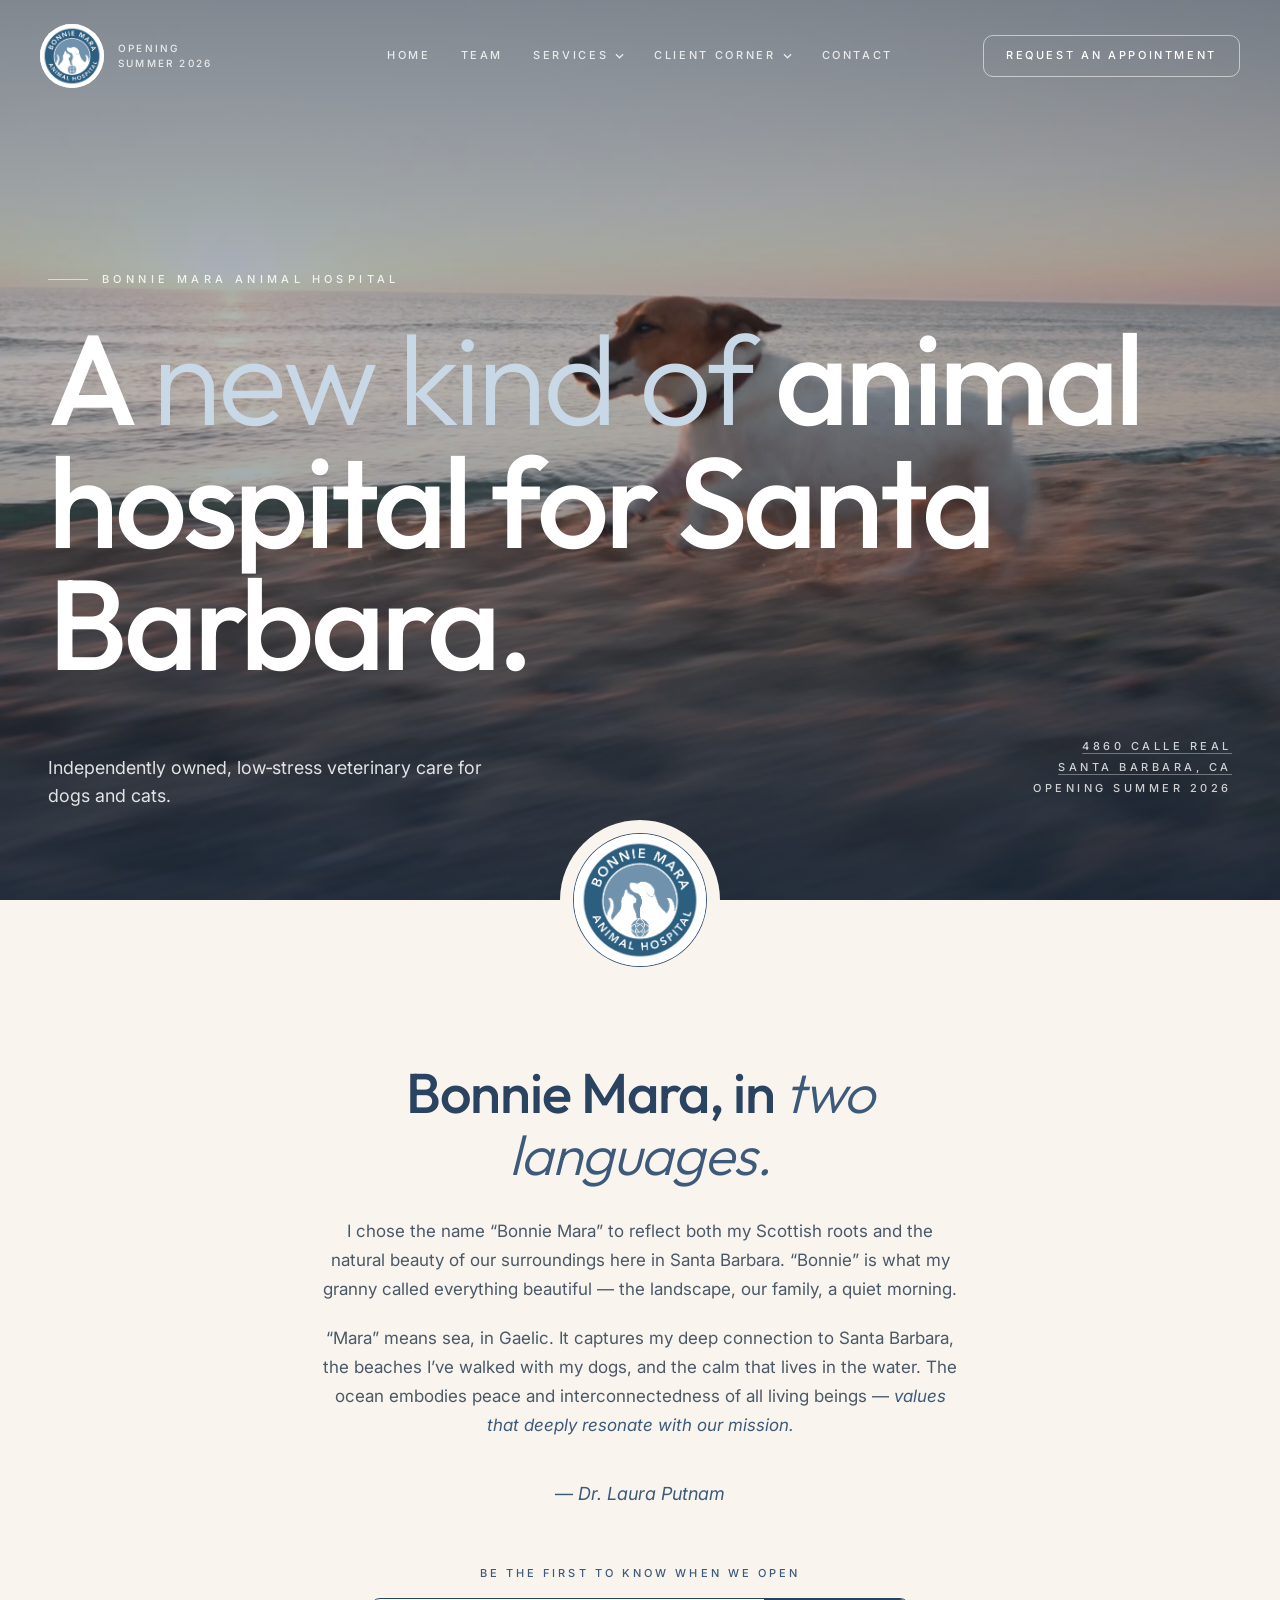
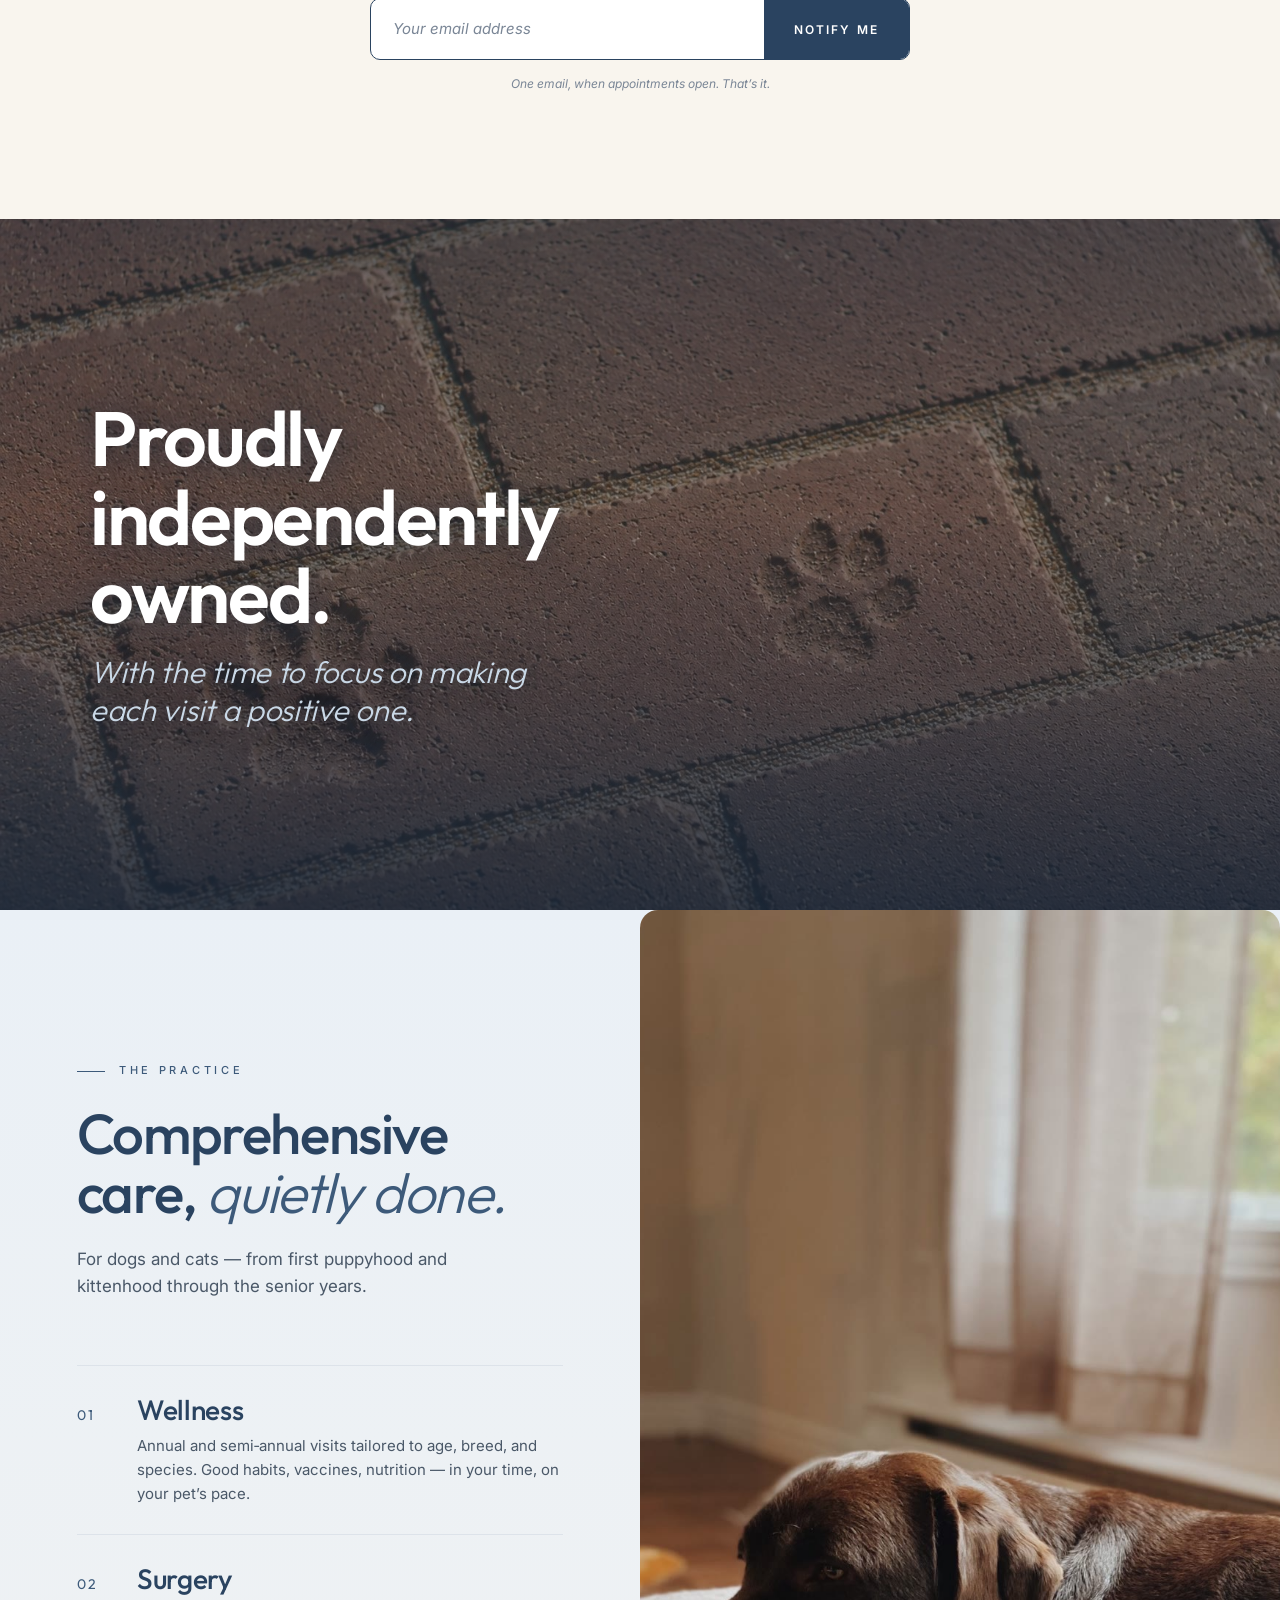
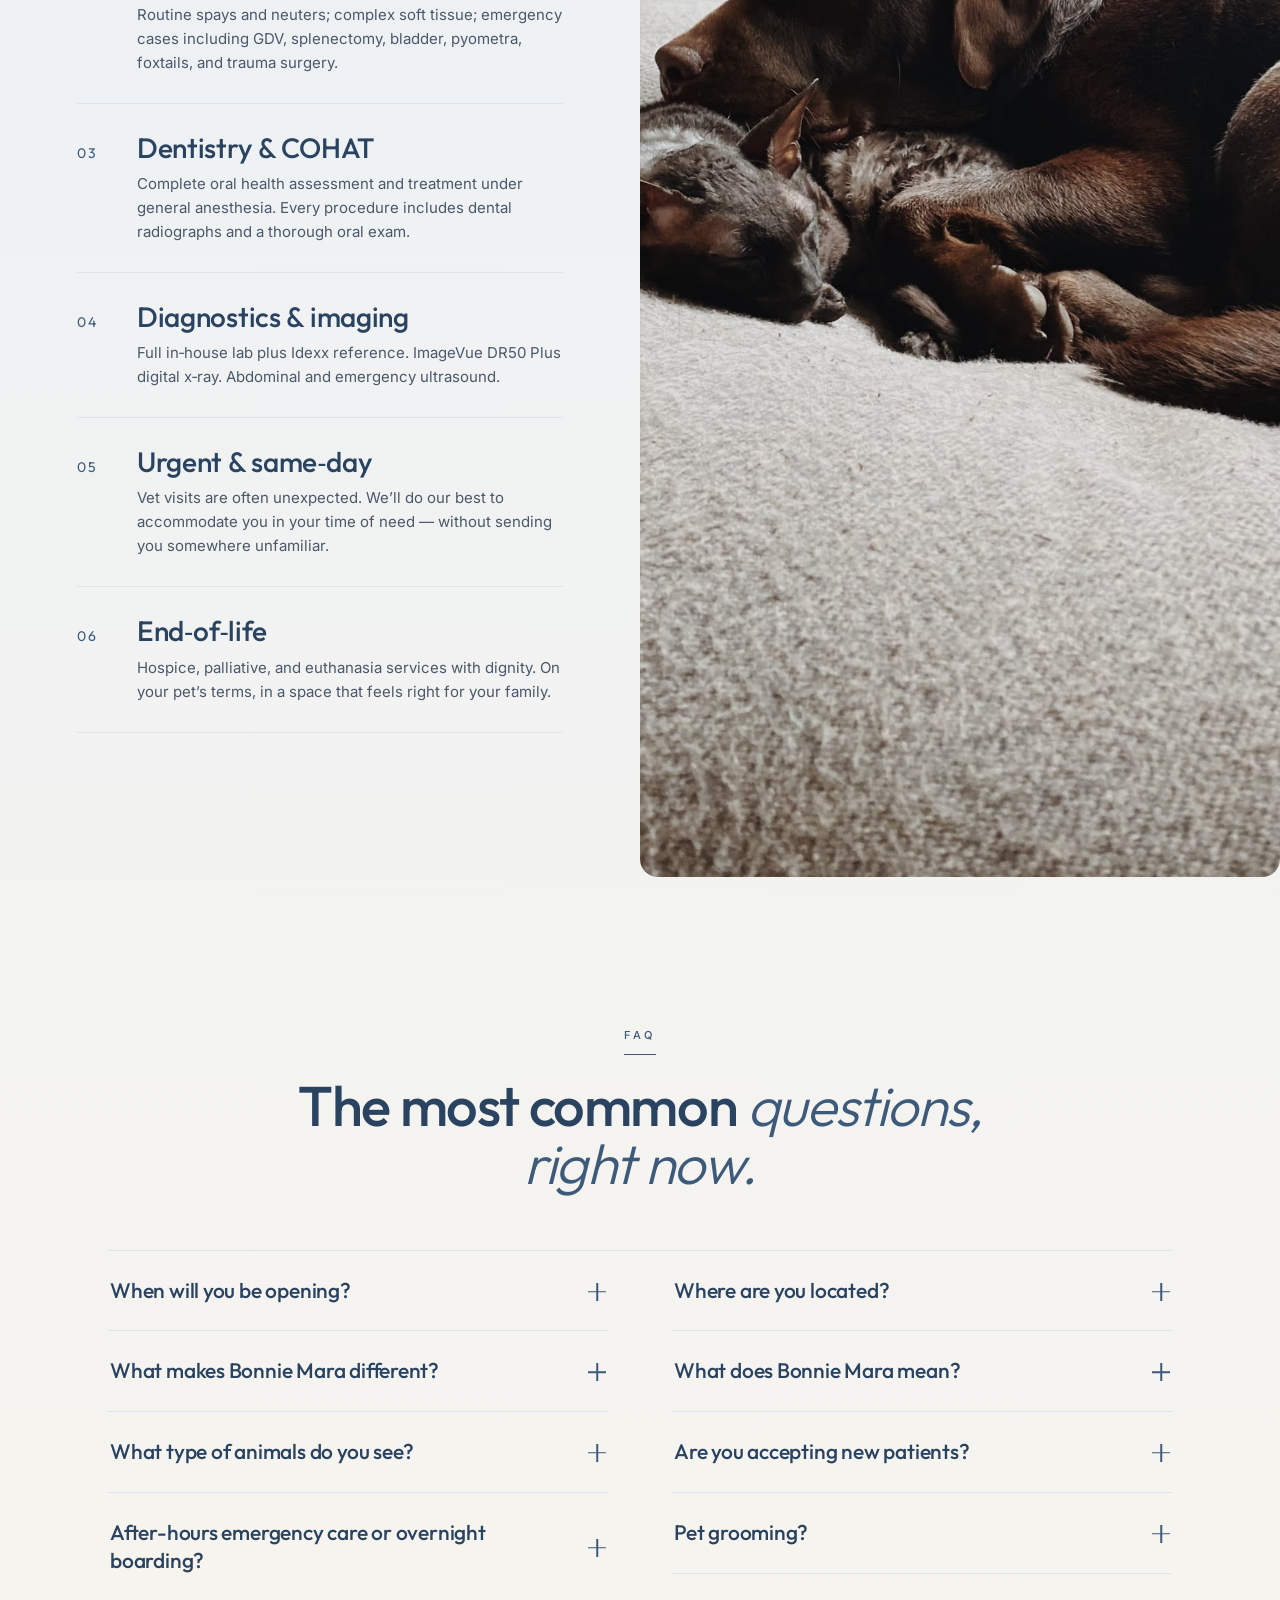
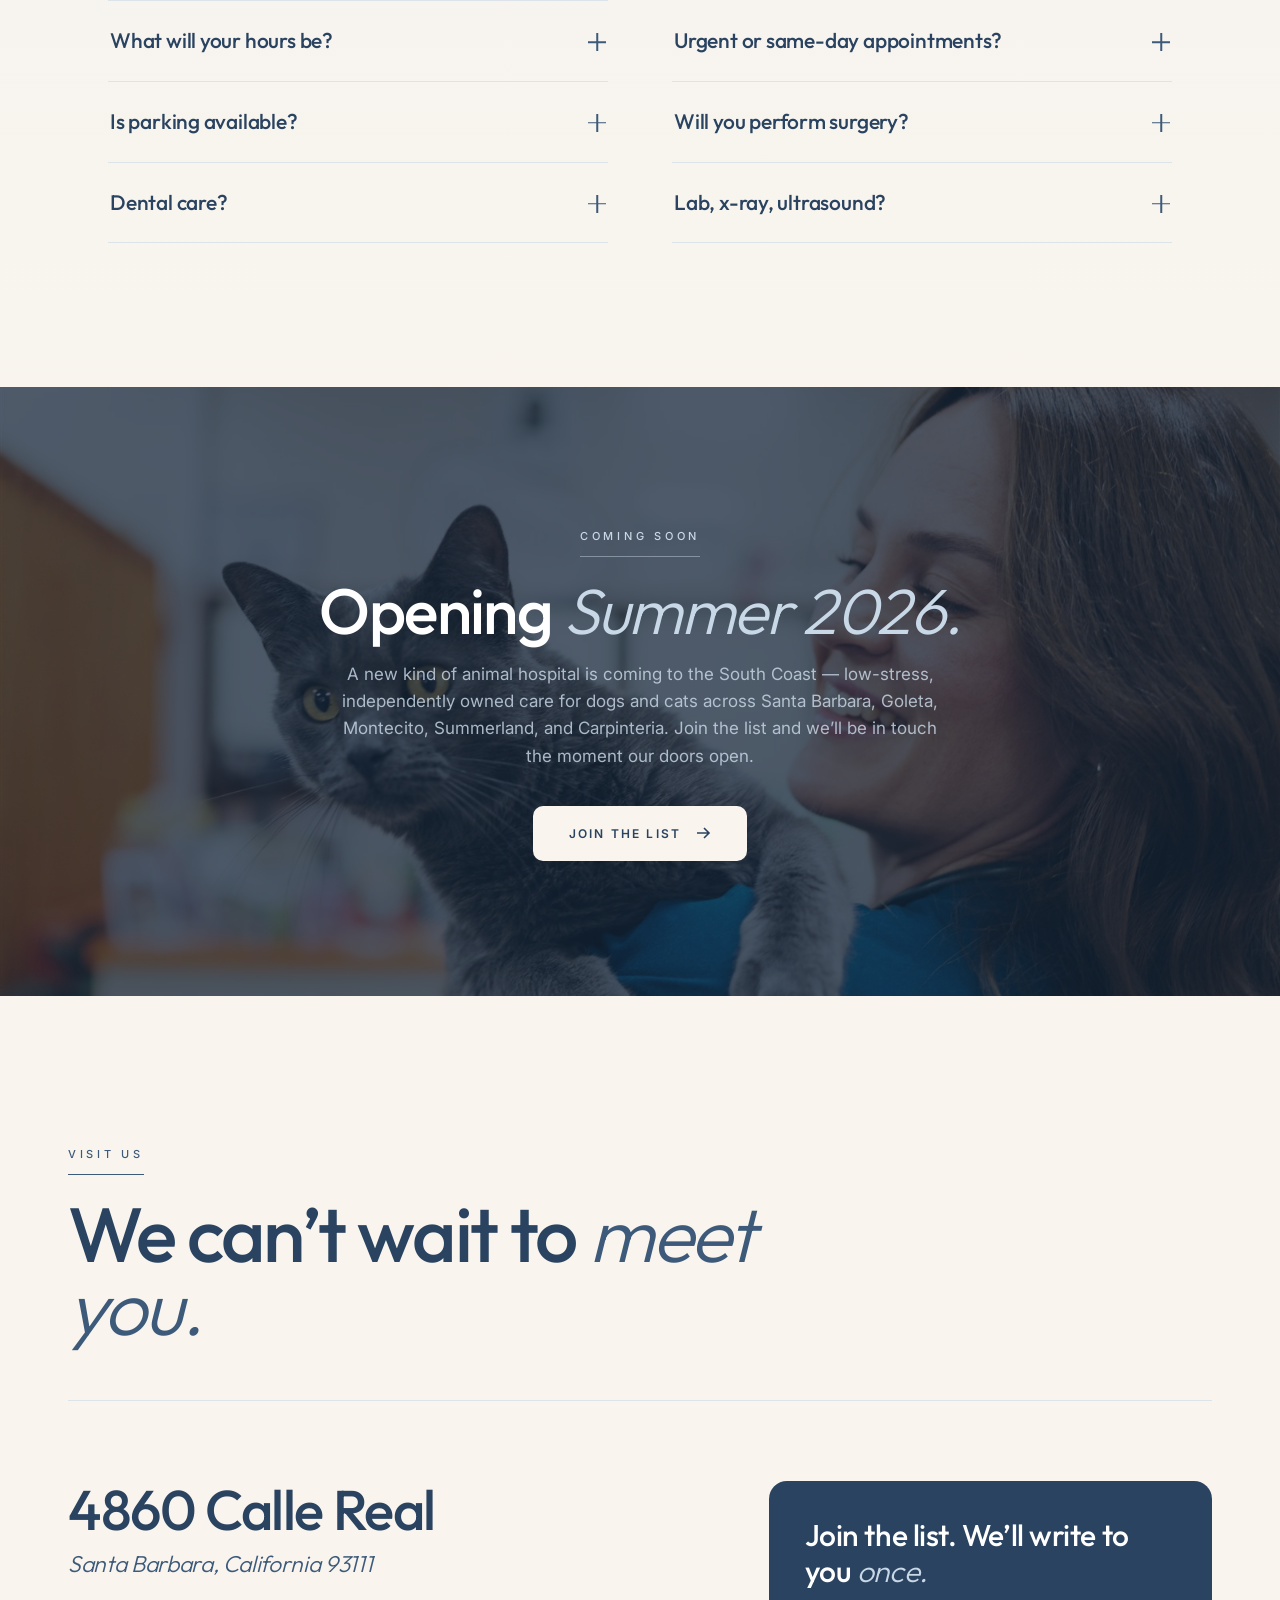
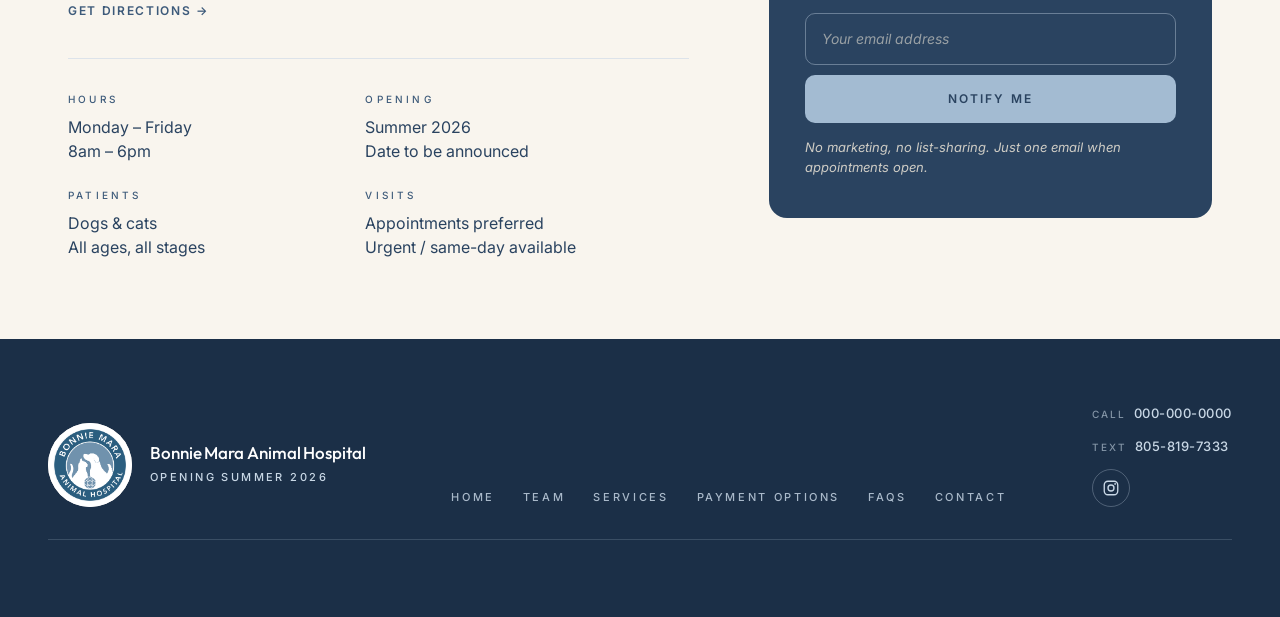
==== commit 74a8d9b5: "staging: Contact as main nav item, contact.html video hero + nav fix, wellness dashes, dentistry bea" ====
--- a/index.html
+++ b/index.html
@@ -98,6 +98,7 @@
             <li><a href="#faqs">FAQs</a></li>
           </ul>
         </li>
+        <li><a href="contact.html">Contact</a></li>
       </ul>
     </nav>
 
@@ -130,6 +131,7 @@
             <li><a href="#faqs">FAQs</a></li>
           </ul>
         </li>
+        <li><a href="contact.html">Contact</a></li>
       </ul>
       <div class="mobile-contact">
         <a class="btn-apply" href="contact.html">Request an appointment</a>
--- a/assets/css/site.css
+++ b/assets/css/site.css
@@ -1548,21 +1548,57 @@
 /* ============================================================
    Service pages (wellness.html and future service pages)
    ============================================================ */
-.service-hero { min-height: clamp(420px, 62vh, 620px); }
+.service-hero { min-height: clamp(440px, 64vh, 640px); }
+/* Lift the hero title so the overlap card has room beneath it */
+.service-hero .inner { padding-bottom: clamp(140px, 20vh, 230px); }
 
 .svc-wrap { max-width: 1180px; margin: 0 auto; padding: 0 48px; }
 
-.svc-intro { background: var(--cream); padding: clamp(56px, 9vh, 104px) 0 clamp(6px, 2vh, 14px); }
+/* Intro = a cream card that overlaps up into the bottom of the hero */
+.svc-intro { background: var(--cream); padding: 0 0 clamp(96px, 14vh, 180px); }
+.svc-intro .svc-wrap { max-width: 1440px; padding: 0 clamp(40px, 6vw, 88px); }
+.svc-intro-card {
+  position: relative;
+  z-index: 3;
+  margin-top: clamp(-112px, -10vh, -66px);
+  max-width: 880px;
+  background: var(--cream-paper);
+  border: 1px solid var(--paper-line);
+  border-radius: var(--radius-lg);
+  padding: clamp(34px, 4.5vw, 60px) clamp(30px, 4.5vw, 66px);
+  box-shadow: 0 34px 90px rgba(20, 36, 56, 0.20);
+}
+.svc-intro .eyebrow { margin: 0 0 20px; }
 .svc-intro .lead {
   font-family: var(--display);
   font-weight: 400;
-  font-size: clamp(23px, 3.1vw, 38px);
-  line-height: 1.3;
-  letter-spacing: -0.015em;
+  font-size: clamp(24px, 2.9vw, 38px);
+  line-height: 1.26;
+  letter-spacing: -0.02em;
   color: var(--ink-deep);
   max-width: 30ch;
   margin: 0;
-}
+  text-wrap: balance;
+}
+.svc-intro .lead .light { font-weight: 300; font-style: italic; color: var(--ink); }
+@media (max-width: 720px) {
+  .svc-intro-card { margin-top: clamp(-67px, -8vh, -39px); padding: clamp(28px, 7vw, 40px); }
+}
+
+/* Gentle load/scroll stagger (only active when .reveal is animating;
+   under prefers-reduced-motion .reveal is forced still, so these no-op). */
+.careers-hero .inner > *.reveal { transition-delay: 70ms; }
+.careers-hero .inner > *:first-child.reveal { transition-delay: 0ms; }
+.svc-intro .svc-wrap > *:nth-child(2).reveal { transition-delay: 100ms; }
+.svc-split-list li:nth-child(2).reveal { transition-delay: 90ms; }
+.svc-darklist li:nth-child(2).reveal { transition-delay: 70ms; }
+.svc-darklist li:nth-child(3).reveal { transition-delay: 140ms; }
+.svc-darklist li:nth-child(4).reveal { transition-delay: 210ms; }
+.svc-darklist li:nth-child(5).reveal { transition-delay: 280ms; }
+/* Dentistry treatment-journey ("Our approach") — each step reveals as its own beat */
+.dn-step:nth-child(2).reveal { transition-delay: 90ms; }
+.dn-step:nth-child(3).reveal { transition-delay: 180ms; }
+.dn-step:nth-child(4).reveal { transition-delay: 270ms; }
 
 .svc-section { background: var(--cream); padding: clamp(36px, 6vh, 64px) 0 clamp(72px, 11vh, 130px); }
 .svc-block {
@@ -1646,11 +1682,12 @@
 
 /* Titers callout */
 .svc-note {
-  margin-top: 24px;
-  background: var(--mist);
-  border-left: 3px solid var(--sea);
-  border-radius: 0 var(--radius) var(--radius) 0;
-  padding: 22px 26px;
+  margin-top: 28px;
+  background: none;
+  border: none;
+  border-top: 1px solid var(--paper-line);
+  border-radius: 0;
+  padding: 26px 0 0;
 }
 .svc-note h3 {
   font-family: var(--display);
@@ -1676,15 +1713,17 @@
   font-size: 16px;
   line-height: 1.4;
   color: var(--ink-deep);
-  padding-left: 28px;
-}
+  padding-left: 22px;
+}
+/* dash marker to match the diagnostics X-ray reasons list */
 .svc-list li::before {
-  content: '\2713';
+  content: '';
   position: absolute;
   left: 0;
-  top: -1px;
-  color: var(--ink);
-  font-weight: 700;
+  top: 0.62em;
+  width: 11px;
+  height: 1px;
+  background: var(--ink);
 }
 
 /* Closing CTA band */
@@ -2161,6 +2200,93 @@
 }
 
 /* ============================================================
+   SURGERY (surgery.html) — riffs on homepage elements:
+   pull-quote band + split list/image + dark numbered band.
+   A distinct rhythm from the wellness thumbnail list.
+   ============================================================ */
+
+/* Pull-quote band (riffs homepage .quote) */
+/* Sticky-parallax pull-quote: fixed background image + quote pinned while it scrolls.
+   Pure CSS, so it shows even with OS "Reduce Motion" on. */
+.svc-quote {
+  position: relative;
+  isolation: isolate;
+  background-color: var(--ink-night);
+  background-image: url('../images/dog-cat-sleeping.jpg');
+  background-size: cover;
+  background-position: center 42%;
+  background-attachment: fixed;
+  color: var(--cream);
+  min-height: 150vh;
+  padding: 0;
+}
+.svc-quote::before {
+  content: '';
+  position: absolute; inset: 0;
+  background: rgba(20, 36, 56, 0.58);
+  z-index: 0;
+}
+.svc-quote .svc-wrap {
+  position: sticky;
+  top: 0;
+  z-index: 1;
+  min-height: 100vh;
+  display: flex;
+  align-items: center;
+}
+@media (max-width: 720px) {
+  .svc-quote {
+    background-attachment: scroll;
+    min-height: auto;
+    padding: clamp(80px, 14vh, 130px) 0;
+  }
+  .svc-quote .svc-wrap { position: static; min-height: 0; display: block; }
+}
+.svc-quote .quote-text { font-family: var(--display); color: #FFFFFF; margin: 0; max-width: 42ch; text-shadow: 0 2px 28px rgba(20,36,56,0.55); }
+.svc-quote .quote-text .lead { display: block; font-weight: 600; font-size: clamp(38px,5.4vw,76px); line-height: 1.03; letter-spacing: -0.03em; max-width: 16ch; }
+.svc-quote .quote-text .light { display: block; font-weight: 300; font-style: italic; font-size: clamp(19px,2.3vw,30px); line-height: 1.28; letter-spacing: -0.01em; color: var(--sea-pale); max-width: 40ch; margin: 0.55em 0 0; }
+
+/* Split: numbered list + tall image (riffs homepage .services-grid) */
+.svc-split { background: var(--cream); }
+.svc-split-grid { max-width: 1440px; margin: 0 auto; display: grid; grid-template-columns: 1fr 1fr; }
+.svc-split-col { padding: clamp(72px,13vh,150px) clamp(40px,6vw,88px); align-self: center; }
+.svc-split-head .eyebrow { margin: 0 0 18px; }
+.svc-split-head h2 { font-family: var(--display); font-weight: 500; font-size: clamp(32px,4vw,56px); line-height: 1.05; letter-spacing: -0.025em; color: var(--ink-deep); margin: 0 0 40px; max-width: 16ch; }
+.svc-split-head h2 .light { font-weight: 300; font-style: italic; color: var(--ink); }
+.svc-split-list { list-style: none; padding: 0; margin: 0; }
+.svc-split-list li { display: grid; grid-template-columns: 40px 1fr; column-gap: 22px; padding: 26px 0; border-top: 1px solid var(--paper-line); align-items: baseline; }
+.svc-split-list li:last-child { border-bottom: 1px solid var(--paper-line); }
+.svc-split-list .num { font-family: var(--display); font-size: 14px; letter-spacing: 0.16em; color: var(--ink); padding-top: 6px; }
+.svc-split-list h3 { font-family: var(--display); font-weight: 500; font-size: clamp(21px,2.2vw,28px); line-height: 1.15; color: var(--ink-deep); margin: 0 0 8px; }
+.svc-split-list p { font-family: var(--sans); font-size: 16px; line-height: 1.65; color: var(--muted); margin: 0; }
+.svc-split-media { position: relative; min-height: 540px; overflow: hidden; }
+.svc-split-media img { position: absolute; inset: 0; width: 100%; height: 100%; object-fit: cover; object-position: center 45%; }
+.svc-split-prose p { font-family: var(--sans); font-size: 17px; line-height: 1.75; color: var(--muted); margin: 0 0 18px; max-width: 54ch; }
+.svc-split-prose p:last-child { margin-bottom: 0; }
+
+/* Dark numbered band (riffs homepage opening band) */
+.svc-darkband { background: var(--ink-night); color: #FFFFFF; padding: clamp(72px,13vh,150px) 0; }
+.svc-darkband-head { max-width: 62ch; margin: 0 0 clamp(40px,6vh,64px); }
+.svc-darkband-head .eyebrow { color: var(--sea-pale); margin: 0 0 20px; }
+.svc-darkband-head .eyebrow::before, .svc-darkband-head .eyebrow::after { background: var(--sea-pale); }
+.svc-darkband-head h2 { font-family: var(--display); font-weight: 500; font-size: clamp(30px,4.2vw,56px); line-height: 1.0; letter-spacing: -0.03em; color: #FFFFFF; margin: 0 0 18px; max-width: 18ch; }
+.svc-darkband-head h2 .light { font-weight: 300; font-style: italic; color: var(--sea-pale); }
+.svc-darkband-head p { font-family: var(--sans); font-size: 17px; line-height: 1.65; color: rgba(233,240,247,0.86); margin: 0; max-width: 62ch; }
+.svc-darklist { list-style: none; padding: 0; margin: 0; display: grid; grid-template-columns: 1fr 1fr; column-gap: clamp(36px,5vw,80px); }
+.svc-darklist li { display: grid; grid-template-columns: 44px 1fr; column-gap: 20px; padding: 28px 0; border-top: 1px solid rgba(201,216,230,0.18); align-items: baseline; }
+.svc-darklist .num { font-family: var(--display); font-size: 15px; letter-spacing: 0.14em; color: var(--sea-pale); padding-top: 6px; }
+.svc-darklist h3 { font-family: var(--display); font-weight: 500; font-size: clamp(20px,2vw,26px); line-height: 1.15; color: #FFFFFF; margin: 0 0 8px; }
+.svc-darklist p { font-family: var(--sans); font-size: 15px; line-height: 1.6; color: rgba(233,240,247,0.86); margin: 0; }
+
+@media (max-width: 920px) {
+  .svc-split-grid { grid-template-columns: 1fr; }
+  .svc-split-col { padding: clamp(56px,9vh,90px) 24px; }
+  .svc-split-media { min-height: 360px; order: -1; }
+  .svc-darklist { grid-template-columns: 1fr; }
+  .svc-quote { padding: clamp(72px,12vh,120px) 0; }
+}
+
+/* ============================================================
    DENTISTRY (dentistry.html) — editorial + stat + treatment journey
    Distinct: reads top-to-bottom like a story with a big stat and a
    connected numbered timeline, not a card grid or a list.
@@ -2176,7 +2302,25 @@
 .dn-editorial p { font-family: var(--sans); font-size: 17px; line-height: 1.75; color: var(--muted); margin: 0 0 18px; max-width: 64ch; }
 .dn-editorial p:last-child { margin-bottom: 0; }
 
-.dn-stat { background: var(--ink-night); color: #FFFFFF; padding: clamp(64px, 11vh, 124px) 0; }
+/* Periodontal stat = the dentistry sticky-parallax moment (CSS-only, shows w/ Reduce Motion on) */
+.dn-stat {
+  position: relative;
+  isolation: isolate;
+  background-color: var(--ink-night);
+  background-image: url('../images/brick-wall.jpg');
+  background-size: cover;
+  background-position: center 45%;
+  background-attachment: fixed;
+  color: #FFFFFF;
+  min-height: 150vh;
+  padding: 0;
+}
+.dn-stat::before { content: ''; position: absolute; inset: 0; background: rgba(20, 36, 56, 0.66); z-index: 0; }
+.dn-stat .svc-wrap { position: sticky; top: 0; z-index: 1; min-height: 100vh; display: flex; align-items: center; }
+@media (max-width: 720px) {
+  .dn-stat { background-attachment: scroll; min-height: auto; padding: clamp(80px, 14vh, 130px) 0; }
+  .dn-stat .svc-wrap { position: static; min-height: 0; display: block; }
+}
 .dn-stat-grid { display: grid; grid-template-columns: 0.8fr 1.2fr; gap: clamp(36px, 6vw, 88px); align-items: center; }
 .dn-stat-fig {
   font-family: var(--display); font-weight: 300;
@@ -2260,7 +2404,7 @@
 .dn-panel-card p:last-child { margin-bottom: 0; }
 
 .dn-tip { background: var(--cream); padding: 0 0 clamp(72px, 12vh, 140px); }
-.dn-tip-card { background: var(--mist); border-radius: var(--radius-lg); border-left: 3px solid var(--sea); padding: clamp(32px, 4vw, 52px); }
+.dn-tip-card { background: none; border: none; border-top: 1px solid var(--paper-line); border-radius: 0; padding: clamp(34px, 4.5vw, 56px) 0 0; }
 .dn-tip-card .eyebrow { margin: 0 0 16px; }
 .dn-tip-card h2 {
   font-family: var(--display); font-weight: 500;
@@ -2334,6 +2478,37 @@
   .dx-cards, .dx-sub { grid-template-columns: 1fr; }
 }
 
+/* Diagnostics imaging — de-boxed editorial (no card borders/fills) */
+.dx-card { background: transparent; border: none; border-radius: 0; padding: clamp(36px, 6vh, 64px) 0 0; }
+.dx-card.wide + .dx-card.wide { border-top: 1px solid var(--paper-line); }
+.dx-card.feature { background: transparent; color: inherit; }
+.dx-card.feature h3 { color: var(--ink-deep); }
+.dx-card.feature p { color: var(--muted); }
+.dx-card.feature .dx-tags-lead { color: var(--ink); }
+.dx-card.feature .dx-tags li { background: var(--mist); border-color: var(--paper-line); color: var(--ink-deep); }
+.dx-subcard { background: transparent; border: none; border-top: 1px solid var(--paper-line); border-radius: 0; padding: clamp(18px, 2vw, 24px) 0 0; }
+
+/* multi-paragraph spacing inside split list items */
+.svc-split-list p + p { margin-top: 14px; }
+
+/* Diagnostics imaging — dark immersive band variant */
+.dx-section.dx-dark { background: var(--ink-night); }
+.dx-dark .dx-group-head .eyebrow { color: var(--sea-pale); }
+.dx-dark .dx-group-head .eyebrow::before, .dx-dark .dx-group-head .eyebrow::after { background: var(--sea-pale); }
+.dx-dark .dx-group-head h2 { color: #FFFFFF; }
+.dx-dark .dx-group-head h2 .light { color: var(--sea-pale); }
+.dx-dark .dx-card.wide + .dx-card.wide { border-top-color: rgba(201, 216, 230, 0.18); }
+.dx-dark .dx-card h3, .dx-dark .dx-card.feature h3 { color: #FFFFFF; }
+.dx-dark .dx-card p, .dx-dark .dx-card.feature p { color: rgba(233, 240, 247, 0.86); }
+.dx-dark .dx-tags-lead, .dx-dark .dx-card.feature .dx-tags-lead { color: var(--sea-pale); }
+/* de-glassed: reasons as a clean dashed 2-col list, no pills */
+.dx-dark .dx-tags, .dx-dark .dx-card.feature .dx-tags { display: grid; grid-template-columns: repeat(2, minmax(0, 1fr)); gap: 13px 40px; max-width: 760px; }
+.dx-dark .dx-tags li, .dx-dark .dx-card.feature .dx-tags li { background: none; border: none; border-radius: 0; padding: 0 0 0 22px; position: relative; font-family: var(--sans); font-size: 15px; line-height: 1.45; color: rgba(233, 240, 247, 0.9); }
+.dx-dark .dx-tags li::before { content: ''; position: absolute; left: 0; top: 0.64em; width: 11px; height: 1px; background: var(--sea); }
+.dx-dark .dx-subcard { border-top-color: rgba(201, 216, 230, 0.18); }
+.dx-dark .dx-subcard h4 { color: #FFFFFF; }
+.dx-dark .dx-subcard p { color: rgba(233, 240, 247, 0.82); }
+
 /* ============================================================
    END-OF-LIFE (end-of-life.html) — quiet editorial
    Distinct: restraint IS the design — spacious centered single column,
@@ -2364,22 +2539,65 @@
   line-height: 1.8; color: var(--muted); margin: 0 auto; max-width: 60ch;
 }
 
-.eol-band { position: relative; height: clamp(360px, 56vh, 560px); overflow: hidden; background: var(--ink-night); }
-.eol-band img { position: absolute; inset: 0; width: 100%; height: 100%; object-fit: cover; object-position: center 40%; }
-.eol-band::after { content: ''; position: absolute; inset: 0; background: rgba(27, 47, 71, 0.34); }
-
-.eol-closer { background: linear-gradient(to bottom, var(--mist), var(--cream)); text-align: center; padding: clamp(72px, 12vh, 140px) 0; }
-.eol-closer .eyebrow { margin: 0 0 22px; }
+/* Calm visual breath — fixed-background parallax (CSS-only, shows w/ Reduce Motion on) */
+.eol-band {
+  position: relative;
+  height: clamp(420px, 68vh, 640px);
+  background-color: var(--ink-night);
+  background-image: url('../images/dog-cat-sleeping.jpg');
+  background-size: cover;
+  background-position: center 40%;
+  background-attachment: fixed;
+}
+.eol-band::after { content: ''; position: absolute; inset: 0; background: rgba(27, 47, 71, 0.30); }
+@media (max-width: 720px) {
+  .eol-band { background-attachment: scroll; height: clamp(320px, 48vh, 440px); }
+}
+
+/* Soft closer = image band + soft scrim */
+.eol-closer {
+  position: relative;
+  isolation: isolate;
+  background-color: var(--ink-night);
+  background-image: url('../images/hero-bmah-poster.jpg');
+  background-size: cover;
+  background-position: center 42%;
+  text-align: center;
+  padding: clamp(96px, 16vh, 180px) 0;
+}
+.eol-closer::before { content: ''; position: absolute; inset: 0; background: rgba(20, 36, 56, 0.66); z-index: 0; }
+.eol-closer .svc-wrap { position: relative; z-index: 1; }
+.eol-closer .eyebrow { color: var(--sea-pale); margin: 0 0 22px; }
+.eol-closer .eyebrow::before, .eol-closer .eyebrow::after { background: var(--sea-pale); }
 .eol-closer h2 {
   font-family: var(--display); font-weight: 400;
   font-size: clamp(30px, 4.6vw, 60px);
   line-height: 1.08; letter-spacing: -0.03em;
-  color: var(--ink-deep); margin: 0 auto 16px; max-width: 20ch;
-}
-.eol-closer h2 .light { font-weight: 300; font-style: italic; color: var(--ink); }
-.eol-closer p { font-family: var(--sans); font-size: 17px; line-height: 1.7; color: var(--muted); max-width: 54ch; margin: 0 auto 36px; }
-.eol-closer .btn-apply { background: var(--ink-deep); color: #FFFFFF; }
-.eol-closer .btn-apply:hover { background: var(--ink-night); }
+  color: #FFFFFF; margin: 0 auto 16px; max-width: 20ch;
+  text-shadow: 0 2px 28px rgba(20, 36, 56, 0.5);
+}
+.eol-closer h2 .light { font-weight: 300; font-style: italic; color: var(--sea-pale); }
+.eol-closer p { font-family: var(--sans); font-size: 17px; line-height: 1.7; color: rgba(233, 240, 247, 0.92); max-width: 54ch; margin: 0 auto 36px; text-shadow: 0 1px 18px rgba(20, 36, 56, 0.45); }
+.eol-closer .btn-apply { background: #FFFFFF; color: var(--ink-deep); }
+.eol-closer .btn-apply:hover { background: var(--sea-pale); }
+
+/* Euthanasia + In-home = side-by-side 50/50 dark band, aligned to the page frame */
+.eol-twin { background: var(--ink-night); color: #FFFFFF; }
+.eol-twin-grid { max-width: 1440px; margin: 0 auto; padding: 0 clamp(40px, 6vw, 86px); display: grid; grid-template-columns: 1fr 1fr; }
+.eol-twin-col { padding: clamp(64px, 10vh, 130px) 0; }
+.eol-twin-col:first-child { padding-right: clamp(36px, 5vw, 72px); }
+.eol-twin-col:last-child { padding-left: clamp(36px, 5vw, 72px); border-left: 1px solid rgba(201, 216, 230, 0.18); }
+.eol-twin-col .eyebrow { color: var(--sea-pale); margin: 0 0 22px; }
+.eol-twin-col .eyebrow::before, .eol-twin-col .eyebrow::after { background: var(--sea-pale); }
+.eol-twin-col h2 { font-family: var(--display); font-weight: 500; font-size: clamp(32px, 3.6vw, 56px); line-height: 1.04; letter-spacing: -0.03em; color: #FFFFFF; margin: 0 0 24px; }
+.eol-twin-col h2 .light { font-weight: 300; font-style: italic; color: var(--sea-pale); }
+.eol-twin-col p { font-family: var(--sans); font-size: 17px; line-height: 1.72; color: rgba(233, 240, 247, 0.88); max-width: none; margin: 0; }
+@media (max-width: 860px) {
+  .eol-twin-grid { grid-template-columns: 1fr; padding: 0 clamp(24px, 6vw, 40px); }
+  .eol-twin-col:first-child { padding-right: 0; }
+  .eol-twin-col:last-child { padding-left: 0; border-left: none; border-top: 1px solid rgba(201, 216, 230, 0.18); padding-top: clamp(48px, 9vh, 90px); }
+  .eol-twin-col:first-child { padding-bottom: clamp(48px, 9vh, 90px); }
+}
 
 @media (max-width: 920px) {
   .eol-wrap-narrow { padding: 0 24px; }
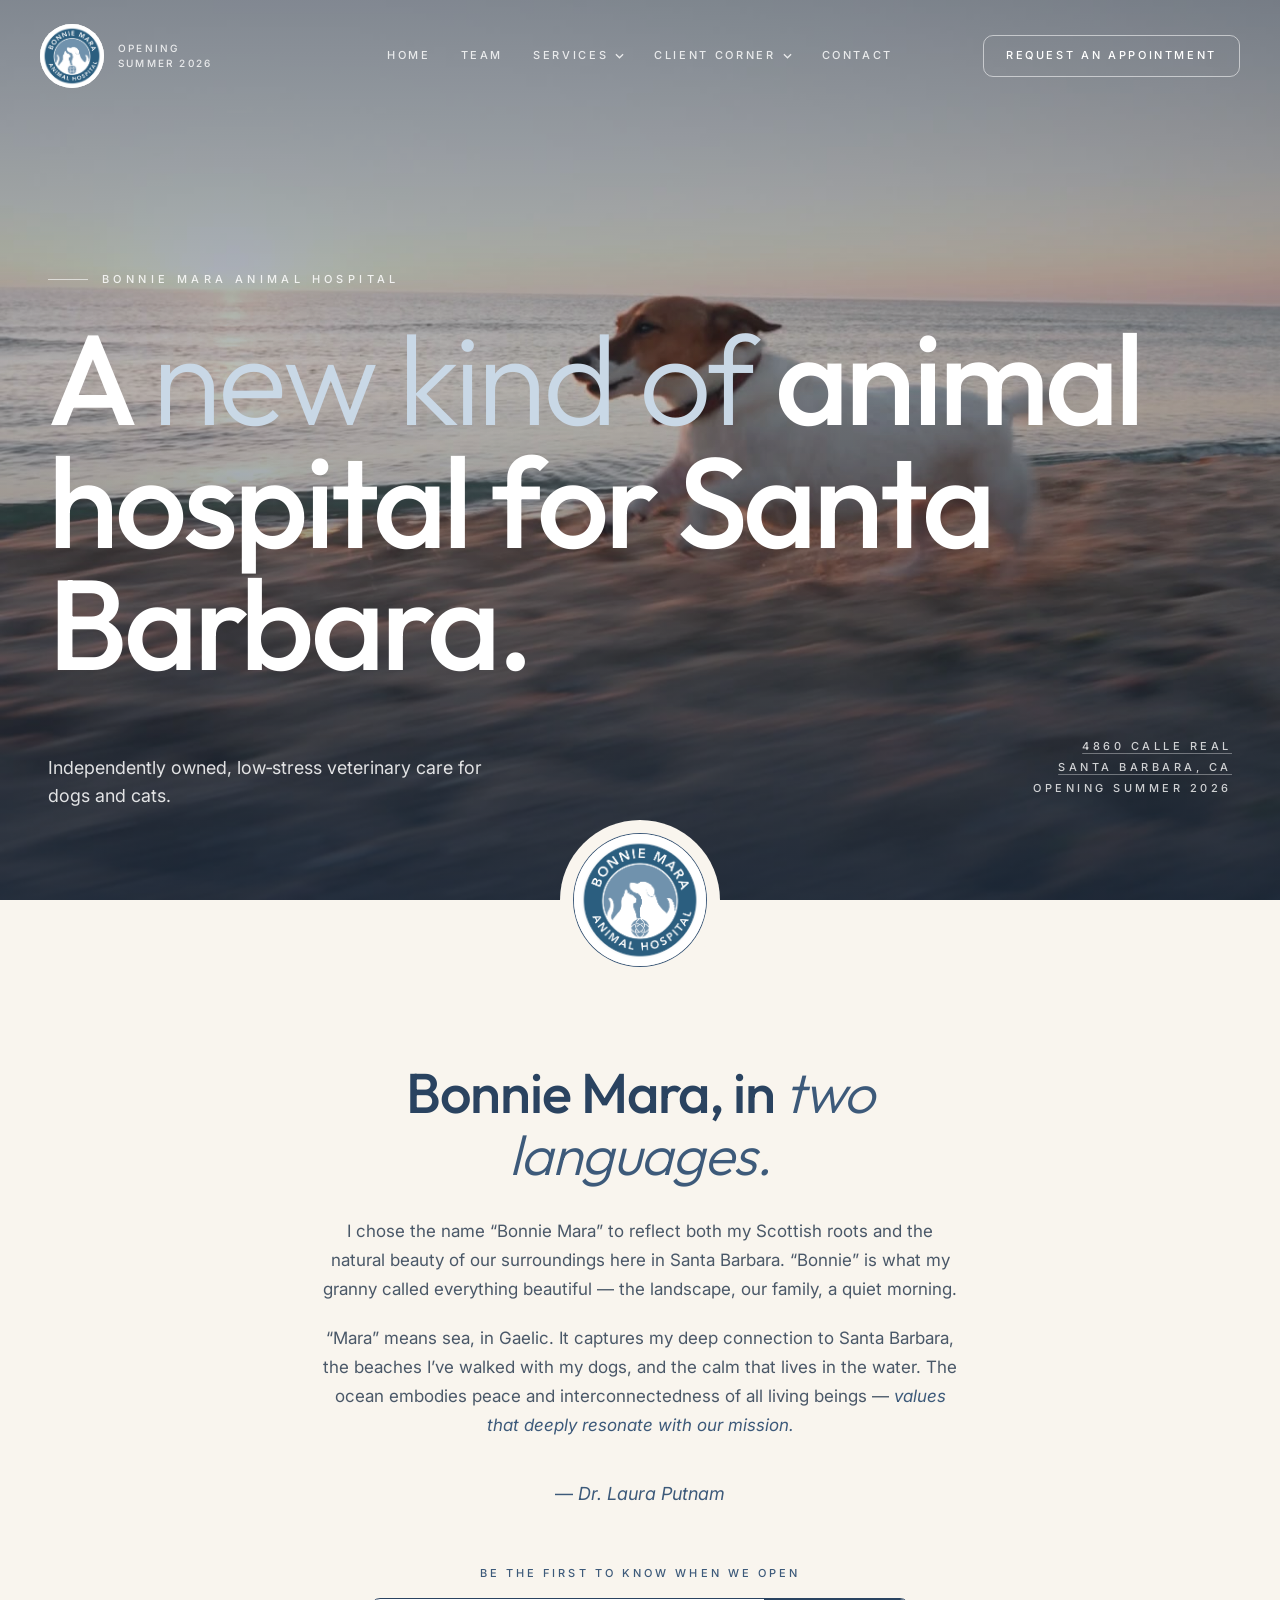
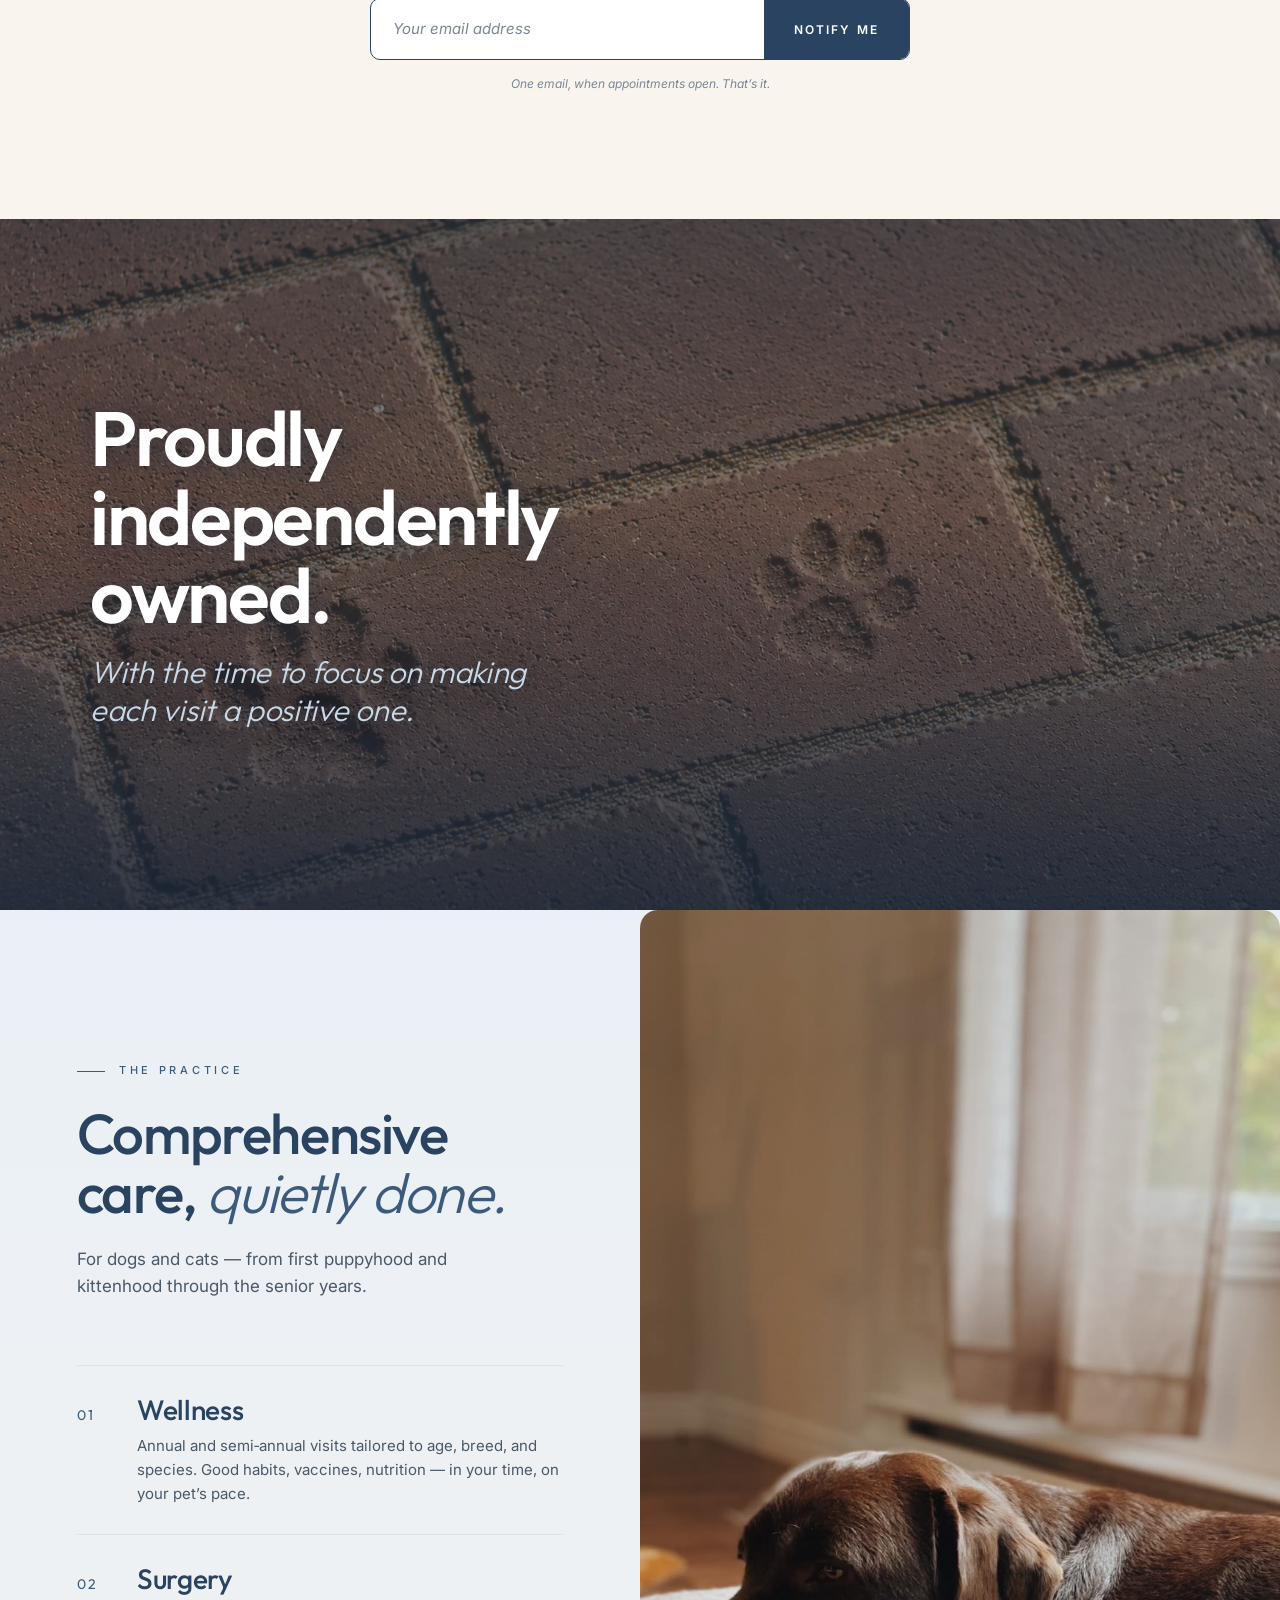
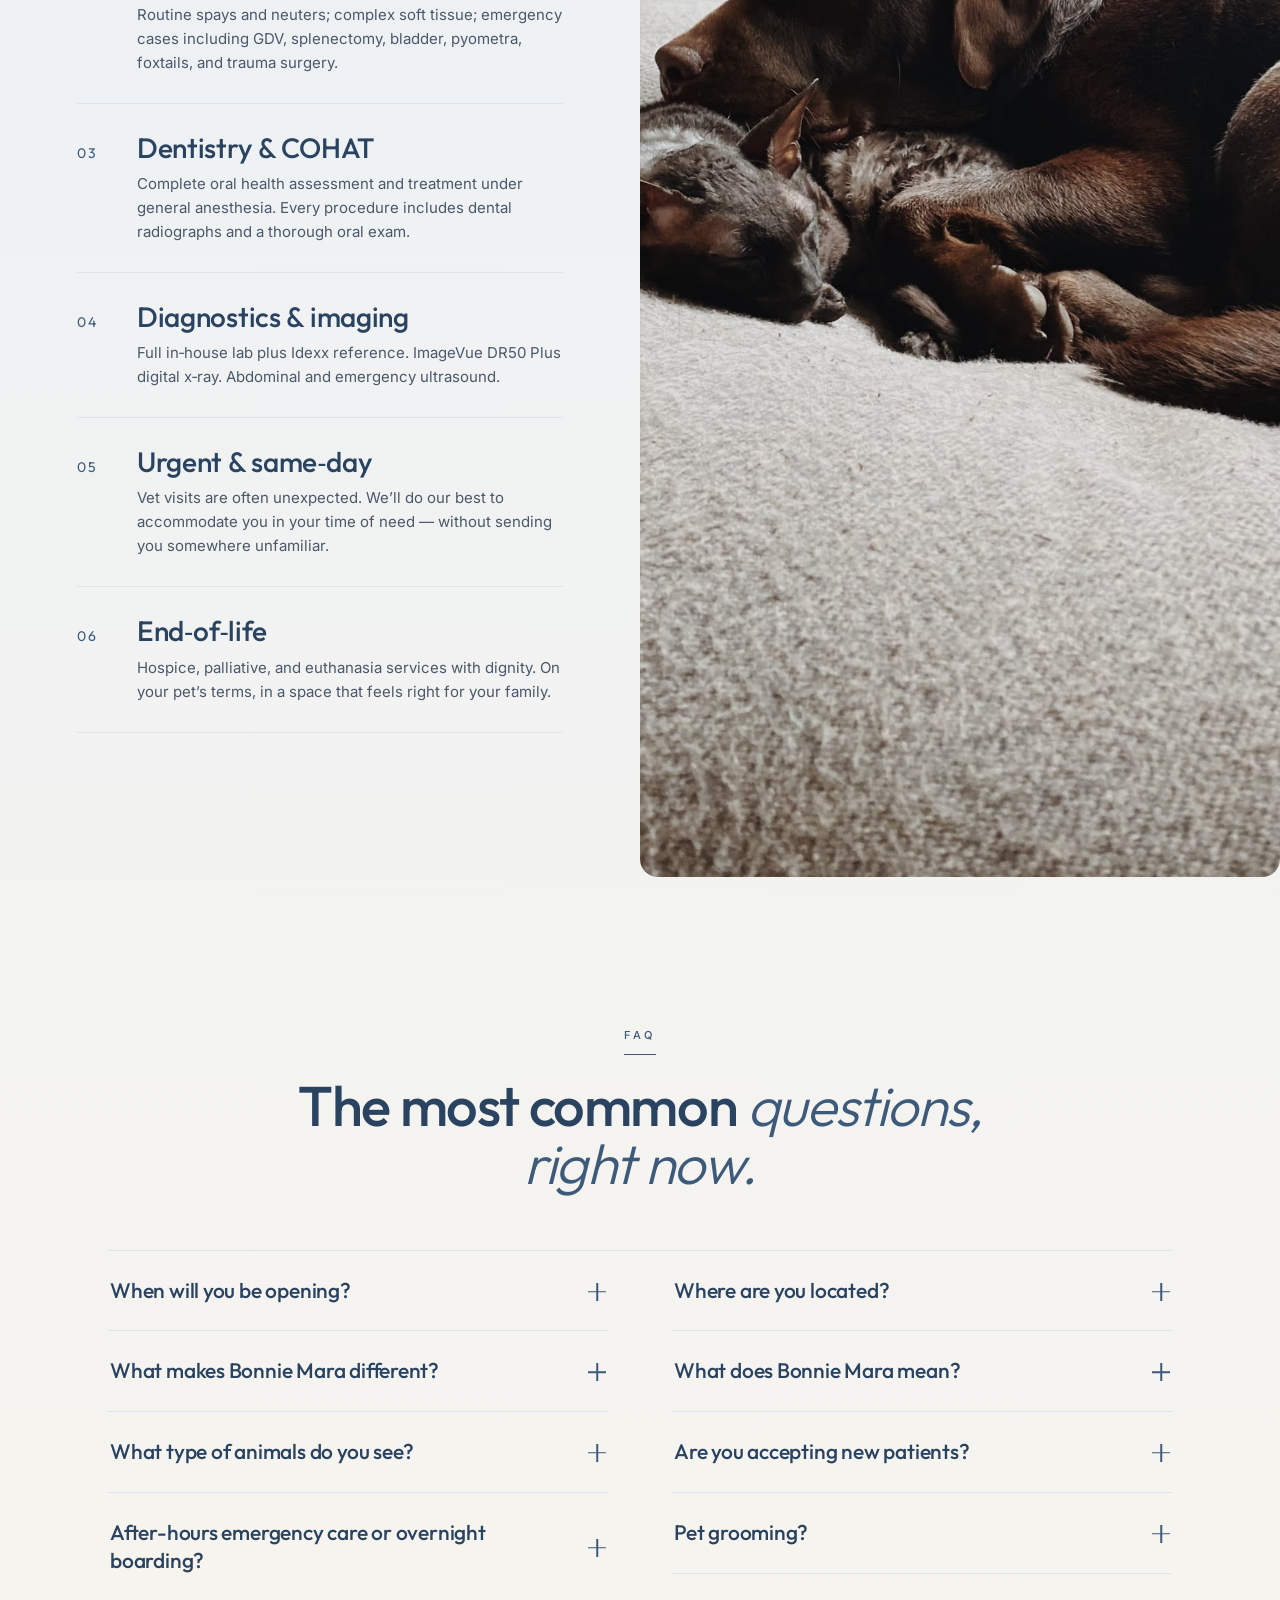
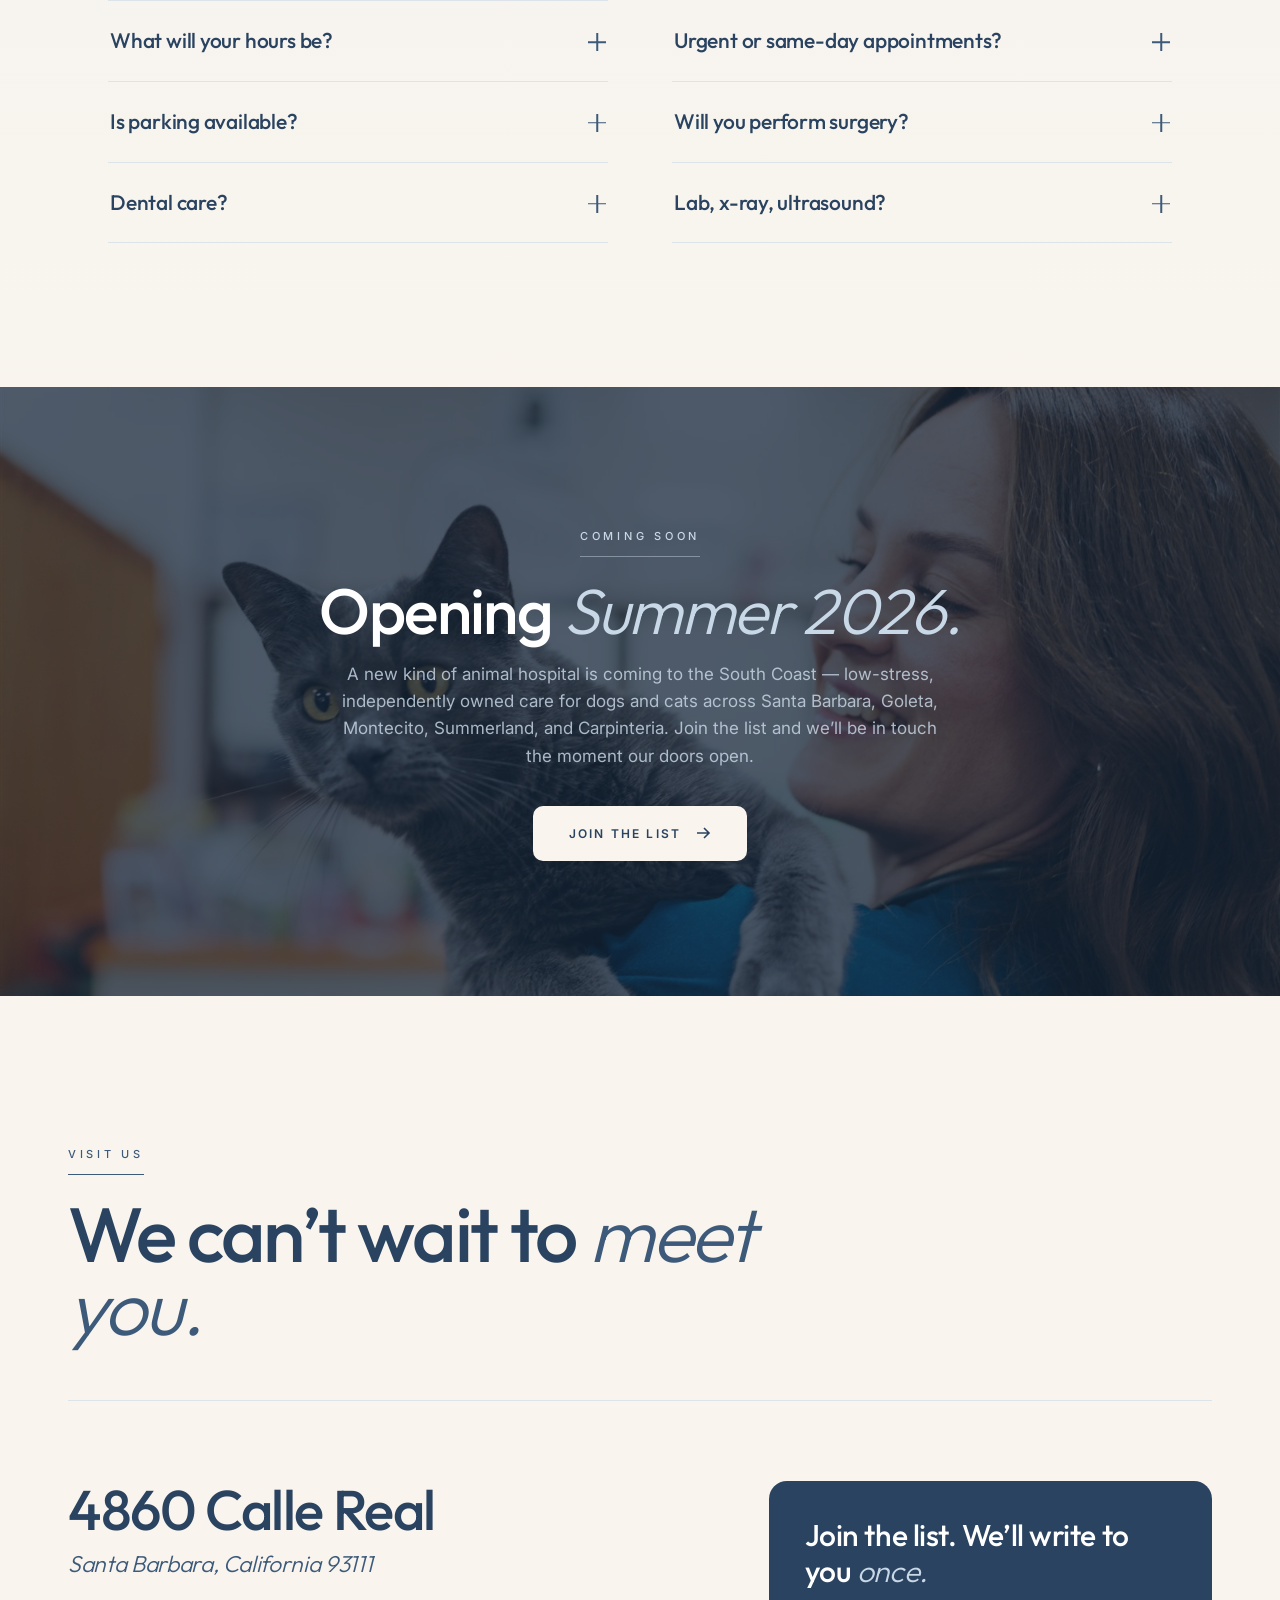
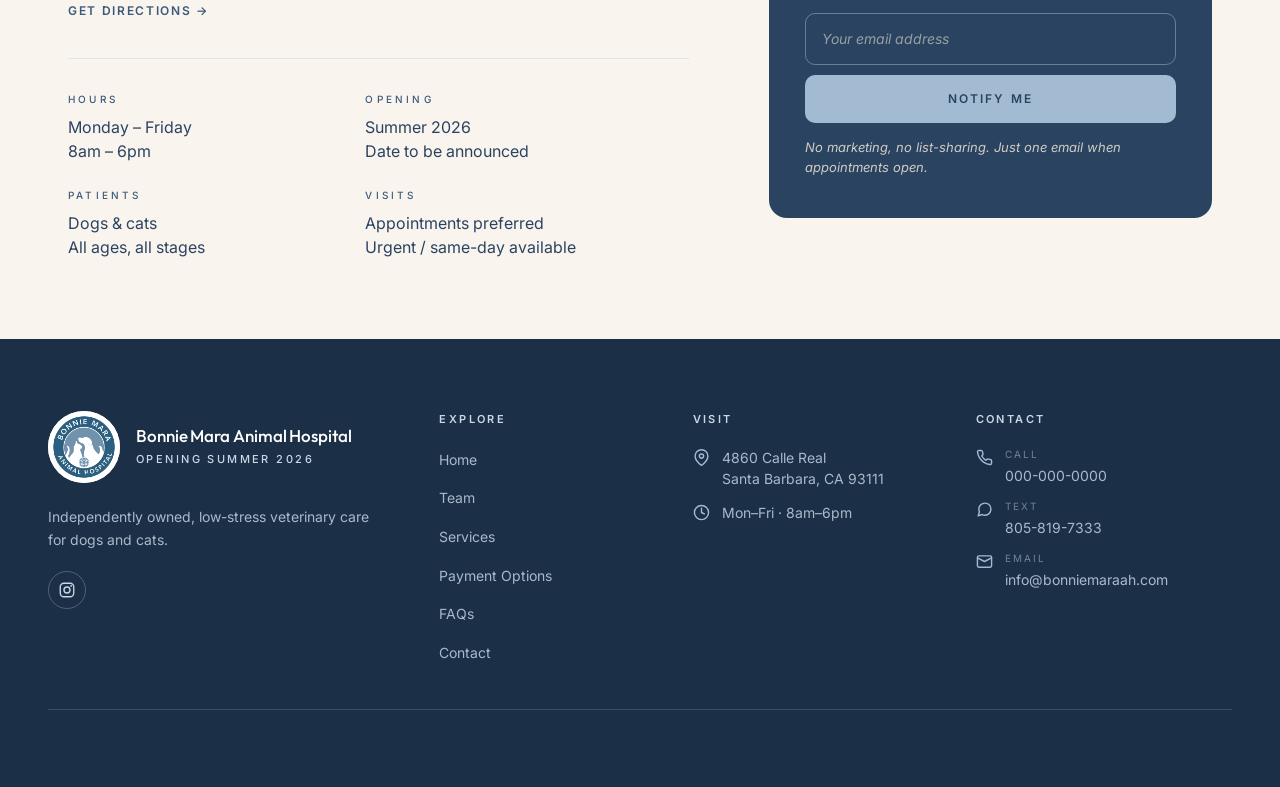
==== commit d3ad0a2e: "staging: footer rebuild, dentistry redesign, payment-options page, site-wide media de-dup, Feedbucke" ====
--- a/index.html
+++ b/index.html
@@ -65,6 +65,14 @@
       "closes": "18:00"
     }]
   }
+  </script>
+  <!-- Feedbucket -->
+  <script type="text/javascript">
+    (function(k) {
+        let s=document.createElement('script');s.defer=true;
+        s.src="https://cdn.feedbucket.app/assets/feedbucket.js";
+        s.dataset.feedbucket=k;document.head.appendChild(s);
+    })('s0t0DGG3afGhYCgwE2Tw')
   </script>
 </head>
 <body>
@@ -501,31 +509,67 @@
   <!-- ====================== FOOTER ====================== -->
   <footer class="site">
     <div class="wrap">
-      <div class="brand">
-        <div class="seal"><img src="assets/logo/logo-page-1.png" alt="Bonnie Mara Animal Hospital" /></div>
-        <div>
-          <div class="name">Bonnie Mara Animal Hospital</div>
-          <div class="footer-opening">Opening Summer 2026</div>
-        </div>
-      </div>
-      <nav aria-label="Footer">
-        <a href="index.html">Home</a>
-        <a href="team.html">Team</a>
-        <a href="wellness.html">Services</a>
-        <a href="payment-options.html">Payment Options</a>
-        <a href="#faqs">FAQs</a>
-        <a href="contact.html">Contact</a>
-      </nav>
-      <div class="foot-contact">
-        <a class="foot-tel" href="tel:+10000000000"><span class="lbl">Call</span>000-000-0000</a>
-        <a class="foot-tel" href="sms:+18058197333"><span class="lbl">Text</span>805-819-7333</a>
+      <div class="foot-brand">
+        <div class="brand">
+          <div class="seal"><img src="assets/logo/logo-page-1.png" alt="Bonnie Mara Animal Hospital" /></div>
+          <div>
+            <div class="name">Bonnie Mara Animal Hospital</div>
+            <div class="footer-opening">Opening Summer 2026</div>
+          </div>
+        </div>
+        <p class="foot-tagline">Independently owned, low-stress veterinary care for dogs and cats.</p>
         <div class="social">
           <a href="https://www.instagram.com/" target="_blank" rel="noopener" aria-label="Bonnie Mara Animal Hospital on Instagram">
             <svg viewBox="0 0 24 24" fill="none" aria-hidden="true"><rect x="3" y="3" width="18" height="18" rx="5" stroke="currentColor" stroke-width="1.8"/><circle cx="12" cy="12" r="4" stroke="currentColor" stroke-width="1.8"/><circle cx="17.5" cy="6.5" r="1.2" fill="currentColor"/></svg>
           </a>
         </div>
       </div>
-    </div>
+
+      <nav class="foot-col" aria-label="Footer">
+        <h2 class="foot-head">Explore</h2>
+        <ul>
+          <li><a href="index.html">Home</a></li>
+          <li><a href="team.html">Team</a></li>
+          <li><a href="wellness.html">Services</a></li>
+          <li><a href="payment-options.html">Payment Options</a></li>
+          <li><a href="#faqs">FAQs</a></li>
+          <li><a href="contact.html">Contact</a></li>
+        </ul>
+      </nav>
+
+      <div class="foot-col">
+        <h2 class="foot-head">Visit</h2>
+        <ul class="foot-info">
+          <li>
+            <svg viewBox="0 0 24 24" fill="none" stroke="currentColor" stroke-width="2" stroke-linecap="round" stroke-linejoin="round" aria-hidden="true"><path d="M21 10c0 7-9 13-9 13s-9-6-9-13a9 9 0 0 1 18 0z"/><circle cx="12" cy="10" r="3"/></svg>
+            <a href="https://www.google.com/maps/dir/?api=1&amp;destination=4860+Calle+Real,+Santa+Barbara,+CA+93111" target="_blank" rel="noopener">4860 Calle Real<br>Santa Barbara, CA 93111</a>
+          </li>
+          <li>
+            <svg viewBox="0 0 24 24" fill="none" stroke="currentColor" stroke-width="2" stroke-linecap="round" stroke-linejoin="round" aria-hidden="true"><circle cx="12" cy="12" r="10"/><polyline points="12 6 12 12 16 14"/></svg>
+            <span>Mon&ndash;Fri &middot; 8am&ndash;6pm</span>
+          </li>
+        </ul>
+      </div>
+
+      <div class="foot-col">
+        <h2 class="foot-head">Contact</h2>
+        <ul class="foot-info">
+          <li>
+            <svg viewBox="0 0 24 24" fill="none" stroke="currentColor" stroke-width="2" stroke-linecap="round" stroke-linejoin="round" aria-hidden="true"><path d="M22 16.92v3a2 2 0 0 1-2.18 2 19.79 19.79 0 0 1-8.63-3.07 19.5 19.5 0 0 1-6-6 19.79 19.79 0 0 1-3.07-8.67A2 2 0 0 1 4.11 2h3a2 2 0 0 1 2 1.72 12.84 12.84 0 0 0 .7 2.81 2 2 0 0 1-.45 2.11L8.09 9.91a16 16 0 0 0 6 6l1.27-1.27a2 2 0 0 1 2.11-.45 12.84 12.84 0 0 0 2.81.7A2 2 0 0 1 22 16.92z"/></svg>
+            <a href="tel:+10000000000"><span class="lbl">Call</span>000-000-0000</a>
+          </li>
+          <li>
+            <svg viewBox="0 0 24 24" fill="none" stroke="currentColor" stroke-width="2" stroke-linecap="round" stroke-linejoin="round" aria-hidden="true"><path d="M21 11.5a8.38 8.38 0 0 1-.9 3.8 8.5 8.5 0 0 1-7.6 4.7 8.38 8.38 0 0 1-3.8-.9L3 21l1.9-5.7a8.38 8.38 0 0 1-.9-3.8 8.5 8.5 0 0 1 4.7-7.6 8.38 8.38 0 0 1 3.8-.9h.5a8.48 8.48 0 0 1 8 8v.5z"/></svg>
+            <a href="sms:+18058197333"><span class="lbl">Text</span>805-819-7333</a>
+          </li>
+          <li>
+            <svg viewBox="0 0 24 24" fill="none" stroke="currentColor" stroke-width="2" stroke-linecap="round" stroke-linejoin="round" aria-hidden="true"><rect x="2" y="4" width="20" height="16" rx="2"/><path d="m22 7-10 5L2 7"/></svg>
+            <a href="mailto:info@bonniemaraah.com"><span class="lbl">Email</span>info@bonniemaraah.com</a>
+          </li>
+        </ul>
+      </div>
+    </div>
+
     <div class="bottom">
       <span>&copy; 2026 Bonnie Mara Animal Hospital &middot; Santa Barbara, CA</span>
       <span class="credit">Designed by <a href="https://digitalempathyinc.com" target="_blank" rel="noopener">Digital Empathy</a></span>
--- a/assets/css/site.css
+++ b/assets/css/site.css
@@ -1195,37 +1195,30 @@
     footer.site {
       background: var(--ink-night);
       color: var(--cream);
-      padding: 64px 48px 32px;
+      padding: 72px 48px 32px;
     }
     footer.site .wrap {
       max-width: 1240px;
       margin: 0 auto;
-      display: flex;
-      justify-content: space-between;
-      align-items: flex-end;
-      flex-wrap: wrap;
-      gap: 32px;
-      padding-bottom: 32px;
+      display: grid;
+      grid-template-columns: 1.7fr 1fr 1.15fr 1.3fr;
+      gap: 56px;
+      align-items: start;
+      padding-bottom: 44px;
       border-bottom: 1px solid rgba(201, 216, 230, 0.18);
     }
-    footer.site .brand { display: flex; align-items: center; gap: 18px; }
+
+    /* Brand column */
+    footer.site .foot-brand { max-width: 360px; }
+    footer.site .brand { display: flex; align-items: center; gap: 16px; }
     footer.site .seal {
-      width: 84px; height: 84px;
+      width: 72px; height: 72px;
       border-radius: 50%;
       background: var(--cream);
       overflow: hidden;
       flex-shrink: 0;
     }
     footer.site .seal img { width: 100%; height: 100%; object-fit: contain; }
-    footer.site .brand .footer-opening {
-      font-family: var(--sans);
-      font-size: 11px;
-      font-weight: 500;
-      letter-spacing: 0.22em;
-      text-transform: uppercase;
-      color: var(--sea-pale);
-      margin-top: 6px;
-    }
     footer.site .brand .name {
       font-family: var(--display);
       font-size: 17px;
@@ -1234,28 +1227,76 @@
       line-height: 1.15;
       letter-spacing: -0.005em;
     }
-    footer.site .brand .tag {
-      font-family: var(--sans);
-      font-style: italic;
-      font-size: 13px;
-      color: var(--sea-pale);
-      margin-top: 2px;
-    }
-    footer.site nav {
-      display: flex;
-      gap: 28px;
+    footer.site .brand .footer-opening {
       font-family: var(--sans);
       font-size: 11px;
       font-weight: 500;
-      letter-spacing: 0.24em;
+      letter-spacing: 0.22em;
       text-transform: uppercase;
-    }
-    footer.site nav a {
+      color: var(--sea-pale);
+      margin-top: 6px;
+    }
+    footer.site .foot-tagline {
+      font-family: var(--sans);
+      font-size: 14px;
+      line-height: 1.65;
+      color: rgba(201, 216, 230, 0.82);
+      margin: 22px 0 20px;
+    }
+
+    /* Column heads */
+    footer.site .foot-head {
+      font-family: var(--sans);
+      font-size: 11px;
+      font-weight: 600;
+      letter-spacing: 0.22em;
+      text-transform: uppercase;
+      color: var(--sea-pale);
+      margin: 0 0 18px;
+    }
+
+    /* Link + info lists */
+    footer.site .foot-col ul {
+      list-style: none;
+      margin: 0; padding: 0;
+      display: flex;
+      flex-direction: column;
+      gap: 13px;
+    }
+    footer.site .foot-col a {
       color: rgba(201, 216, 230, 0.82);
       text-decoration: none;
+      font-family: var(--sans);
+      font-size: 14px;
       transition: color 0.2s ease;
     }
-    footer.site nav a:hover { color: var(--sea-pale); }
+    footer.site .foot-col a:hover { color: #FFFFFF; }
+
+    footer.site .foot-info li {
+      display: flex;
+      gap: 12px;
+      align-items: flex-start;
+      font-family: var(--sans);
+      font-size: 14px;
+      line-height: 1.5;
+      color: rgba(201, 216, 230, 0.82);
+    }
+    footer.site .foot-info svg {
+      width: 17px; height: 17px;
+      flex-shrink: 0;
+      margin-top: 2px;
+      color: var(--sea);
+    }
+    footer.site .foot-info .lbl {
+      display: block;
+      font-size: 10px;
+      letter-spacing: 0.2em;
+      text-transform: uppercase;
+      color: rgba(201, 216, 230, 0.5);
+      margin-bottom: 3px;
+    }
+
+    /* Bottom legal bar */
     footer.site .bottom {
       max-width: 1240px;
       margin: 24px auto 0;
@@ -1347,10 +1388,16 @@
       .invite-card { margin-top: 48px; }
       .address-grid { grid-template-columns: 1fr; column-gap: 0; }
 
-      footer.site { padding: 48px 24px 24px; }
-      footer.site .wrap { flex-direction: column; align-items: flex-start; gap: 28px; }
-      footer.site nav { flex-wrap: wrap; gap: 14px 22px; }
+      footer.site { padding: 56px 24px 28px; }
+      footer.site .wrap { grid-template-columns: 1fr 1fr; gap: 36px 40px; }
+      footer.site .foot-brand { grid-column: 1 / -1; max-width: 480px; }
       footer.site .bottom { flex-direction: column; align-items: flex-start; gap: 8px; }
+    }
+
+    /* Footer: single column on small phones */
+    @media (max-width: 560px) {
+      footer.site .wrap { grid-template-columns: 1fr; gap: 36px; }
+      footer.site .foot-brand { grid-column: auto; }
     }
 
     /* ===== Small phones (<=400px): stack inline pairs that crowd ===== */
@@ -1732,7 +1779,7 @@
   isolation: isolate;
   overflow: hidden;
   background-color: var(--ink-night);
-  background-image: url('../images/dog-cat-sleeping.jpg');
+  background-image: linear-gradient(180deg, var(--ink-deep) 0%, var(--ink-night) 100%);
   background-size: cover;
   background-position: center 38%;
   color: var(--cream);
@@ -1927,18 +1974,13 @@
 .social a:hover { background: var(--sea); color: var(--ink-deep); border-color: var(--sea); }
 .social svg { width: 18px; height: 18px; }
 
-/* Footer contact column */
-footer.site .foot-contact { display: flex; flex-direction: column; gap: 12px; align-items: flex-start; }
-footer.site .foot-tel {
-  color: var(--sea-pale);
+/* Footer info-row links (Visit / Contact columns) */
+footer.site .foot-info a {
+  color: rgba(201, 216, 230, 0.82);
   text-decoration: none;
-  font-family: var(--sans);
-  font-size: 13px;
-  font-weight: 500;
-  letter-spacing: 0.04em;
-}
-footer.site .foot-tel:hover { color: #FFFFFF; }
-footer.site .foot-tel .lbl { color: rgba(201, 216, 230, 0.6); letter-spacing: 0.2em; text-transform: uppercase; font-size: 10px; margin-right: 8px; }
+  transition: color 0.2s ease;
+}
+footer.site .foot-info a:hover { color: #FFFFFF; }
 
 @media (min-width: 921px) {
   .nav-burger { display: none; }
@@ -2212,7 +2254,7 @@
   position: relative;
   isolation: isolate;
   background-color: var(--ink-night);
-  background-image: url('../images/dog-cat-sleeping.jpg');
+  background-image: url('../images/img-surgery-quote.jpg');
   background-size: cover;
   background-position: center 42%;
   background-attachment: fixed;
@@ -2307,7 +2349,7 @@
   position: relative;
   isolation: isolate;
   background-color: var(--ink-night);
-  background-image: url('../images/brick-wall.jpg');
+  background-image: linear-gradient(180deg, var(--ink-deep) 0%, var(--ink-night) 100%);
   background-size: cover;
   background-position: center 45%;
   background-attachment: fixed;
@@ -2383,40 +2425,98 @@
 }
 .dn-step-body p { font-family: var(--sans); font-size: 16px; line-height: 1.7; color: var(--muted); margin: 0; max-width: 60ch; }
 
-.dn-panel { background: var(--cream); padding: 0 0 clamp(64px, 11vh, 130px); }
-.dn-panel-card {
-  background: var(--ink-deep); color: #FFFFFF;
-  border-radius: var(--radius-lg);
-  padding: clamp(40px, 6vw, 80px);
+/* ---- Anesthesia: full-bleed dark image band (cinematic reassurance) ---- */
+.dn-anes {
+  position: relative;
+  isolation: isolate;
+  background-color: var(--ink-night);
+  background-image: url('../images/img-dentistry-anes.jpg');
+  background-size: cover;
+  background-position: center 38%;
+  color: #FFFFFF;
+  padding: clamp(80px, 14vh, 168px) 0;
+}
+.dn-anes::before {
+  content: ''; position: absolute; inset: 0; z-index: -1;
+  background: linear-gradient(180deg, rgba(20, 36, 56, 0.80) 0%, rgba(20, 36, 56, 0.88) 100%);
+}
+.dn-anes-inner { max-width: 940px; }
+.dn-anes .eyebrow { color: var(--sea-pale); margin: 0 0 20px; }
+.dn-anes .eyebrow::before, .dn-anes .eyebrow::after { background: var(--sea-pale); }
+.dn-anes h2 {
+  font-family: var(--display); font-weight: 500;
+  font-size: clamp(32px, 4.6vw, 60px);
+  line-height: 1.0; letter-spacing: -0.03em;
+  color: #FFFFFF; margin: 0 0 28px; max-width: 16ch;
+  text-shadow: 0 2px 28px rgba(20, 36, 56, 0.5);
+}
+.dn-anes h2 .light { font-weight: 300; font-style: italic; color: var(--sea-pale); }
+.dn-anes-prose p {
+  font-family: var(--sans); font-size: 17px; line-height: 1.72;
+  color: rgba(233, 240, 247, 0.92); margin: 0 0 16px; max-width: 64ch;
+}
+.dn-anes-prose p:last-child { margin-bottom: 0; }
+.dn-anes-list {
+  list-style: none; margin: 36px 0 0; padding: 0;
   display: grid; grid-template-columns: 1fr 1fr;
-  gap: clamp(28px, 5vw, 72px); align-items: center;
-}
-.dn-panel-card .eyebrow { color: var(--sea-pale); margin: 0 0 20px; }
-.dn-panel-card .eyebrow::before, .dn-panel-card .eyebrow::after { background: var(--sea-pale); }
-.dn-panel-card h2 {
+  column-gap: clamp(28px, 4vw, 64px);
+  max-width: 760px;
+}
+.dn-anes-list li {
+  position: relative;
+  padding: 22px 0 0 28px;
+  border-top: 1px solid rgba(201, 216, 230, 0.30);
   font-family: var(--display); font-weight: 500;
-  font-size: clamp(26px, 3.2vw, 40px);
-  line-height: 1.05; letter-spacing: -0.025em;
-  color: #FFFFFF; margin: 0; max-width: 16ch;
-}
-.dn-panel-card h2 .light { font-weight: 300; font-style: italic; color: var(--sea-pale); }
-.dn-panel-card p { font-family: var(--sans); font-size: 16px; line-height: 1.7; color: rgba(233, 240, 247, 0.88); margin: 0 0 14px; }
-.dn-panel-card p:last-child { margin-bottom: 0; }
-
-.dn-tip { background: var(--cream); padding: 0 0 clamp(72px, 12vh, 140px); }
-.dn-tip-card { background: none; border: none; border-top: 1px solid var(--paper-line); border-radius: 0; padding: clamp(34px, 4.5vw, 56px) 0 0; }
-.dn-tip-card .eyebrow { margin: 0 0 16px; }
-.dn-tip-card h2 {
+  font-size: clamp(18px, 1.9vw, 23px); line-height: 1.25;
+  letter-spacing: -0.01em; color: #FFFFFF;
+}
+.dn-anes-list li::before {
+  content: ''; position: absolute; left: 0; top: 33px;
+  width: 15px; height: 2px; background: var(--sea-pale);
+}
+
+/* ---- Between visits: light editorial 2-col (lead + "Our team can" dashed list) ---- */
+.dn-home { background: var(--cream); padding: clamp(72px, 12vh, 150px) 0; }
+.dn-home-grid {
+  display: grid; grid-template-columns: 1.1fr 0.9fr;
+  gap: clamp(40px, 6vw, 96px); align-items: start;
+}
+.dn-home-lead .eyebrow { margin: 0 0 18px; }
+.dn-home-lead h2 {
   font-family: var(--display); font-weight: 500;
-  font-size: clamp(24px, 2.8vw, 36px);
-  line-height: 1.05; letter-spacing: -0.02em;
-  color: var(--ink-deep); margin: 0 0 14px; max-width: 20ch;
-}
-.dn-tip-card p { font-family: var(--sans); font-size: 16px; line-height: 1.7; color: var(--muted); margin: 0; max-width: 70ch; }
+  font-size: clamp(28px, 3.6vw, 48px);
+  line-height: 1.03; letter-spacing: -0.03em;
+  color: var(--ink-deep); margin: 0 0 26px; max-width: 16ch;
+}
+.dn-home-lead h2 .light { font-weight: 300; font-style: italic; color: var(--ink); }
+.dn-home-lead p {
+  font-family: var(--sans); font-size: 17px; line-height: 1.75;
+  color: var(--muted); margin: 0; max-width: 54ch;
+}
+.dn-home-help-label {
+  font-family: var(--sans); font-size: 12px; font-weight: 600;
+  letter-spacing: 0.18em; text-transform: uppercase;
+  color: var(--ink); margin: 6px 0 4px;
+}
+.dn-home-list { list-style: none; margin: 0; padding: 0; }
+.dn-home-list li {
+  position: relative;
+  padding: 20px 0 20px 28px;
+  border-top: 1px solid var(--paper-line);
+  font-family: var(--display); font-weight: 500;
+  font-size: clamp(17px, 1.8vw, 22px); line-height: 1.3;
+  letter-spacing: -0.015em; color: var(--ink-deep);
+}
+.dn-home-list li:last-child { border-bottom: 1px solid var(--paper-line); }
+.dn-home-list li::before {
+  content: ''; position: absolute; left: 0; top: 31px;
+  width: 15px; height: 2px; background: var(--sea);
+}
 
 @media (max-width: 920px) {
   .dn-stat-grid { grid-template-columns: 1fr; gap: 22px; }
-  .dn-panel-card { grid-template-columns: 1fr; gap: 22px; }
+  .dn-anes-list { grid-template-columns: 1fr; }
+  .dn-home-grid { grid-template-columns: 1fr; gap: 36px; }
 }
 
 /* ============================================================
@@ -2491,23 +2591,25 @@
 /* multi-paragraph spacing inside split list items */
 .svc-split-list p + p { margin-top: 14px; }
 
-/* Diagnostics imaging — dark immersive band variant */
-.dx-section.dx-dark { background: var(--ink-night); }
-.dx-dark .dx-group-head .eyebrow { color: var(--sea-pale); }
-.dx-dark .dx-group-head .eyebrow::before, .dx-dark .dx-group-head .eyebrow::after { background: var(--sea-pale); }
-.dx-dark .dx-group-head h2 { color: #FFFFFF; }
-.dx-dark .dx-group-head h2 .light { color: var(--sea-pale); }
-.dx-dark .dx-card.wide + .dx-card.wide { border-top-color: rgba(201, 216, 230, 0.18); }
-.dx-dark .dx-card h3, .dx-dark .dx-card.feature h3 { color: #FFFFFF; }
-.dx-dark .dx-card p, .dx-dark .dx-card.feature p { color: rgba(233, 240, 247, 0.86); }
-.dx-dark .dx-tags-lead, .dx-dark .dx-card.feature .dx-tags-lead { color: var(--sea-pale); }
-/* de-glassed: reasons as a clean dashed 2-col list, no pills */
-.dx-dark .dx-tags, .dx-dark .dx-card.feature .dx-tags { display: grid; grid-template-columns: repeat(2, minmax(0, 1fr)); gap: 13px 40px; max-width: 760px; }
-.dx-dark .dx-tags li, .dx-dark .dx-card.feature .dx-tags li { background: none; border: none; border-radius: 0; padding: 0 0 0 22px; position: relative; font-family: var(--sans); font-size: 15px; line-height: 1.45; color: rgba(233, 240, 247, 0.9); }
-.dx-dark .dx-tags li::before { content: ''; position: absolute; left: 0; top: 0.64em; width: 11px; height: 1px; background: var(--sea); }
-.dx-dark .dx-subcard { border-top-color: rgba(201, 216, 230, 0.18); }
-.dx-dark .dx-subcard h4 { color: #FFFFFF; }
-.dx-dark .dx-subcard p { color: rgba(233, 240, 247, 0.82); }
+/* Diagnostics imaging — wellness-style numbered service items, on a dark section */
+.svc-section.dx-imaging { background: var(--ink-night); }
+.dx-imaging-head { margin: 0 0 clamp(8px, 2vh, 22px); }
+.dx-imaging-head .eyebrow { color: var(--sea-pale); margin: 0 0 16px; }
+.dx-imaging-head .eyebrow::before, .dx-imaging-head .eyebrow::after { background: var(--sea-pale); }
+.dx-imaging-head h2 { font-family: var(--display); font-weight: 500; font-size: clamp(30px, 4.2vw, 56px); line-height: 1.0; letter-spacing: -0.03em; color: #FFFFFF; margin: 0; }
+.dx-imaging-head h2 .light { font-weight: 300; font-style: italic; color: var(--sea-pale); }
+.dx-imaging .svc-item { border-top-color: rgba(201, 216, 230, 0.18); }
+.dx-imaging .svc-item:first-child { border-top: 1px solid rgba(201, 216, 230, 0.18); }
+.dx-imaging .svc-item-main .num { color: var(--sea-pale); }
+.dx-imaging .svc-item-main > h2 { color: #FFFFFF; }
+.dx-imaging .svc-body > p { color: rgba(233, 240, 247, 0.86); }
+.dx-imaging .svc-list-lead { color: var(--sea-pale); }
+.dx-imaging .svc-list li { color: rgba(233, 240, 247, 0.9); }
+.dx-imaging .svc-list li::before { background: var(--sea); }
+.dx-imaging .dx-sub { margin-top: clamp(18px, 2.4vw, 26px); }
+.dx-imaging .dx-subcard { border-top-color: rgba(201, 216, 230, 0.18); }
+.dx-imaging .dx-subcard h4 { color: #FFFFFF; }
+.dx-imaging .dx-subcard p { color: rgba(233, 240, 247, 0.82); }
 
 /* ============================================================
    END-OF-LIFE (end-of-life.html) — quiet editorial
@@ -2544,7 +2646,7 @@
   position: relative;
   height: clamp(420px, 68vh, 640px);
   background-color: var(--ink-night);
-  background-image: url('../images/dog-cat-sleeping.jpg');
+  background-image: url('../images/img-eol-band.jpg');
   background-size: cover;
   background-position: center 40%;
   background-attachment: fixed;
@@ -2559,7 +2661,7 @@
   position: relative;
   isolation: isolate;
   background-color: var(--ink-night);
-  background-image: url('../images/hero-bmah-poster.jpg');
+  background-image: url('../images/img-eol-closer.jpg');
   background-size: cover;
   background-position: center 42%;
   text-align: center;
@@ -2602,3 +2704,133 @@
 @media (max-width: 920px) {
   .eol-wrap-narrow { padding: 0 24px; }
 }
+
+/* ============================================================
+   PAYMENT OPTIONS (payment-options.html)
+   ============================================================ */
+.pay-intro { background: var(--cream); padding: clamp(72px, 12vh, 150px) 0 clamp(48px, 7vh, 80px); }
+.pay-intro .eyebrow { margin: 0 0 24px; }
+.pay-lead {
+  font-family: var(--display); font-weight: 400;
+  font-size: clamp(24px, 3.2vw, 42px);
+  line-height: 1.25; letter-spacing: -0.02em;
+  color: var(--ink-deep); margin: 0; max-width: 24ch;
+}
+.pay-lead { max-width: 30ch; }
+
+.pay-head { margin: 0 0 clamp(36px, 5vh, 56px); }
+.pay-head .eyebrow { margin: 0 0 18px; }
+.pay-head h2 {
+  font-family: var(--display); font-weight: 500;
+  font-size: clamp(30px, 4vw, 52px);
+  line-height: 1.02; letter-spacing: -0.03em;
+  color: var(--ink-deep); margin: 0; max-width: 16ch;
+}
+.pay-head h2 .light { font-weight: 300; font-style: italic; color: var(--ink); }
+.pay-sub {
+  font-family: var(--sans); font-size: 17px; line-height: 1.7;
+  color: var(--muted); margin: 18px 0 0; max-width: 56ch;
+}
+
+/* Accepted methods — numbered hairline list, multi-column */
+.pay-methods { background: var(--cream-paper); padding: clamp(64px, 10vh, 120px) 0; }
+.pay-list {
+  list-style: none; margin: 0; padding: 0;
+  display: grid; grid-template-columns: repeat(2, 1fr);
+  column-gap: clamp(40px, 5vw, 88px);
+  row-gap: clamp(28px, 4vh, 44px);
+  align-items: start;
+  max-width: 900px;
+}
+.pay-jump {
+  display: inline-flex; align-items: center; gap: 7px; margin-top: 14px;
+  font-family: var(--sans); font-weight: 600; font-size: 12.5px;
+  letter-spacing: 0.06em; text-transform: uppercase;
+  color: var(--ink-deep); text-decoration: none;
+  transition: color 0.2s ease, gap 0.2s ease;
+}
+.pay-jump svg { width: 14px; height: 14px; color: var(--sea); transition: transform 0.2s ease; }
+.pay-jump:hover { color: var(--ink); gap: 10px; }
+.pay-jump:hover svg { transform: translateY(2px); }
+.pay-list li {
+  display: grid; grid-template-columns: auto 1fr; column-gap: 18px;
+  align-items: start;
+  padding: 28px 0 0; border-top: 1px solid var(--paper-line);
+}
+.pay-list .num {
+  font-family: var(--display); font-size: 14px; letter-spacing: 0.16em;
+  color: var(--ink); padding-top: 5px;
+}
+.pay-list h3 {
+  font-family: var(--display); font-weight: 500;
+  font-size: clamp(20px, 2.2vw, 26px); line-height: 1.15;
+  letter-spacing: -0.015em; color: var(--ink-deep); margin: 0 0 8px;
+}
+.pay-list p { font-family: var(--sans); font-size: 15.5px; line-height: 1.6; color: var(--muted); margin: 0; }
+
+/* Financing — two editorial columns (top hairline, no boxes) */
+.pay-finance { background: var(--cream); padding: clamp(64px, 10vh, 120px) 0; }
+.pay-grid {
+  display: grid; grid-template-columns: 1fr 1fr;
+  gap: clamp(36px, 5vw, 80px);
+}
+.pay-opt { border-top: 1px solid var(--paper-line); padding: 30px 0 0; }
+.pay-opt-logo { margin: 0 0 20px; line-height: 0; }
+.pay-opt-logo img { height: 30px; width: auto; max-width: 100%; display: block; }
+.pay-opt-num {
+  font-family: var(--display); font-weight: 300; font-size: 30px;
+  color: var(--sea); margin: 0 0 14px; line-height: 1;
+}
+.pay-opt h3 {
+  font-family: var(--display); font-weight: 500;
+  font-size: clamp(24px, 2.8vw, 34px); line-height: 1.1;
+  letter-spacing: -0.02em; color: var(--ink-deep); margin: 0 0 14px;
+}
+.pay-opt p { font-family: var(--sans); font-size: 16.5px; line-height: 1.7; color: var(--muted); margin: 0 0 22px; max-width: 46ch; }
+.pay-link {
+  display: inline-flex; align-items: center; gap: 9px;
+  font-family: var(--sans); font-weight: 600; font-size: 13px;
+  letter-spacing: 0.06em; text-transform: uppercase;
+  color: var(--ink-deep); text-decoration: none;
+  border-bottom: 1px solid var(--sea); padding-bottom: 4px;
+  transition: color 0.2s ease, border-color 0.2s ease, gap 0.2s ease;
+}
+.pay-link svg { width: 15px; height: 15px; }
+.pay-link:hover { color: var(--ink); border-color: var(--ink); gap: 13px; }
+
+/* Anchor offset for in-page "Learn more" jumps (clears the fixed header) */
+.pay-finance, .pay-ins { scroll-margin-top: 100px; }
+@media (prefers-reduced-motion: no-preference) { html { scroll-behavior: smooth; } }
+
+/* Pet insurance — dark band, lead + numbered steps */
+.pay-ins { background: var(--ink-night); color: #FFFFFF; padding: clamp(72px, 12vh, 150px) 0; }
+.pay-ins-grid { display: grid; grid-template-columns: 1.1fr 0.9fr; gap: clamp(40px, 6vw, 96px); align-items: start; }
+.pay-ins-lead .eyebrow { color: var(--sea-pale); margin: 0 0 18px; }
+.pay-ins-lead .eyebrow::before, .pay-ins-lead .eyebrow::after { background: var(--sea-pale); }
+.pay-ins-lead h2 {
+  font-family: var(--display); font-weight: 500;
+  font-size: clamp(28px, 3.8vw, 50px); line-height: 1.0;
+  letter-spacing: -0.03em; color: #FFFFFF; margin: 0 0 24px; max-width: 14ch;
+}
+.pay-ins-lead h2 .light { font-weight: 300; font-style: italic; color: var(--sea-pale); }
+.pay-ins-lead p { font-family: var(--sans); font-size: 17px; line-height: 1.72; color: rgba(233, 240, 247, 0.9); margin: 0; max-width: 54ch; }
+.pay-steps { list-style: none; margin: 0; padding: 0; }
+.pay-steps li {
+  display: grid; grid-template-columns: auto 1fr; column-gap: 20px; align-items: center;
+  padding: 24px 0; border-top: 1px solid rgba(201, 216, 230, 0.22);
+}
+.pay-steps li:last-child { border-bottom: 1px solid rgba(201, 216, 230, 0.22); }
+.pay-steps-num {
+  width: 40px; height: 40px; border-radius: 50%;
+  border: 1px solid var(--sea); color: var(--sea-pale);
+  font-family: var(--display); font-weight: 500; font-size: 17px;
+  display: flex; align-items: center; justify-content: center;
+}
+.pay-steps p { font-family: var(--sans); font-size: 16px; line-height: 1.5; color: rgba(233, 240, 247, 0.92); margin: 0; }
+
+@media (max-width: 920px) {
+  .pay-list { grid-template-columns: 1fr; row-gap: 0; }
+  .pay-grid { grid-template-columns: 1fr; gap: 0; }
+  .pay-opt:not(:first-child) { margin-top: 36px; }
+  .pay-ins-grid { grid-template-columns: 1fr; gap: 36px; }
+}
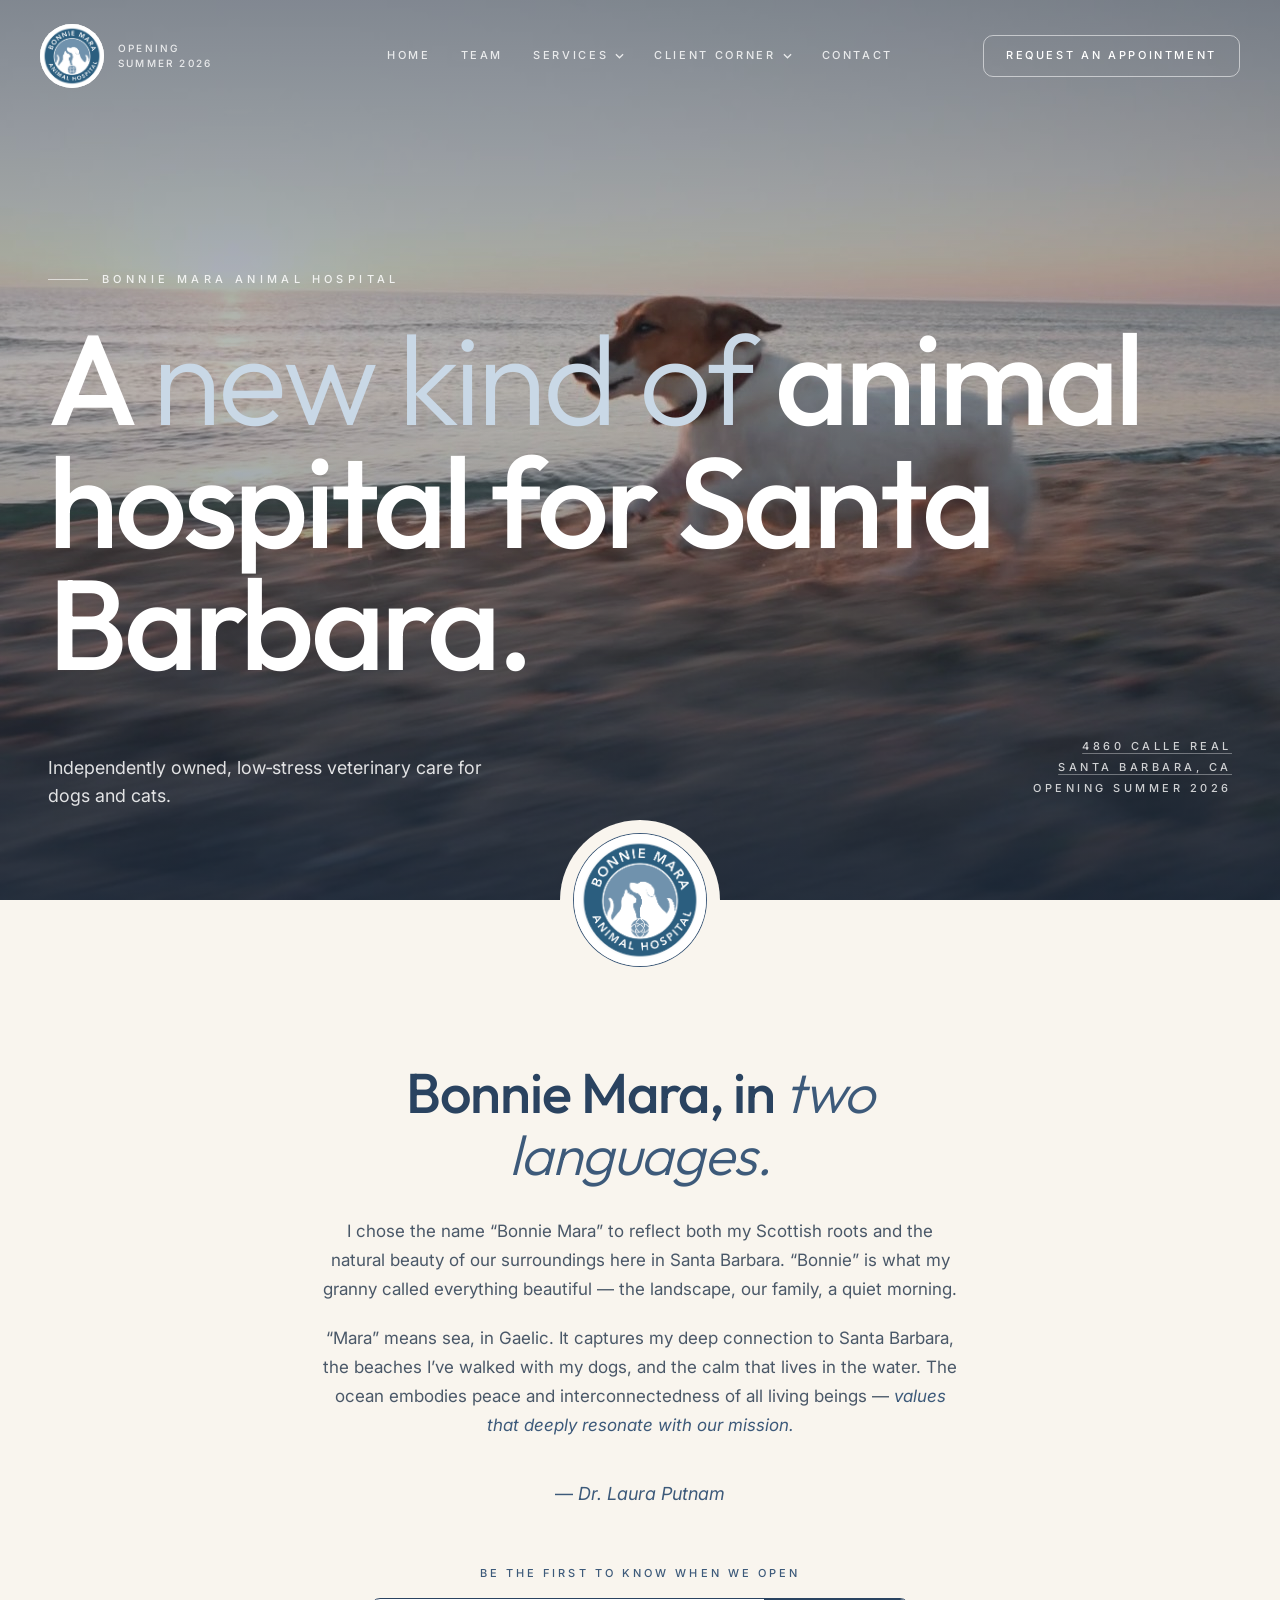
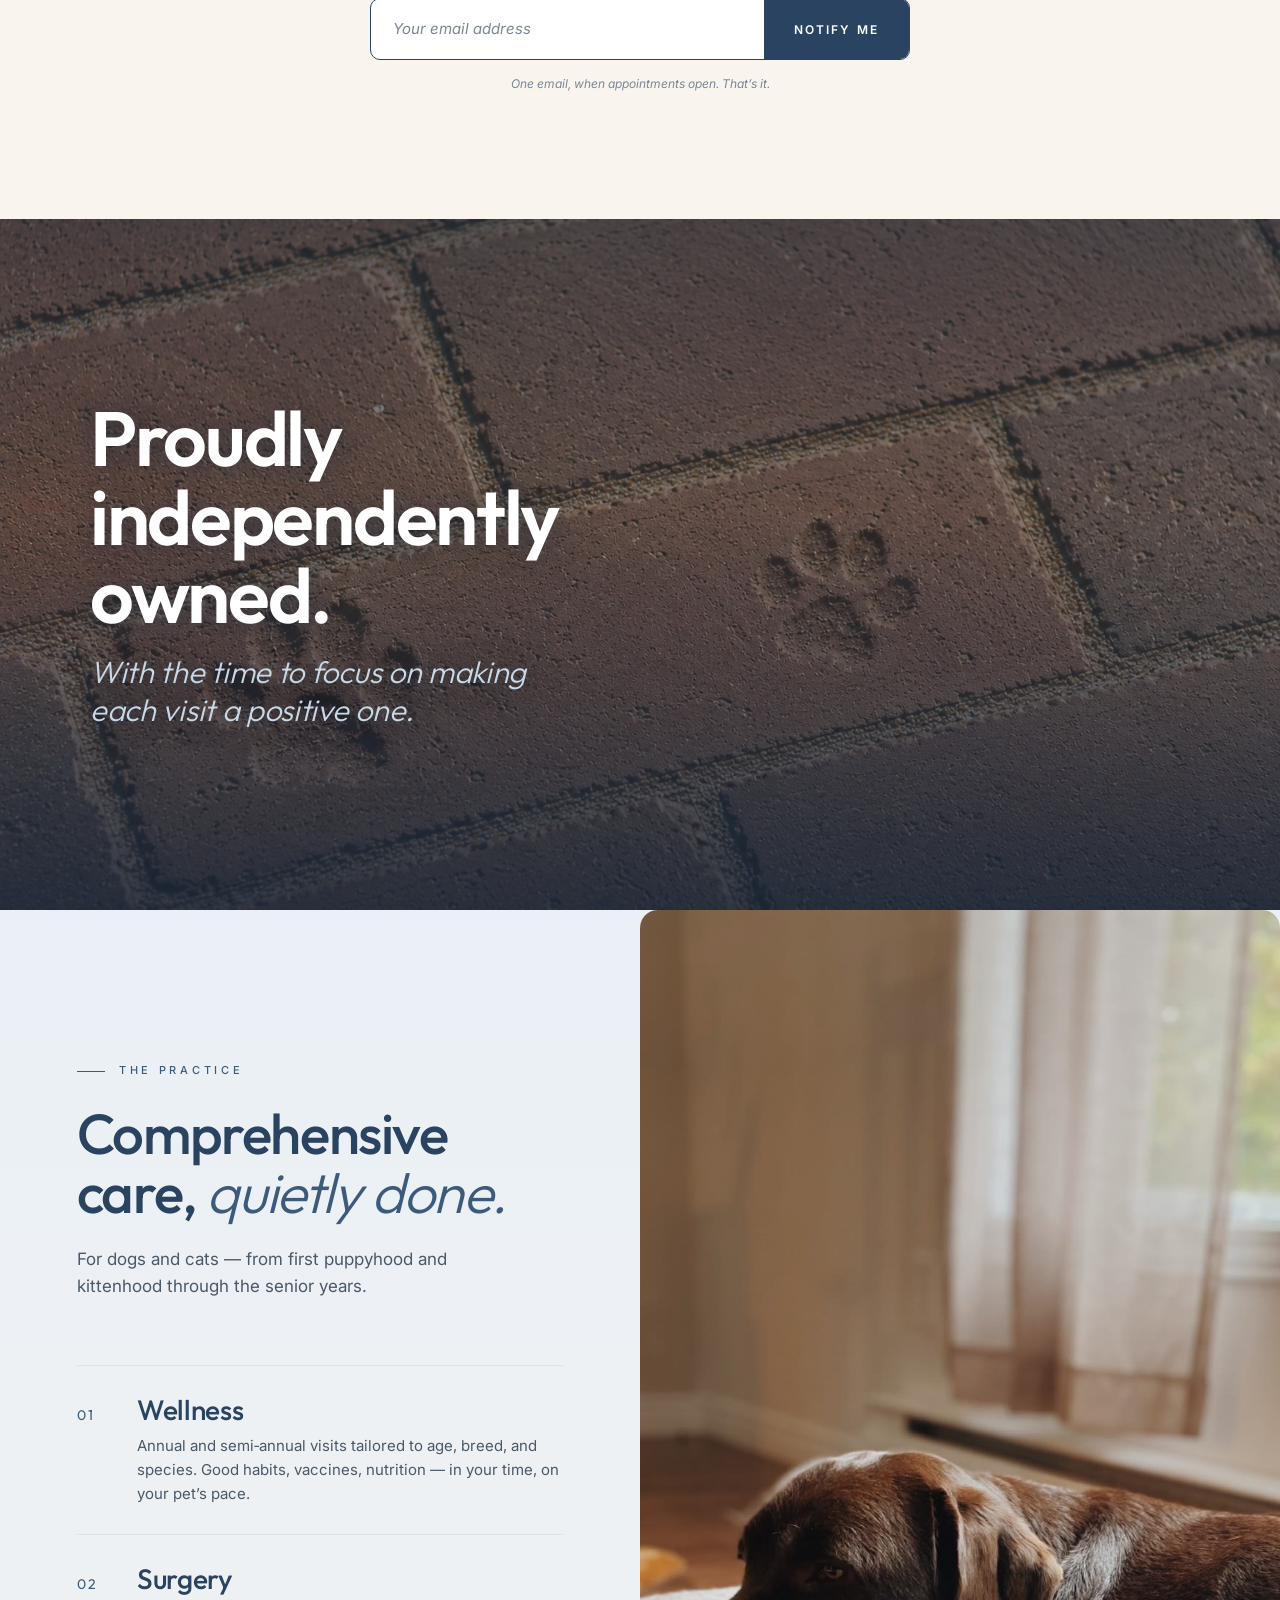
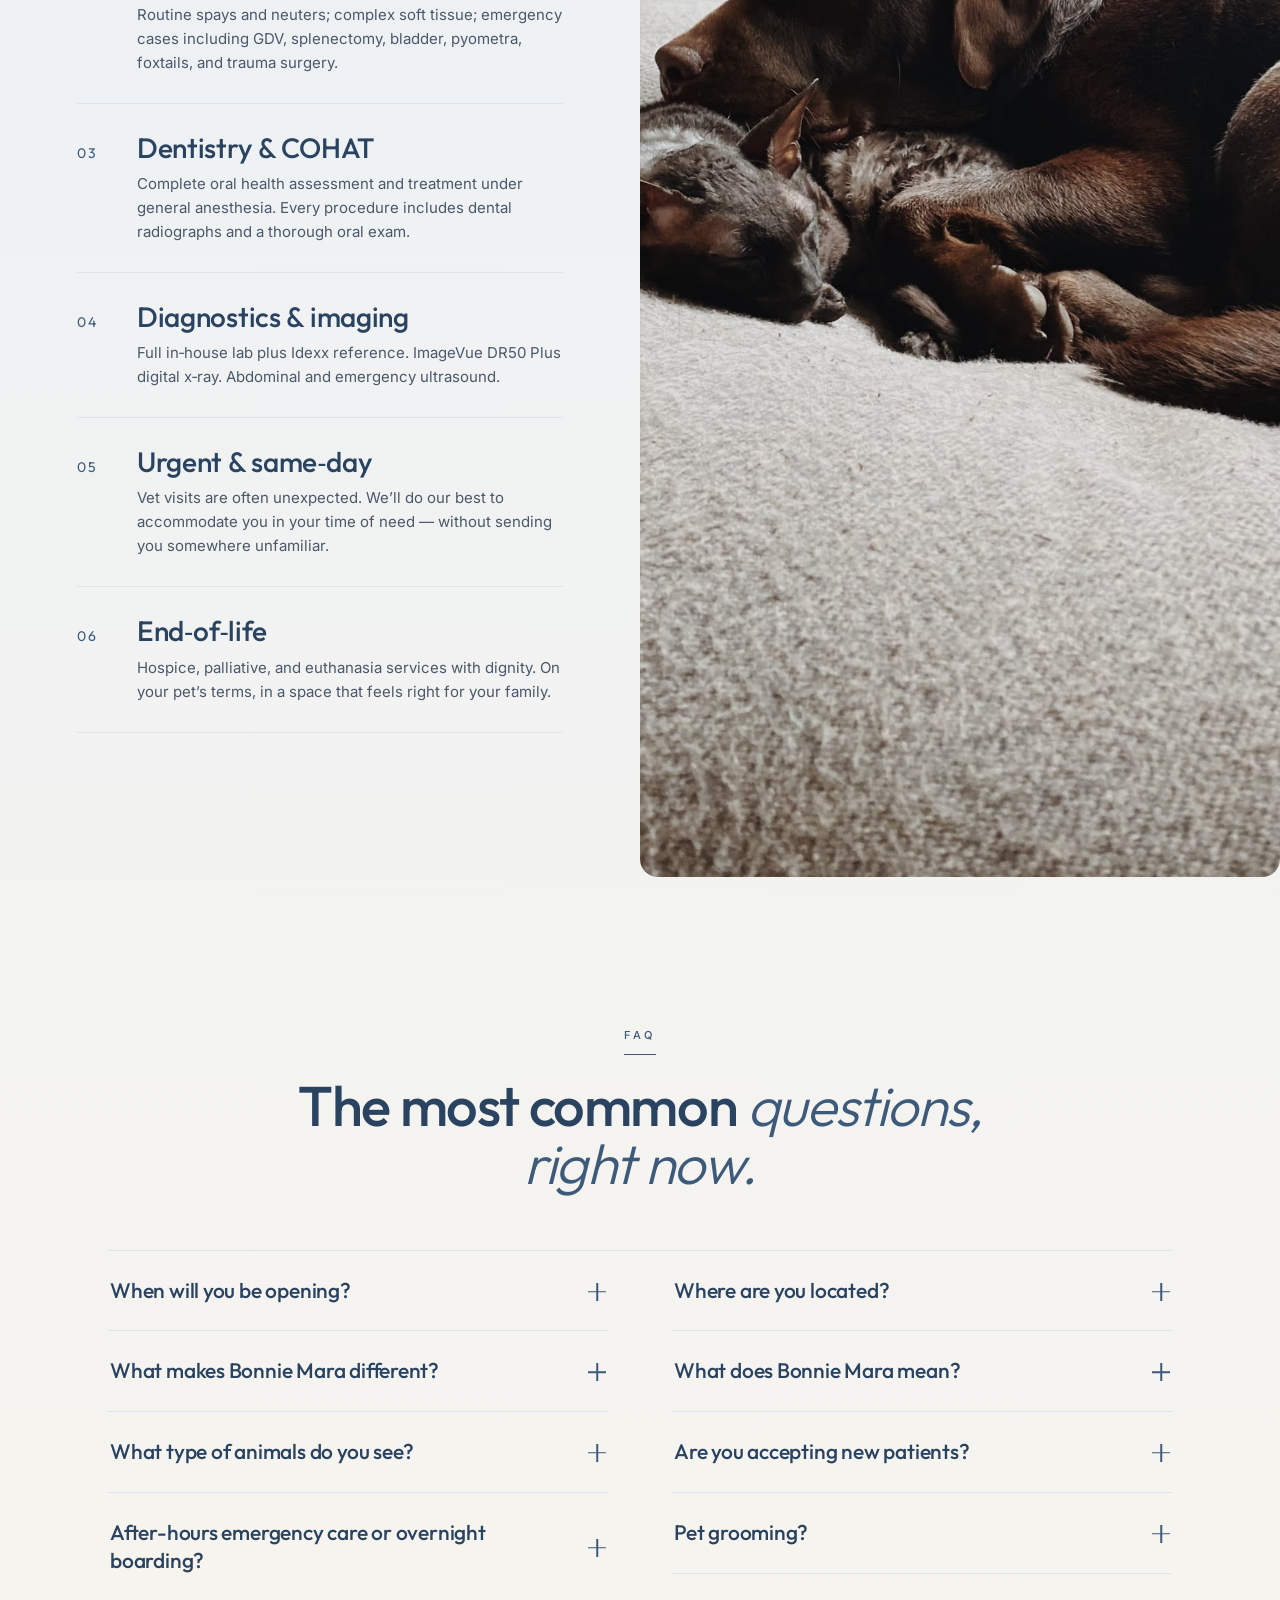
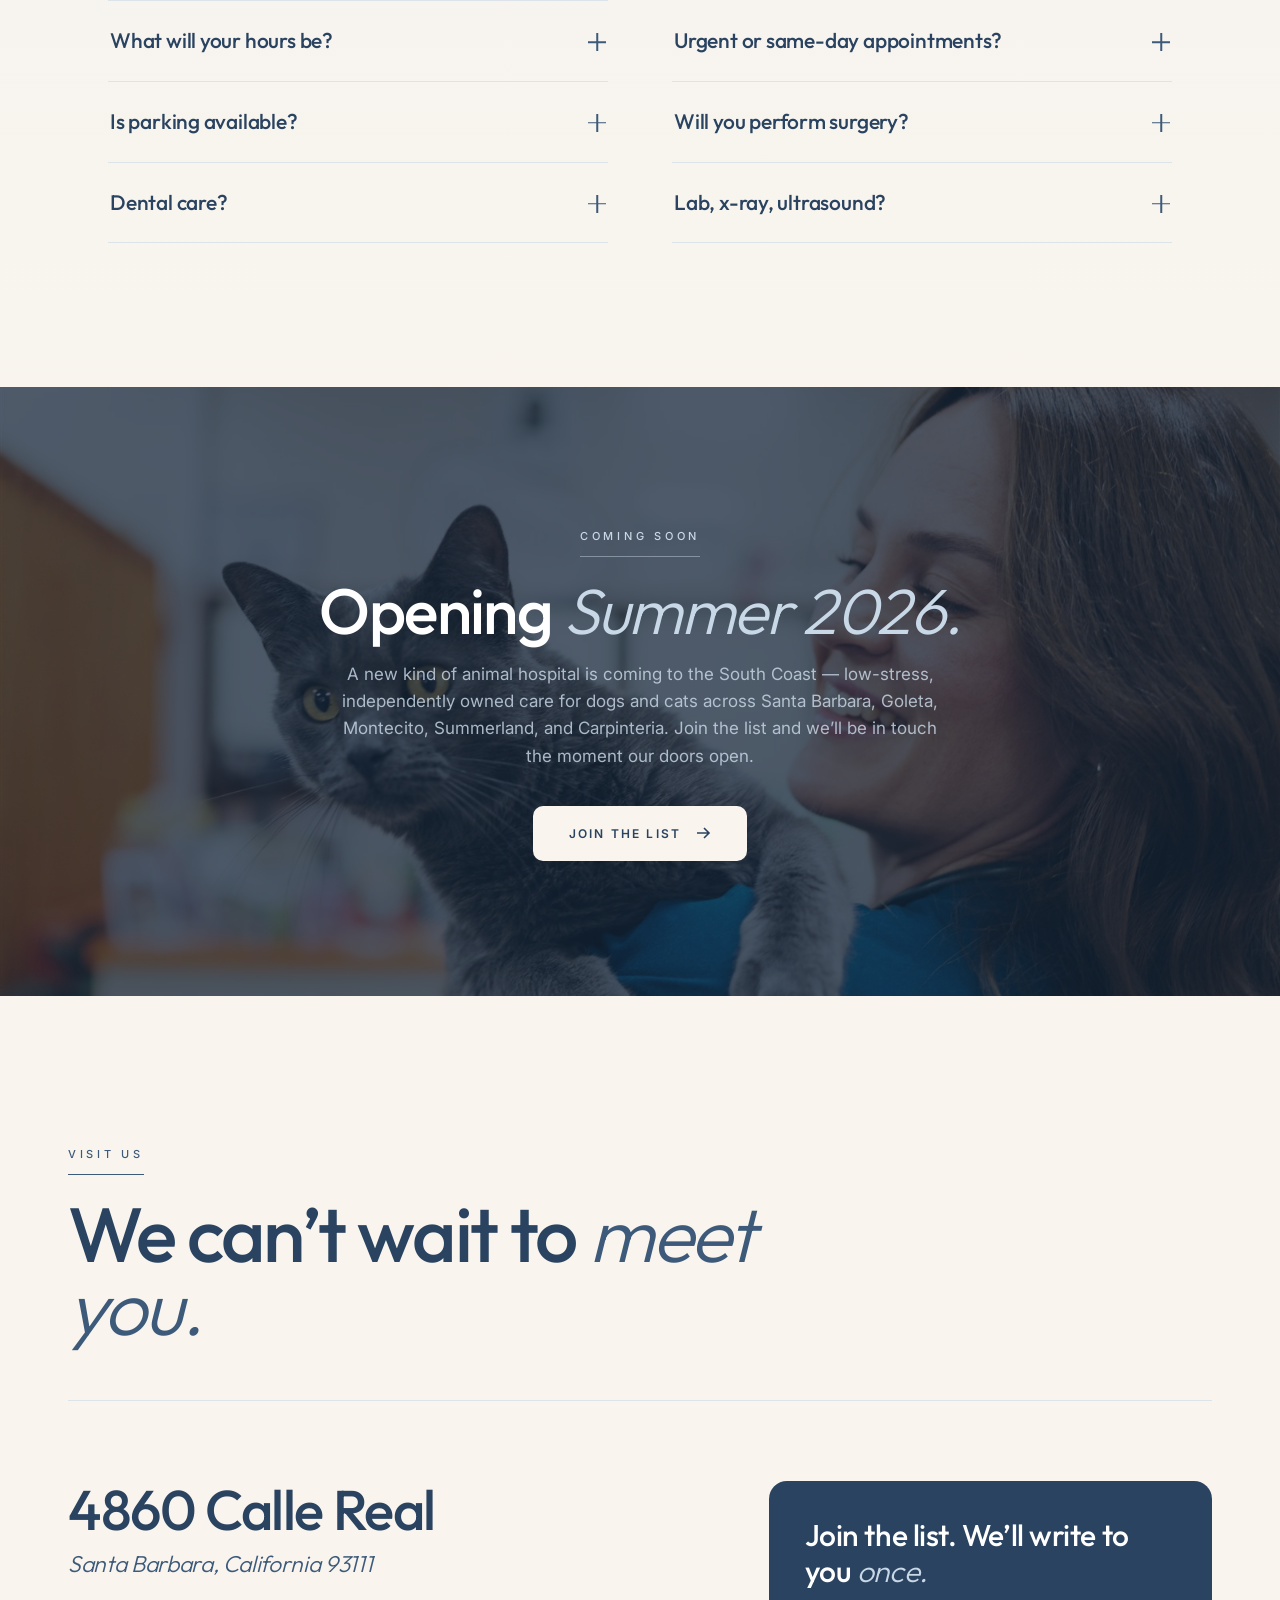
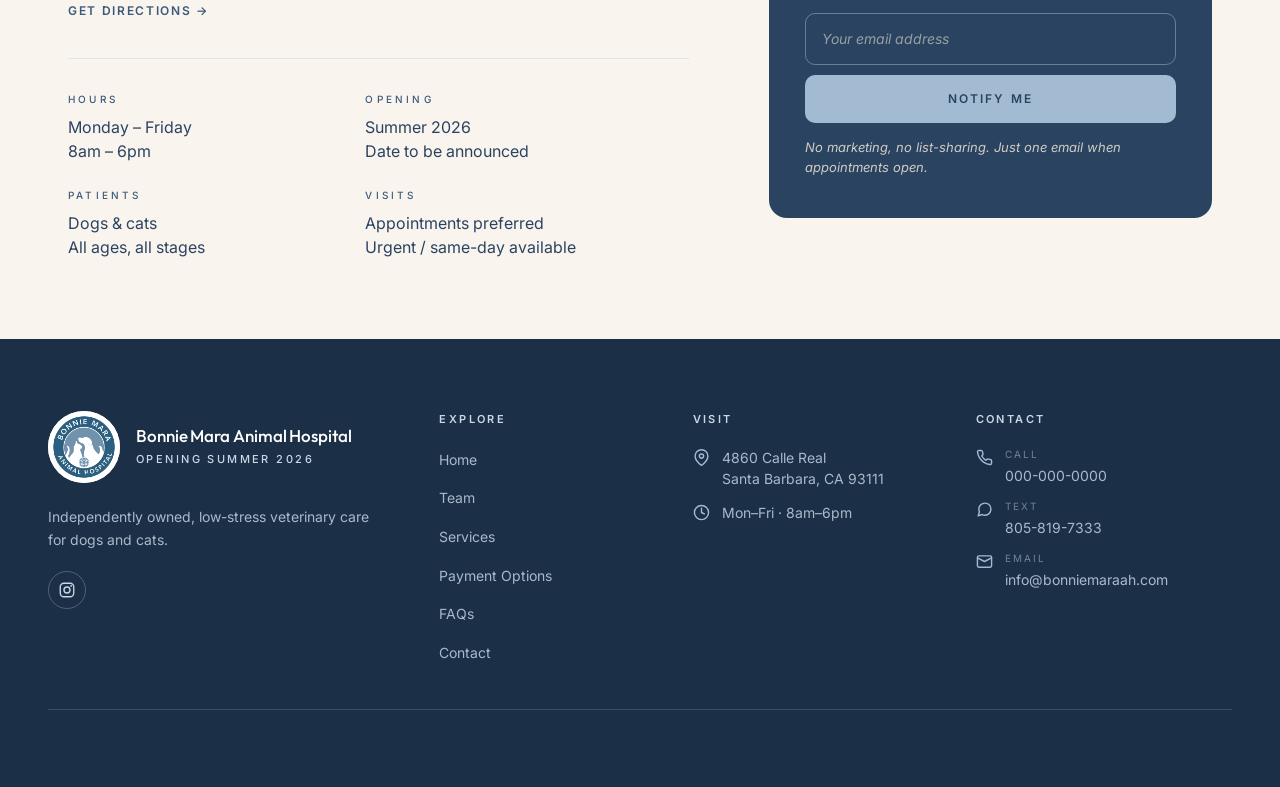
==== commit 108693ff: "BMAH staging: full media overhaul + contact fixes + inert Home/Team nav - Wellness §3: re-sourced al" ====
--- a/index.html
+++ b/index.html
@@ -87,8 +87,8 @@
     </div>
     <nav class="topnav" aria-label="Primary">
       <ul class="nav-list">
-        <li><a href="index.html" aria-current="page">Home</a></li>
-        <li><a href="team.html">Team</a></li>
+        <li><a class="nav-dead" aria-disabled="true" aria-current="page">Home</a></li>
+        <li><a class="nav-dead" aria-disabled="true">Team</a></li>
         <li class="has-menu">
           <button type="button" class="nav-trigger" aria-expanded="false" aria-controls="menu-services">Services<svg class="caret" viewBox="0 0 10 6" aria-hidden="true"><path d="M1 1l4 4 4-4" fill="none" stroke="currentColor" stroke-width="1.4"/></svg></button>
           <ul class="nav-menu" id="menu-services">
@@ -120,8 +120,8 @@
   <div class="mobile-nav" id="mobileNav" hidden>
     <div class="mobile-nav-inner">
       <ul class="mobile-list">
-        <li><a href="index.html">Home</a></li>
-        <li><a href="team.html">Team</a></li>
+        <li><a class="nav-dead" aria-disabled="true">Home</a></li>
+        <li><a class="nav-dead" aria-disabled="true">Team</a></li>
         <li class="m-has-menu">
           <button type="button" class="m-trigger" aria-expanded="false" aria-controls="m-services">Services<svg class="caret" viewBox="0 0 10 6" aria-hidden="true"><path d="M1 1l4 4 4-4" fill="none" stroke="currentColor" stroke-width="1.4"/></svg></button>
           <ul class="m-menu" id="m-services">
@@ -528,8 +528,8 @@
       <nav class="foot-col" aria-label="Footer">
         <h2 class="foot-head">Explore</h2>
         <ul>
-          <li><a href="index.html">Home</a></li>
-          <li><a href="team.html">Team</a></li>
+          <li><a class="nav-dead" aria-disabled="true">Home</a></li>
+          <li><a class="nav-dead" aria-disabled="true">Team</a></li>
           <li><a href="wellness.html">Services</a></li>
           <li><a href="payment-options.html">Payment Options</a></li>
           <li><a href="#faqs">FAQs</a></li>
--- a/assets/css/site.css
+++ b/assets/css/site.css
@@ -957,14 +957,21 @@
     .invite.is-page .invite-card { margin-top: 0; }
     .invite.is-page .address > .eyebrow { display: inline-flex; margin: 0 0 26px; }
 
+    /* Contact page: map sits flush against the footer (drop section bottom padding) */
+    .invite.is-page { padding-bottom: 0; }
+
     /* Embedded Google map on the contact page */
-    .contact-map { margin-top: clamp(48px, 7vh, 88px); }
+    .contact-map {
+      /* full-bleed: break out of the centered .invite-wrap to span the viewport */
+      margin: clamp(48px, 7vh, 88px) calc(50% - 50vw) 0;
+      width: auto;
+    }
     .contact-map iframe {
       display: block;
       width: 100%;
-      height: clamp(320px, 50vh, 500px);
+      height: clamp(360px, 52vh, 560px);
       border: 0;
-      border-radius: var(--radius-lg);
+      border-radius: 0;
     }
 
     /* Contact page: balanced address | message-form layout */
@@ -1844,6 +1851,9 @@
 .nav-trigger[aria-expanded="true"] { color: #FFFFFF; }
 .nav-trigger .caret { width: 9px; height: 6px; transition: transform 0.22s ease; }
 .has-menu.open .nav-trigger .caret { transform: rotate(180deg); }
+
+/* Static (non-clickable) nav labels — Home, Team (dead page). Keep nav styling, drop interaction. */
+.nav-dead { pointer-events: none; cursor: default; }
 
 .nav-menu {
   position: absolute;
@@ -2349,9 +2359,9 @@
   position: relative;
   isolation: isolate;
   background-color: var(--ink-night);
-  background-image: linear-gradient(180deg, var(--ink-deep) 0%, var(--ink-night) 100%);
+  background-image: url('../images/img-dentistry-stat.jpg');
   background-size: cover;
-  background-position: center 45%;
+  background-position: center 35%;
   background-attachment: fixed;
   color: #FFFFFF;
   min-height: 150vh;
@@ -2834,3 +2844,10 @@
   .pay-opt:not(:first-child) { margin-top: 36px; }
   .pay-ins-grid { grid-template-columns: 1fr; gap: 36px; }
 }
+
+/* Per-page CTA background images (unique per page; ::before navy scrim sits on top) */
+.svc-cta.cta-wellness    { background-image: url('../images/cta-wellness.jpg'); }
+.svc-cta.cta-surgery     { background-image: url('../images/cta-surgery.jpg'); }
+.svc-cta.cta-dentistry   { background-image: url('../images/cta-dentistry.jpg'); }
+.svc-cta.cta-diagnostics { background-image: url('../images/cta-diagnostics.jpg'); background-position: center 60%; }
+.svc-cta.cta-payment     { background-image: url('../images/cta-payment.jpg'); background-position: center 45%; }
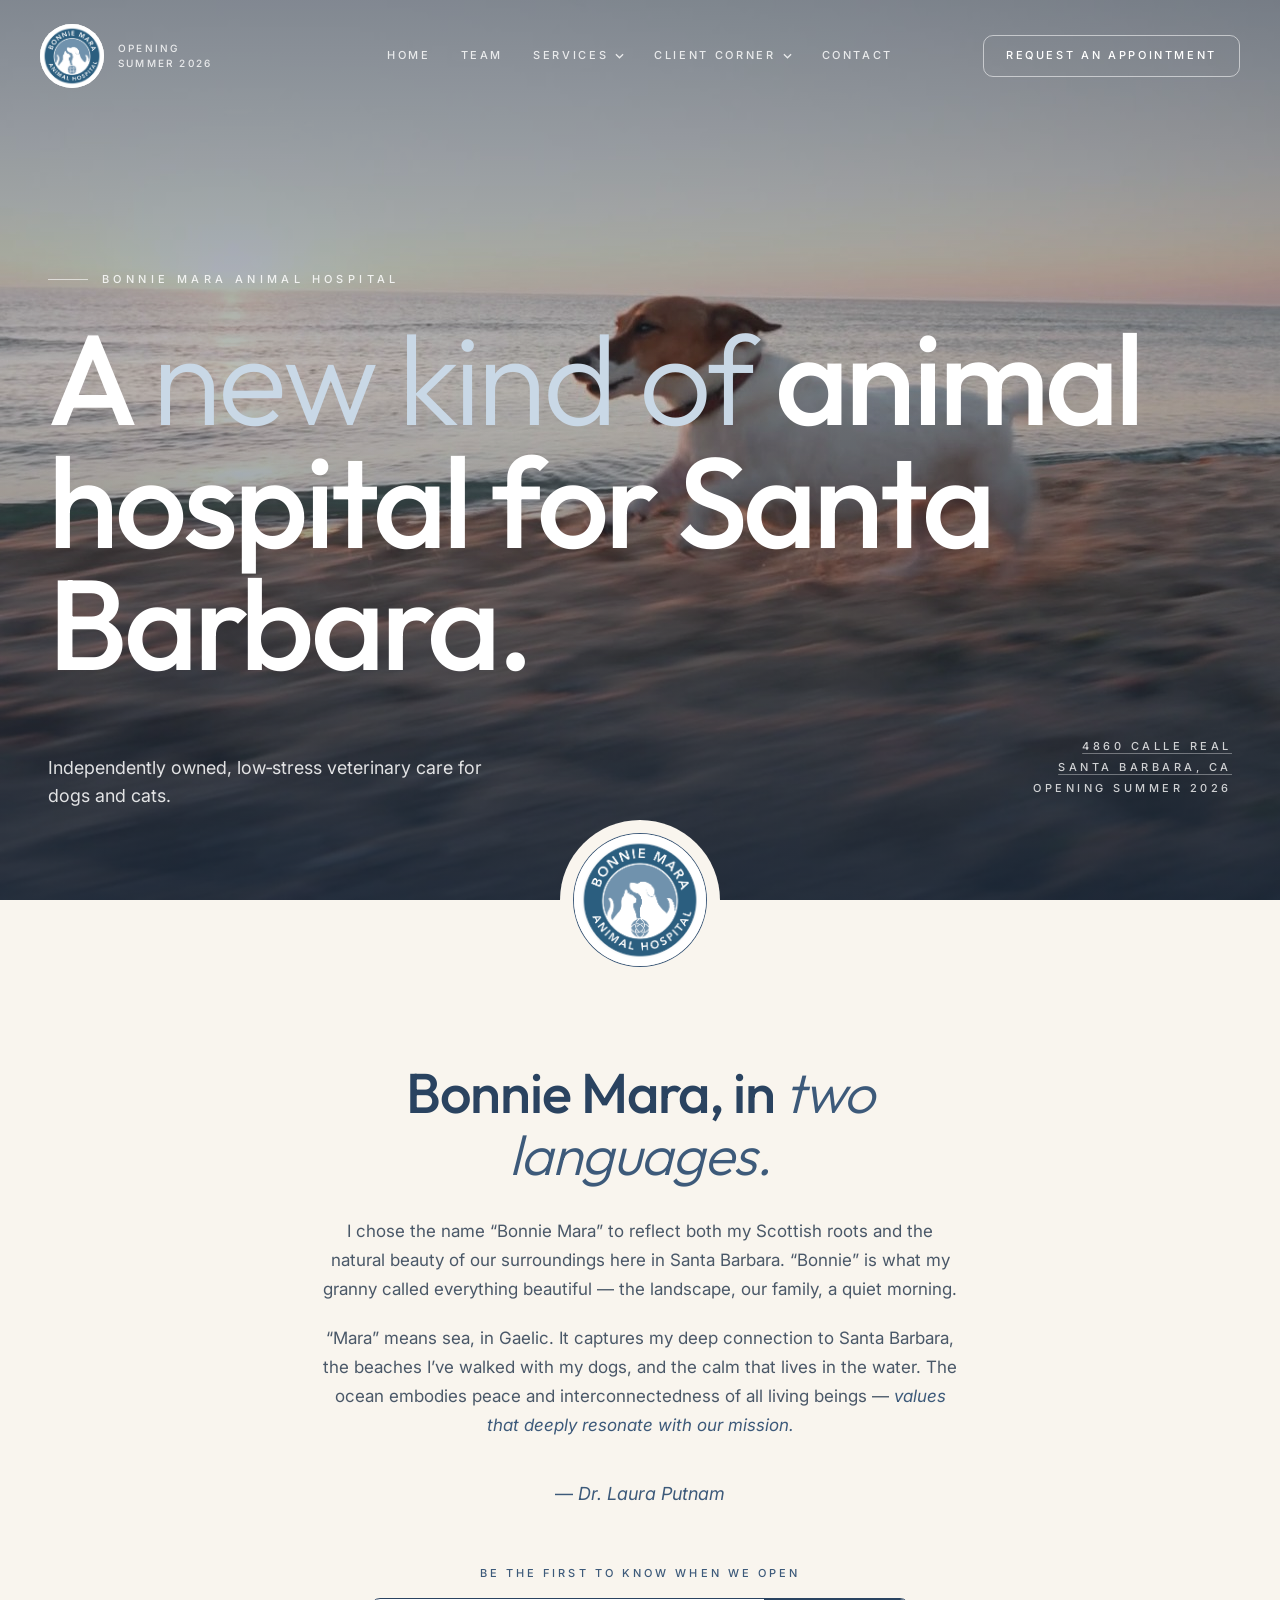
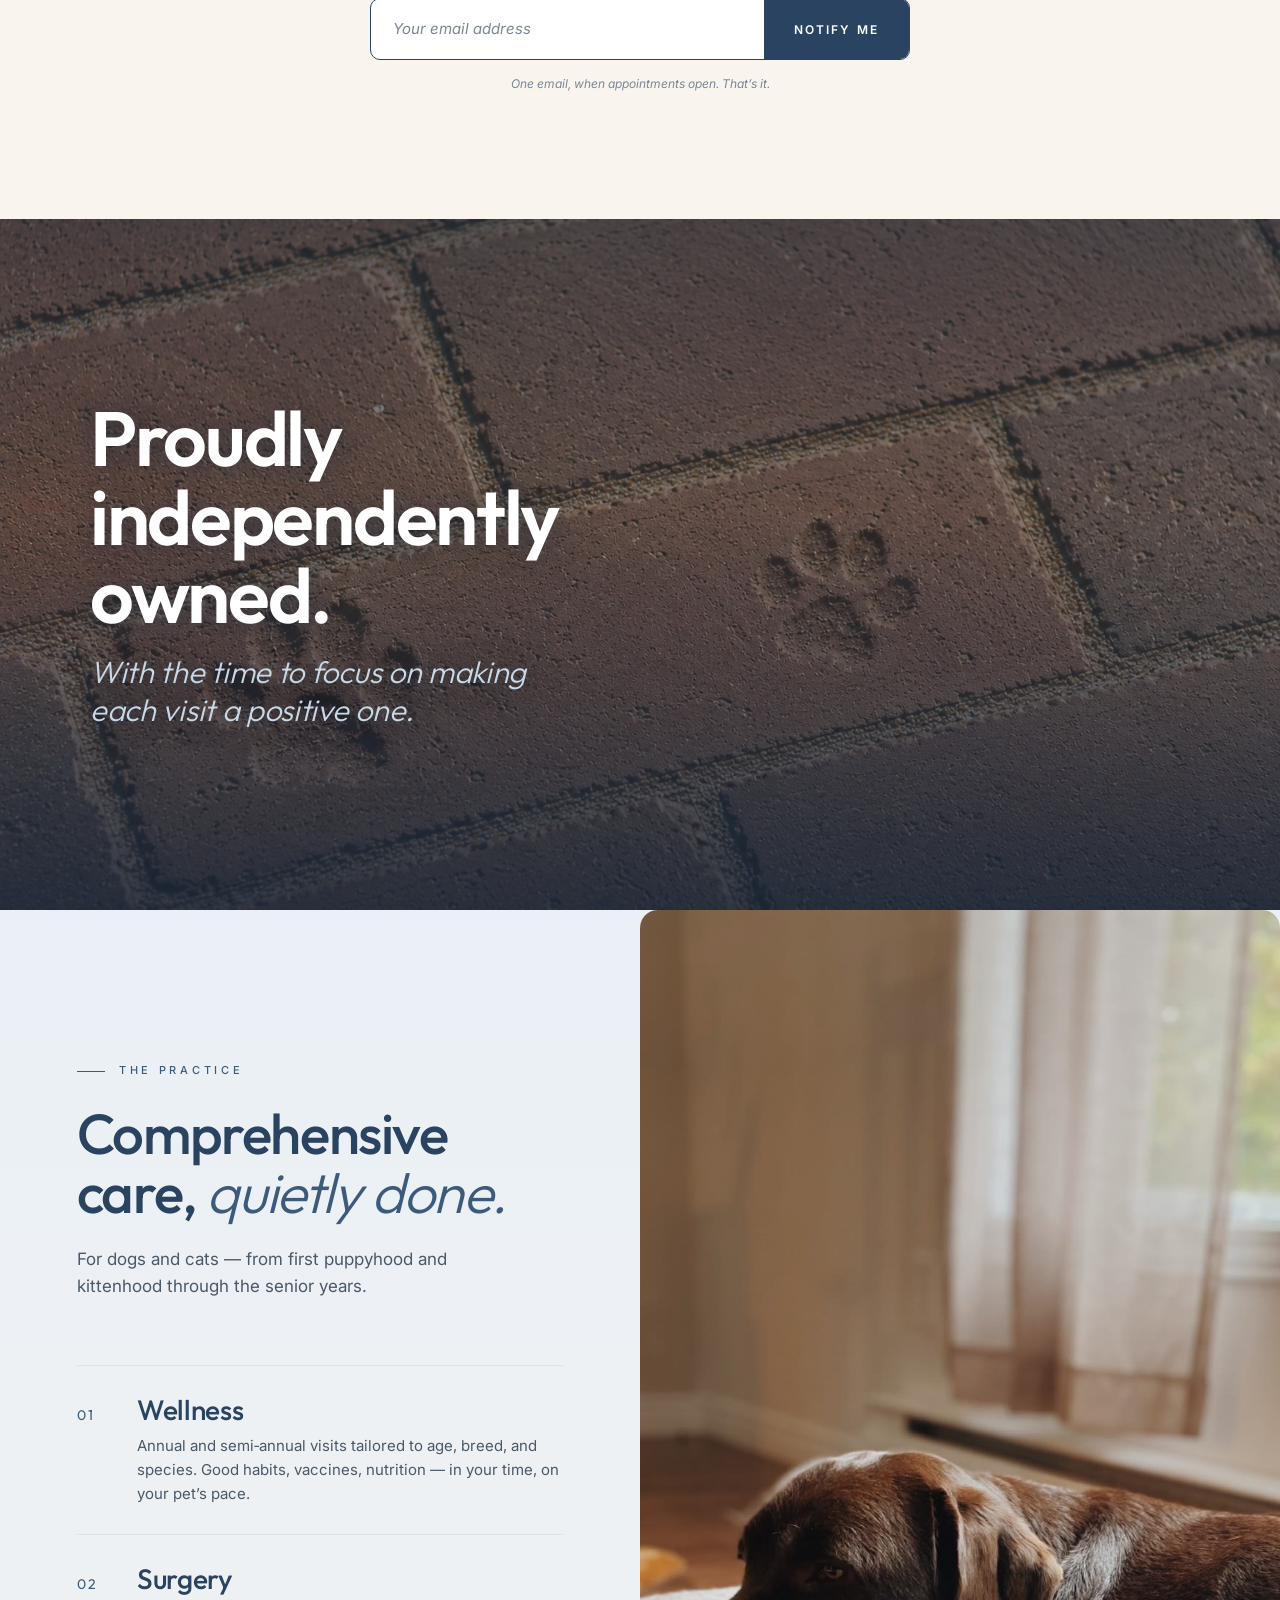
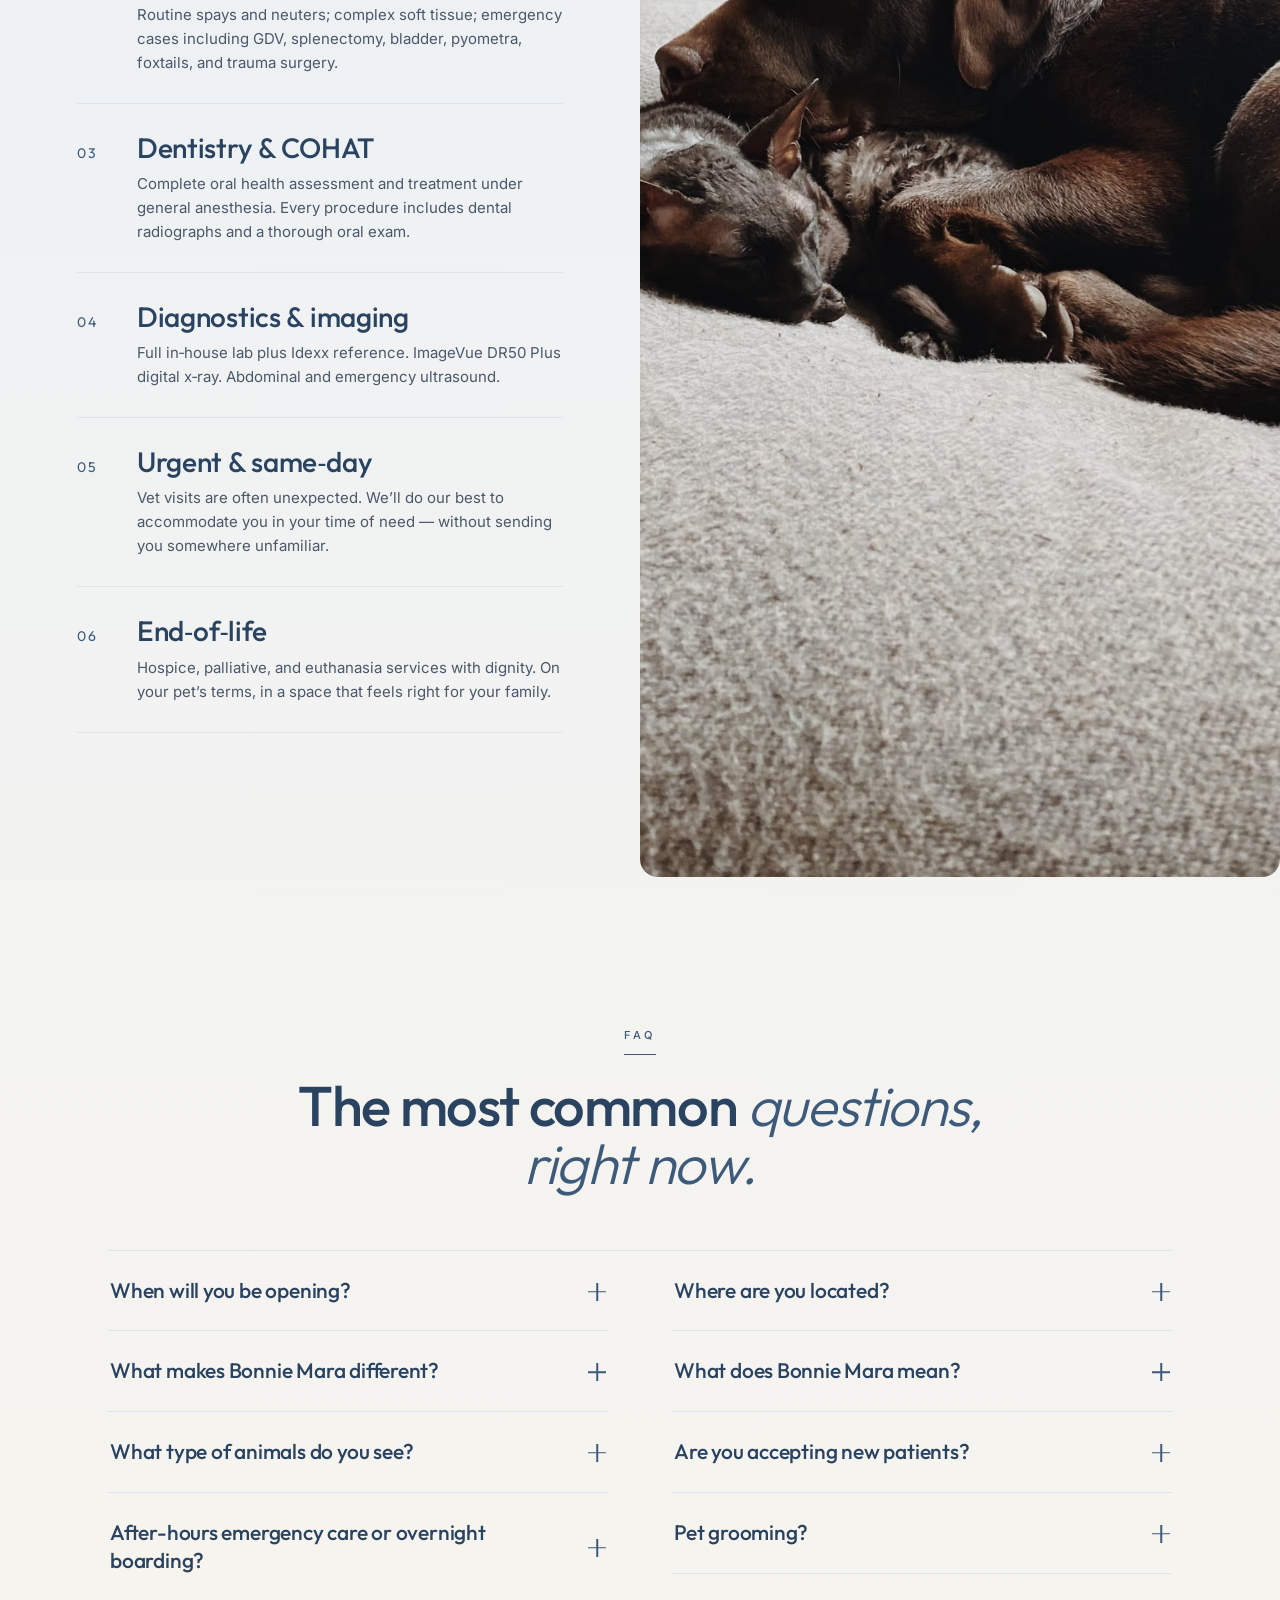
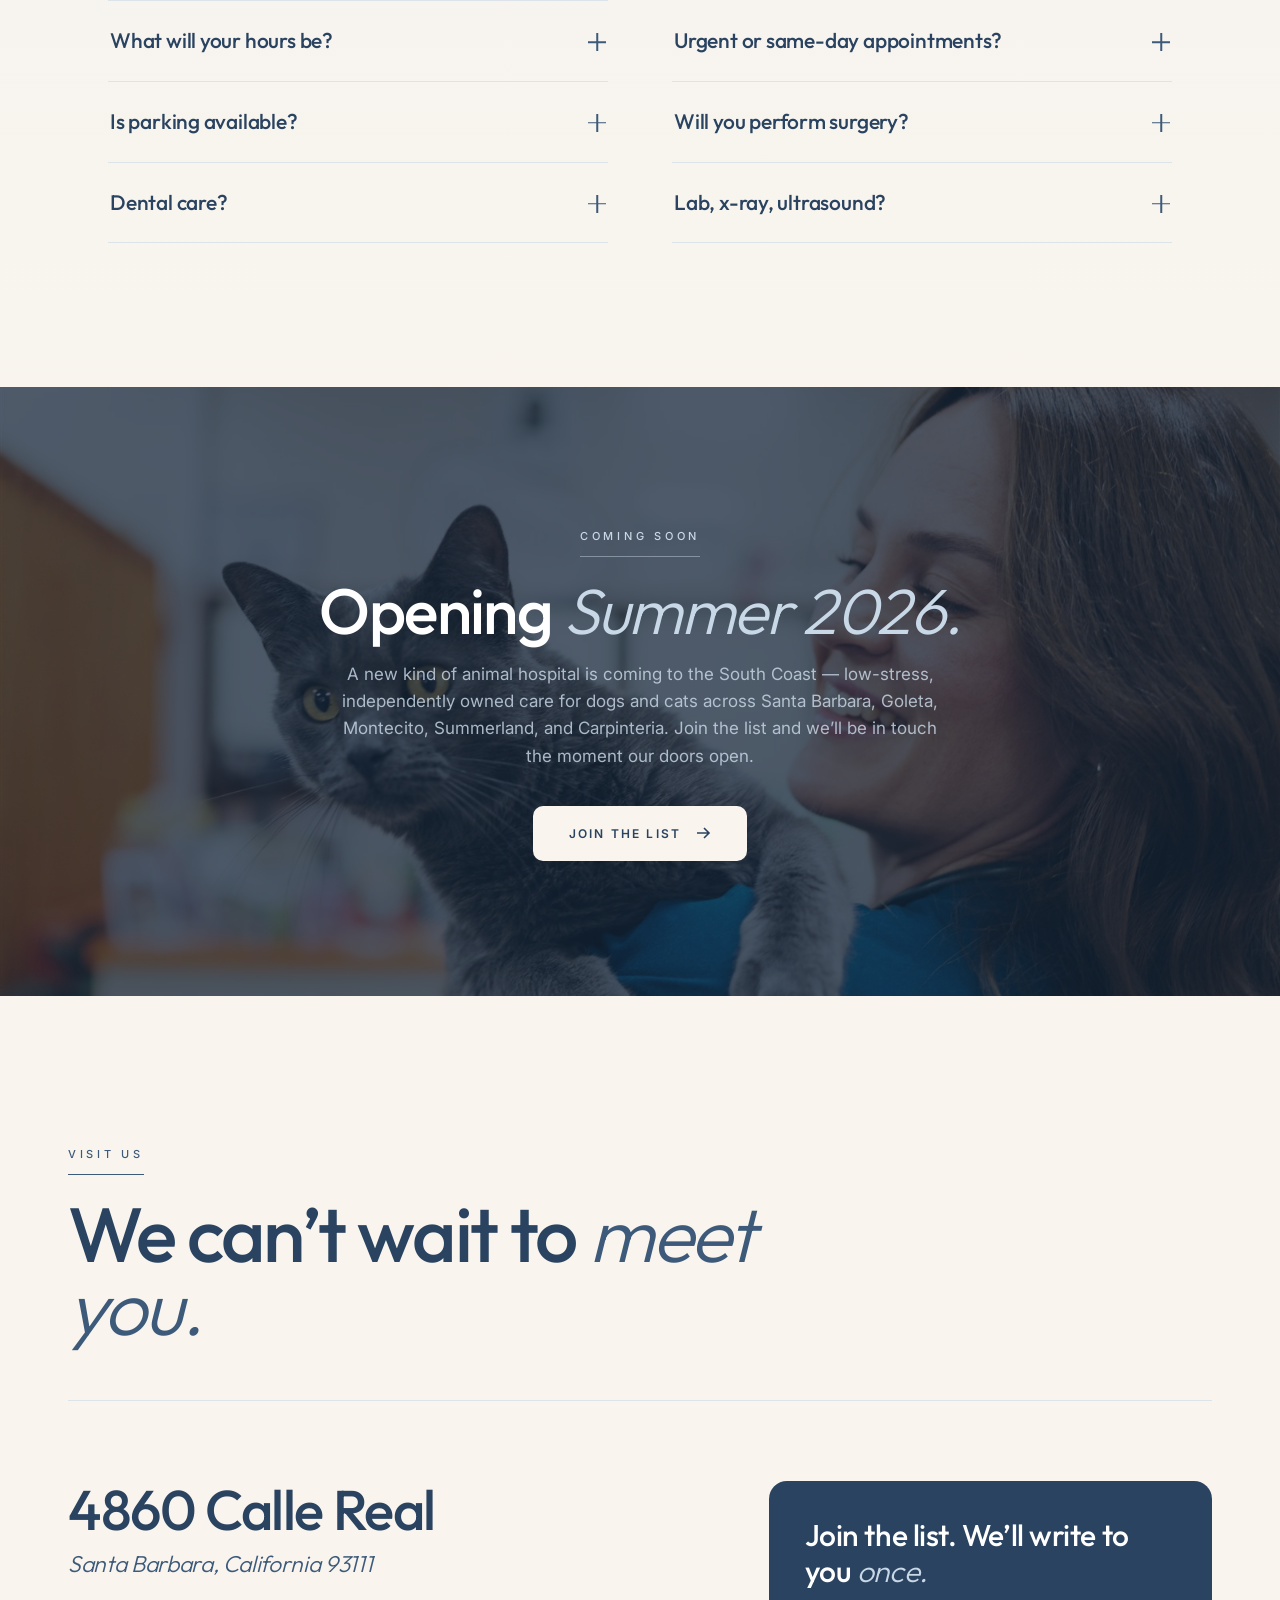
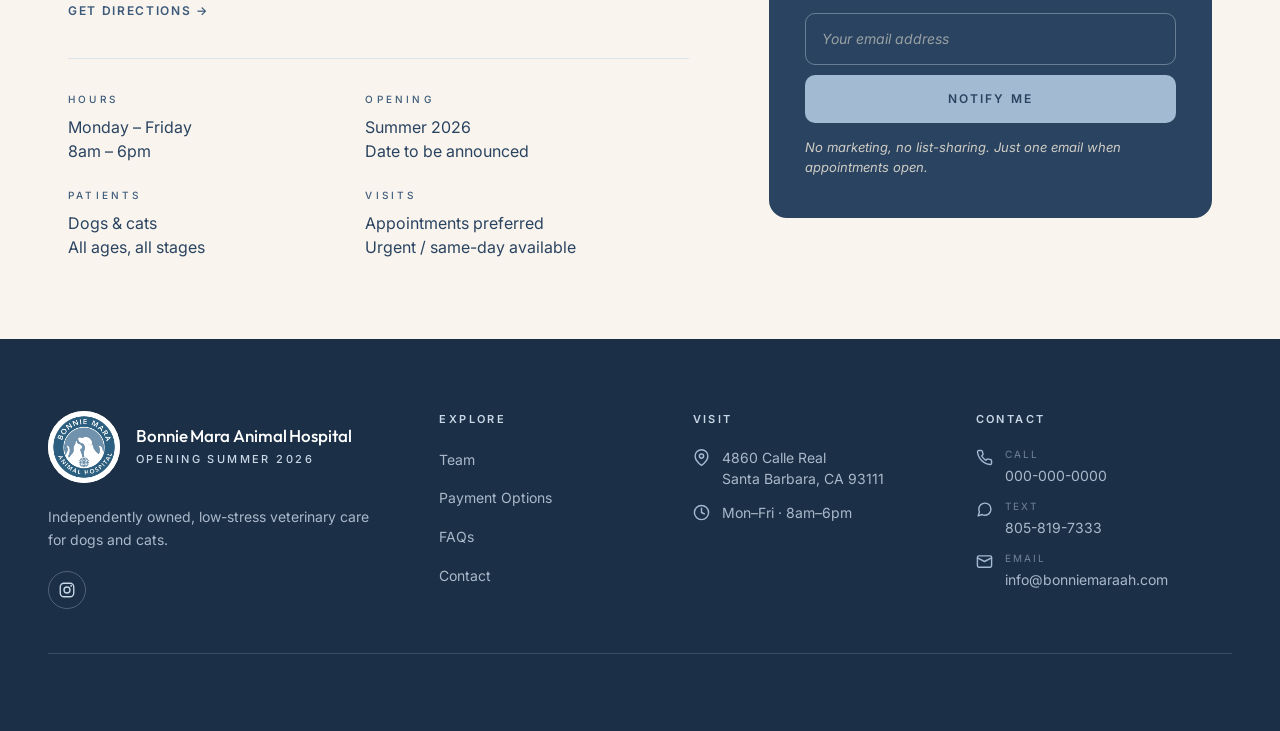
==== commit de281fc6: "BMAH staging: remove Home + Services from footer Explore column (all pages)" ====
--- a/index.html
+++ b/index.html
@@ -528,9 +528,7 @@
       <nav class="foot-col" aria-label="Footer">
         <h2 class="foot-head">Explore</h2>
         <ul>
-          <li><a class="nav-dead" aria-disabled="true">Home</a></li>
           <li><a class="nav-dead" aria-disabled="true">Team</a></li>
-          <li><a href="wellness.html">Services</a></li>
           <li><a href="payment-options.html">Payment Options</a></li>
           <li><a href="#faqs">FAQs</a></li>
           <li><a href="contact.html">Contact</a></li>
